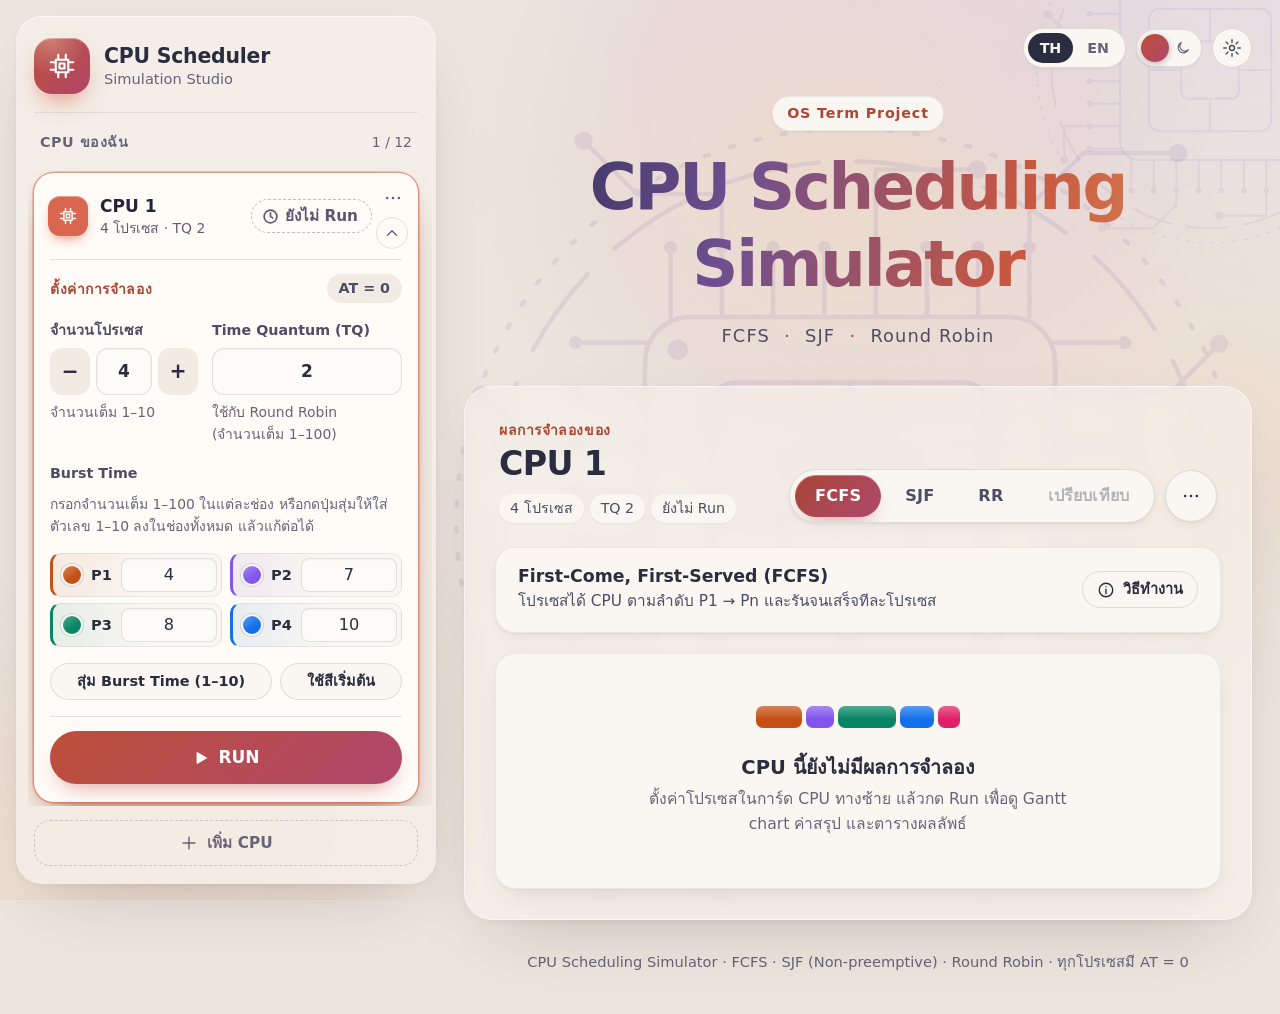
==== index.html @ dc5e9661 "Move CPU rename to top of details popup and trim footer text - CPU details popup: the name field and" ====
<!DOCTYPE html>
<html lang="th">
<head>
  <meta charset="UTF-8">
  <meta name="viewport" content="width=device-width, initial-scale=1">
  <title>CPU Scheduling Simulator</title>
  <link rel="stylesheet" href="css/style.css">
  <!-- โหลดใน head เพื่อใส่ธีมมืด/สว่างที่เคยเลือกไว้ก่อนหน้าเว็บแสดงผล (ไม่กะพริบ) -->
  <script src="js/theme.js"></script>
</head>
<body>
  <!-- ข้อความที่มี data-i18n จะถูกเปลี่ยนตามภาษาที่เลือก (ดู js/i18n.js)
       โครงหน้า (DECISIONS D-017):
         แถบซ้าย = รายการ CPU — กดการ์ด CPU แล้วการตั้งค่าการจำลองของ CPU นั้นกางลงมาแบบ dropdown
         ตรงกลาง = ผลการจำลองของ CPU ที่เลือกเท่านั้น
       ชั้นจากหลังไปหน้า: พื้นหลัง → แถบ CPU / พื้นผิวผลลัพธ์ → การ์ดเนื้อหา → popup -->

  <!-- ชั้นที่ 1: พื้นหลัง — ดวงอาทิตย์ไล่สีจาง ๆ + แสงส้ม ambient ที่ขยาย/หดสลับกัน + ภาพชิป CPU แบบเส้นจาง ๆ หมุนช้า ๆ ติดอยู่กับจอ
       ภาพชิปวาดครั้งเดียวเป็น <symbol> แล้วเรียกใช้ 2 ที่ด้วย <use> (ใหญ่กลางจอ / เล็กมุมขวาบน หมุนสวนทางกัน) -->
  <div class="page-backdrop" aria-hidden="true">
    <div class="backdrop-sun"></div>
    <!-- แสงส้มแบบไฟ ambient 2 ดวง ค่อย ๆ ขยาย/หดสลับกับดวงอาทิตย์ (CSS animation ล้วน) -->
    <div class="backdrop-ember is-left"></div>
    <div class="backdrop-ember is-right"></div>
    <svg class="backdrop-art-defs" width="0" height="0" focusable="false">
      <symbol id="cpu-art" viewBox="0 0 400 400">
        <g class="art-lines">
          <circle class="art-ring" cx="200" cy="200" r="192" stroke-dasharray="2 11"/>
          <circle class="art-ring-inner" cx="200" cy="200" r="176" stroke-dasharray="46 18"/>
          <path d="M112.5 100V70 M112.5 300V330 M100 112.5H70 M300 112.5H330 M137.5 100V70 M137.5 300V330 M100 137.5H70 M300 137.5H330 M162.5 100V70 M162.5 300V330 M100 162.5H70 M300 162.5H330 M187.5 100V70 M187.5 300V330 M100 187.5H70 M300 187.5H330 M212.5 100V70 M212.5 300V330 M100 212.5H70 M300 212.5H330 M237.5 100V70 M237.5 300V330 M100 237.5H70 M300 237.5H330 M262.5 100V70 M262.5 300V330 M100 262.5H70 M300 262.5H330 M287.5 100V70 M287.5 300V330 M100 287.5H70 M300 287.5H330"/>
          <path d="M137.5 66V40H96L70 14 M212.5 66V28H262 M287.5 66V46L314 20H360 M334 137.5H356L380 113 M334 237.5H372V286 M262.5 334V362H210 M162.5 334V350L136 376H80 M66 262.5H38V300 M66 162.5H44L20 138"/>
          <rect x="100" y="100" width="200" height="200" rx="22"/>
          <rect x="132" y="132" width="136" height="136" rx="12"/>
          <rect x="168" y="168" width="64" height="64" rx="8"/>
          <path d="M168 200H132 M232 200H268 M200 168V132 M200 232V268"/>
        </g>
        <g class="art-dots"><circle cx="112.5" cy="66" r="3.2"/><circle cx="112.5" cy="334" r="3.2"/><circle cx="66" cy="112.5" r="3.2"/><circle cx="334" cy="112.5" r="3.2"/><circle cx="137.5" cy="66" r="3.2"/><circle cx="137.5" cy="334" r="3.2"/><circle cx="66" cy="137.5" r="3.2"/><circle cx="334" cy="137.5" r="3.2"/><circle cx="162.5" cy="66" r="3.2"/><circle cx="162.5" cy="334" r="3.2"/><circle cx="66" cy="162.5" r="3.2"/><circle cx="334" cy="162.5" r="3.2"/><circle cx="187.5" cy="66" r="3.2"/><circle cx="187.5" cy="334" r="3.2"/><circle cx="66" cy="187.5" r="3.2"/><circle cx="334" cy="187.5" r="3.2"/><circle cx="212.5" cy="66" r="3.2"/><circle cx="212.5" cy="334" r="3.2"/><circle cx="66" cy="212.5" r="3.2"/><circle cx="334" cy="212.5" r="3.2"/><circle cx="237.5" cy="66" r="3.2"/><circle cx="237.5" cy="334" r="3.2"/><circle cx="66" cy="237.5" r="3.2"/><circle cx="334" cy="237.5" r="3.2"/><circle cx="262.5" cy="66" r="3.2"/><circle cx="262.5" cy="334" r="3.2"/><circle cx="66" cy="262.5" r="3.2"/><circle cx="334" cy="262.5" r="3.2"/><circle cx="287.5" cy="66" r="3.2"/><circle cx="287.5" cy="334" r="3.2"/><circle cx="66" cy="287.5" r="3.2"/><circle cx="334" cy="287.5" r="3.2"/><circle cx="70" cy="14" r="4.5"/><circle cx="262" cy="28" r="4.5"/><circle cx="360" cy="20" r="4.5"/><circle cx="380" cy="113" r="4.5"/><circle cx="372" cy="286" r="4.5"/><circle cx="210" cy="362" r="4.5"/><circle cx="80" cy="376" r="4.5"/><circle cx="38" cy="300" r="4.5"/><circle cx="20" cy="138" r="4.5"/><circle cx="116" cy="116" r="5"/></g>
      </symbol>
    </svg>
    <svg class="backdrop-cpu is-main" viewBox="0 0 400 400" focusable="false"><use href="#cpu-art"/></svg>
    <svg class="backdrop-cpu is-corner" viewBox="0 0 400 400" focusable="false"><use href="#cpu-art"/></svg>
  </div>

  <div class="app-shell">

    <!-- ===== แถบซ้าย: รายการ CPU (การ์ดลอยแบบ 3D) ===== -->
    <aside id="sidebar" class="sidebar" aria-labelledby="cpu-list-title">
      <div class="sidebar-brand">
        <!-- โลโก้ = ปุ่มซ่อน/แสดงแถบ CPU (กดแล้วหมุน) ui.js ใส่ aria-label / title ตามสถานะ -->
        <button type="button" id="sidebar-toggle" class="brand-mark" aria-controls="sidebar" aria-expanded="true">
          <svg class="icon" viewBox="0 0 24 24" aria-hidden="true"><path d="M7 7h10v10H7z M10 10h4v4h-4z M9 3v4 M15 3v4 M9 17v4 M15 17v4 M3 9h4 M3 15h4 M17 9h4 M17 15h4"/></svg>
        </button>
        <span class="brand-text">
          <strong>CPU Scheduler</strong>
          <small data-i18n="brandTagline">Simulation Studio</small>
        </span>
      </div>

      <div class="sidebar-section-head">
        <h2 id="cpu-list-title" data-i18n="cpuListTitle">CPU ของฉัน</h2>
        <span id="cpu-count" class="sidebar-count"></span>
      </div>

      <!-- ui.js สร้างการ์ดของ CPU แต่ละตัว และย้ายแผงตั้งค่า (#cpu-panel) ไปไว้ใต้การ์ดของ CPU ที่เลือก -->
      <ul id="cpu-list" class="cpu-list"></ul>

      <button type="button" id="add-cpu-button" class="add-cpu-button">
        <svg class="icon" viewBox="0 0 24 24" aria-hidden="true"><path d="M12 5v14 M5 12h14"/></svg>
        <span data-i18n="addCpu">เพิ่ม CPU</span>
      </button>
      <p id="cpu-limit-note" class="sidebar-note" hidden></p>

      <!-- ที่พักของแผงตั้งค่า ตอนที่ dropdown พับอยู่ (ซ่อนไว้ แต่ช่องกรอกยังอยู่ในหน้า ui.js จึงอ่านค่าได้เสมอ) -->
      <div id="panel-home" hidden>
        <!-- แผงตั้งค่าการจำลองของ CPU ที่เลือก มีชุดเดียวใช้ร่วมกันทุก CPU (สลับ CPU = ใส่ค่าของ CPU นั้นลงในฟอร์มนี้)
             เป็นฟอร์มเดียว กด Enter ในช่องใดก็ได้ = Run -->
        <div id="cpu-panel" class="cpu-panel">
          <form id="config-form" class="settings-form" novalidate aria-labelledby="panel-title">
            <div class="panel-head">
              <p id="panel-title" class="eyebrow" data-i18n="simulationSettings">ตั้งค่าการจำลอง</p>
              <span class="tag">AT = 0</span>
            </div>

            <div id="error-box" class="error-box" role="alert" hidden>
              <strong data-i18n="errorTitle">กรุณาแก้ไขข้อมูลต่อไปนี้</strong>
              <ul id="error-list"></ul>
            </div>

            <div class="panel-row">
              <div class="field">
                <label for="process-count" data-i18n="processCountLabel">จำนวนโปรเซส</label>
                <div class="number-stepper">
                  <button type="button" class="stepper-button" data-count-step="-1" aria-label="ลดจำนวนโปรเซส" data-i18n-aria-label="decreaseCount">−</button>
                  <input id="process-count" type="text" inputmode="numeric" autocomplete="off" value="4" aria-describedby="process-count-hint">
                  <button type="button" class="stepper-button" data-count-step="1" aria-label="เพิ่มจำนวนโปรเซส" data-i18n-aria-label="increaseCount">+</button>
                </div>
                <small id="process-count-hint" class="hint" data-i18n="processCountHint">จำนวนเต็ม 1–10</small>
              </div>

              <div id="quantum-field" class="field quantum-field">
                <label for="quantum" data-i18n="quantumLabel">Time Quantum (TQ)</label>
                <input id="quantum" type="text" inputmode="numeric" autocomplete="off" value="2" aria-describedby="quantum-hint">
                <small id="quantum-hint" class="hint" data-i18n="quantumHint">ใช้กับ Round Robin (จำนวนเต็ม 1–100)</small>
              </div>
            </div>

            <!-- ช่อง BT กรอกเองได้เสมอ ปุ่มสุ่มแค่ใส่ตัวเลขลงในช่องให้ (D-033) -->
            <p class="field-title" data-i18n="burstLegend">Burst Time</p>
            <p id="burst-note" class="hint mode-note"></p>

            <!-- ui.js สร้างการ์ดเล็กของแต่ละโปรเซส (แถบสี + ชื่อ + ช่อง BT) -->
            <div id="burst-grid" class="process-deck" role="group" aria-labelledby="panel-title"></div>

            <div class="toolbar-buttons">
              <button type="button" id="reroll-button" class="button ghost small" data-i18n="rerollButton">สุ่ม Burst Time (1–10)</button>
              <button type="button" id="reset-colors-button" class="button ghost small" data-i18n="resetColorsButton">ใช้สีเริ่มต้น</button>
            </div>

            <div class="run-strip">
              <button type="submit" id="run-button" class="button primary large" data-i18n-title="runButtonTitle" title="คำนวณ FCFS, SJF และ Round Robin พร้อมกัน">
                <svg class="icon" viewBox="0 0 24 24" aria-hidden="true"><path d="M7 5l12 7-12 7z"/></svg>
                <span data-i18n="runButton">RUN</span>
              </button>
            </div>
          </form>
        </div>
      </div>
    </aside>

    <div class="main">
      <!-- ส่วนหัว: ชื่อโปรแกรมกึ่งกลาง (gradient) + คำอธิบาย / ภาษา ธีม และตั้งค่ามุมขวาบน -->
      <header id="overview" class="hero">
        <div class="hero-controls">
          <div class="language-switch" role="group" aria-label="เลือกภาษา" data-i18n-aria-label="languageGroup">
            <button type="button" class="language-option" data-language="th" aria-pressed="true">TH</button>
            <button type="button" class="language-option" data-language="en" aria-pressed="false">EN</button>
          </div>
          <!-- สวิตช์แบบสไลด์: aria-checked="true" = โหมดมืด (theme.js ผูกทุกปุ่มที่มี class theme-switch) -->
          <button type="button" id="theme-switch" class="theme-switch" role="switch" aria-checked="false"
                  aria-label="โหมดมืด" data-i18n-aria-label="themeSwitch">
            <svg class="icon theme-switch-icon sun" viewBox="0 0 24 24" aria-hidden="true"><path d="M12 8a4 4 0 1 0 0 8a4 4 0 1 0 0-8 M12 2v2 M12 20v2 M2 12h2 M20 12h2 M5 5l1.5 1.5 M17.5 17.5L19 19 M5 19l1.5-1.5 M17.5 6.5L19 5"/></svg>
            <svg class="icon theme-switch-icon moon" viewBox="0 0 24 24" aria-hidden="true"><path d="M20 14.5A8 8 0 1 1 9.5 4a6.5 6.5 0 0 0 10.5 10.5z"/></svg>
            <span class="theme-switch-thumb" aria-hidden="true"></span>
          </button>
          <button type="button" id="settings-button" class="icon-button" aria-haspopup="dialog"
                  aria-label="ตั้งค่า" title="ตั้งค่า" data-i18n-aria-label="settingsButton" data-i18n-title="settingsButton">
            <svg class="icon" viewBox="0 0 24 24" aria-hidden="true"><path d="M12 9a3 3 0 1 0 0 6a3 3 0 1 0 0-6 M12 2v3 M12 19v3 M2 12h3 M19 12h3 M4.9 4.9l2.1 2.1 M17 17l2.1 2.1 M4.9 19.1L7 17 M17 7l2.1-2.1"/></svg>
          </button>
        </div>

        <p class="hero-badge" data-i18n="introBadge">OS Term Project</p>
        <h1 class="hero-title">CPU Scheduling <span class="gradient-text">Simulator</span></h1>
        <!-- คำอธิบายสั้นที่สุด: แค่ชื่ออัลกอริทึม (เหมือนกันทั้งสองภาษา) -->
        <p class="hero-subtitle">FCFS<span class="hero-dot" aria-hidden="true">·</span>SJF<span class="hero-dot" aria-hidden="true">·</span>Round Robin</p>
      </header>

      <!-- ===== ตรงกลาง: ผลการจำลองของ CPU ที่เลือก (สลับแท็บดูผลที่คำนวณไว้ทันที ไม่ต้อง Run ใหม่) ===== -->
      <main id="results-area" class="surface" aria-labelledby="cpu-name">
        <div class="results-head">
          <div class="cpu-heading">
            <p class="eyebrow" data-i18n="resultsOf">ผลการจำลองของ</p>
            <h2 id="cpu-name" class="cpu-name"></h2>
            <ul id="cpu-meta" class="cpu-meta" aria-live="polite"></ul>
          </div>
          <div class="results-actions">
            <div class="view-tabs" role="group" aria-label="เลือกอัลกอริทึมที่จะแสดงผล" data-i18n-aria-label="algorithmGroup">
              <button type="button" class="view-tab algorithm-option" data-algorithm="FCFS" aria-pressed="true">FCFS</button>
              <button type="button" class="view-tab algorithm-option" data-algorithm="SJF" aria-pressed="false">SJF</button>
              <button type="button" class="view-tab algorithm-option" data-algorithm="RR" aria-pressed="false">RR</button>
              <button type="button" id="compare-button" class="view-tab compare-tab" aria-pressed="false" disabled data-i18n="compareButton">เปรียบเทียบ</button>
            </div>
            <button type="button" id="cpu-details-button" class="icon-button" aria-haspopup="dialog"
                    aria-label="จัดการ CPU" title="จัดการ CPU" data-i18n-aria-label="manageCpu" data-i18n-title="manageCpu">
              <svg class="icon dots" viewBox="0 0 24 24" aria-hidden="true"><path d="M5 12h.01 M12 12h.01 M19 12h.01"/></svg>
            </button>
          </div>
        </div>

        <p id="stale-note" class="stale-note" data-i18n="staleNote" hidden>
          ข้อมูลถูกแก้ไขหลัง Run ครั้งล่าสุด ผลด้านล่างยังเป็นของชุดข้อมูลเดิม — กด Run อีกครั้งเพื่ออัปเดต
        </p>

        <!-- ui.js ใส่ชื่อเต็ม คำอธิบายสั้น และปุ่มเปิด popup "วิธีทำงาน" ของอัลกอริทึมที่เลือก -->
        <div id="algorithm-info" class="algorithm-info" aria-live="polite"></div>

        <div id="empty-state" class="card empty-state">
          <div class="empty-art" aria-hidden="true">
            <span></span><span></span><span></span><span></span><span></span>
          </div>
          <h4 data-i18n="emptyTitle">CPU นี้ยังไม่มีผลการจำลอง</h4>
          <p data-i18n="emptyText">ตั้งค่าโปรเซสในการ์ด CPU ทางซ้าย แล้วกด Run เพื่อดู Gantt chart ค่าสรุป และตารางผลลัพธ์</p>
        </div>

        <div id="results" class="results" aria-live="polite" hidden></div>
      </main>

      <footer class="site-footer">
        <span data-i18n="footer">CPU Scheduling Simulator · FCFS · SJF (Non-preemptive) · Round Robin · AT = 0</span>
      </footer>
    </div>
  </div>

  <!-- ===== ชั้นบนสุด: popup (ใช้ <dialog> ของ browser — กด Esc ปิดได้ และโฟกัสอยู่ใน popup ระหว่างเปิด) ===== -->

  <!-- รายละเอียด / จัดการ CPU (ui.js ใส่เนื้อหาตาม CPU ที่เปิด) -->
  <dialog id="cpu-dialog" class="modal" aria-labelledby="cpu-dialog-title"></dialog>

  <!-- วิธีทำงานของอัลกอริทึม (ui.js ใส่เนื้อหาและภาพประกอบ) -->
  <dialog id="algorithm-dialog" class="modal" aria-labelledby="algorithm-dialog-title"></dialog>

  <!-- ตั้งค่า -->
  <dialog id="settings-dialog" class="modal modal-small" aria-labelledby="settings-dialog-title">
    <div class="modal-panel">
    <div class="modal-head">
      <div>
        <p class="eyebrow" data-i18n="settingsEyebrow">การตั้งค่า</p>
        <h2 id="settings-dialog-title" class="modal-title" data-i18n="settingsTitle">ตั้งค่าโปรแกรม</h2>
      </div>
      <button type="button" class="icon-button modal-close" data-close-dialog aria-label="ปิด" data-i18n-aria-label="closeDialog">
        <svg class="icon" viewBox="0 0 24 24" aria-hidden="true"><path d="M6 6l12 12 M18 6L6 18"/></svg>
      </button>
    </div>

    <div class="settings-list">
      <div class="settings-row">
        <div>
          <strong data-i18n="settingsLanguage">ภาษา</strong>
          <p class="hint" data-i18n="settingsLanguageHint">ข้อความบนหน้าเว็บทั้งหมด</p>
        </div>
        <div class="language-switch" role="group" aria-label="เลือกภาษา" data-i18n-aria-label="languageGroup">
          <button type="button" class="language-option" data-language="th" aria-pressed="true">TH</button>
          <button type="button" class="language-option" data-language="en" aria-pressed="false">EN</button>
        </div>
      </div>

      <div class="settings-row">
        <div>
          <strong data-i18n="settingsTheme">โหมดมืด</strong>
          <p class="hint" data-i18n="settingsThemeHint">ถ้าไม่เคยเลือก จะใช้ตามการตั้งค่าของเครื่อง</p>
        </div>
        <button type="button" class="theme-switch" role="switch" aria-checked="false" aria-label="โหมดมืด" data-i18n-aria-label="themeSwitch">
          <svg class="icon theme-switch-icon sun" viewBox="0 0 24 24" aria-hidden="true"><path d="M12 8a4 4 0 1 0 0 8a4 4 0 1 0 0-8 M12 2v2 M12 20v2 M2 12h2 M20 12h2 M5 5l1.5 1.5 M17.5 17.5L19 19 M5 19l1.5-1.5 M17.5 6.5L19 5"/></svg>
          <svg class="icon theme-switch-icon moon" viewBox="0 0 24 24" aria-hidden="true"><path d="M20 14.5A8 8 0 1 1 9.5 4a6.5 6.5 0 0 0 10.5 10.5z"/></svg>
          <span class="theme-switch-thumb" aria-hidden="true"></span>
        </button>
      </div>

      <div class="settings-row danger-zone">
        <div>
          <strong data-i18n="settingsReset">ล้างข้อมูล CPU ที่บันทึกไว้</strong>
          <p class="hint" data-i18n="settingsResetHint">ลบ CPU ทุกตัวแล้วเริ่มใหม่ที่ CPU 1 (ภาษาและธีมไม่เปลี่ยน)</p>
        </div>
        <button type="button" id="reset-data-button" class="button ghost danger small" data-i18n="settingsResetButton">ล้างข้อมูล</button>
      </div>
      <!-- ยืนยันก่อนลบ เพราะย้อนกลับไม่ได้ -->
      <div id="reset-confirm" class="confirm-box" role="alert" hidden>
        <p data-i18n="settingsResetConfirm">ลบ CPU ทุกตัวและผลการจำลองทั้งหมดหรือไม่? ย้อนกลับไม่ได้</p>
        <div class="confirm-actions">
          <button type="button" id="reset-cancel-button" class="button ghost small" data-i18n="cancel">ยกเลิก</button>
          <button type="button" id="reset-confirm-button" class="button danger-solid small" data-i18n="confirmReset">ยืนยันล้างข้อมูล</button>
        </div>
      </div>
    </div>
    </div>
  </dialog>

  <!-- กล่องเลือกสี: มีอันเดียว อยู่นอกแถบซ้ายเพื่อไม่ให้ถูกตัดขอบของรายการที่เลื่อนได้
       ui.js วางไว้ใต้จุดสีของโปรเซสที่ถูกกด และขยับตามเมื่อแถบซ้ายเลื่อน (อยู่นอกฟอร์ม จึงไม่ทำให้ผลเป็น "ผลเก่า") -->
  <div id="color-popover" class="color-popover" role="dialog" aria-labelledby="color-popover-title" hidden>
    <strong id="color-popover-title" class="color-popover-title"></strong>
    <div class="color-popover-section" data-i18n="presetColors">สีตัวอย่าง</div>
    <div id="preset-colors" class="preset-colors"></div>
    <label class="custom-color">
      <input type="color" id="custom-color">
      <span data-i18n="customColor">กำหนดเอง (RGB)</span>
      <code id="custom-color-value"></code>
    </label>
  </div>

  <!-- กล่องคำอธิบายหัวตารางผลลัพธ์: กดที่ Process / AT / BT / ST / CT / TAT / WT แล้วบอกความหมาย สูตร และตัวอย่างแทนค่า
       มีอันเดียว ui.js ใส่เนื้อหาตามคอลัมน์ที่กด แล้ววางไว้ใต้หัวคอลัมน์นั้น -->
  <div id="column-help" class="column-help" role="dialog" aria-labelledby="column-help-title" hidden></div>

  <!-- กล่องรายละเอียดของแถบใน Gantt chart (แสดงเมื่อชี้เมาส์หรือกด Tab ไปที่แถบ) -->
  <div id="gantt-tooltip" class="gantt-tooltip" role="tooltip" hidden></div>

  <!-- ลำดับสำคัญ: profiles.js ใช้ Validation / ui.js ใช้ Scheduler, Validation, I18n, Profiles และฟังก์ชัน popup ใน modals.js
       ui.js ต้องอยู่ท้ายสุด เพราะเริ่มทำงาน (init) ทันทีที่โหลดเสร็จ -->
  <script src="js/scheduler.js"></script>
  <script src="js/validation.js"></script>
  <script src="js/i18n.js"></script>
  <script src="js/profiles.js"></script>
  <script src="js/modals.js"></script>
  <script src="js/ui.js"></script>
</body>
</html>
---- css/style.css ----
/* style.css — หน้าตาของโปรแกรม (Role B) — Minimal Luxury (DECISIONS D-016)
 *
 * แนวคิด: "นิ่ง แต่โดดเด่น" — สีน้อย พื้นผิวสวย ใช้ระยะห่างและเงานุ่มแยกชั้นของหน้าจอ
 * ชั้นจากหลังไปหน้า: 1) พื้นหลัง  2) แถบ CPU ด้านซ้าย / พื้นผิวผลลัพธ์ (.surface)  3) การ์ด  4) popup
 * แถบซ้าย = รายการ CPU ที่กดแล้วการตั้งค่ากางลงมาเป็น dropdown / ตรงกลาง = ผลลัพธ์อย่างเดียว (D-017)
 *
 * โครงไฟล์:
 *   1) Design tokens: ธีมสว่าง "Cream" และธีมมืด "Ink"
 *   2) พื้นฐาน (ตัวอักษร, ไอคอน, ปุ่ม, ช่องกรอก)
 *   3) พื้นหลัง และโครงหน้า (แถบ CPU + dropdown ตั้งค่า, ส่วนหัว, พื้นผิวผลลัพธ์)
 *   4) การ์ดเนื้อหา (โปรเซส, ผลลัพธ์, Gantt, ค่าสรุป, ตาราง, สูตร, เปรียบเทียบ)
 *   5) popup และกล่องลอย
 *   6) Animation, Responsive, การลดการเคลื่อนไหว
 *
 * ทุก component ใช้สีจากตัวแปร (--ชื่อ) เท่านั้น เปลี่ยนธีมได้โดยเปลี่ยนชุดตัวแปรชุดเดียว
 */

/* ---------- 1) Design tokens: ธีมสว่าง "Cream" (ค่าเริ่มต้น) ---------- */
:root {
  /* พื้นผิว เรียงจากชั้นล่างไปบน */
  --bg-base: #ece6de;                        /* พื้นหลังครีมอมเทา (D-030: ลดความจ้า) */
  --bg-surface: rgba(247, 243, 237, 0.62);   /* พื้นผิวหลักของแอป */
  --bg-card: #faf7f2;                        /* การ์ด (ขาวนวลอมครีม ไม่แสบตา) */
  --bg-inset: #f1ebe3;                       /* ช่องด้านในการ์ด (เบจอ่อน) */
  --surface-hover: #ebe2d7;
  --input-bg: #fdfbf7;
  --track-bg: #e9e0d5;

  /* แถบเมนูซ้าย: สีอ่อนแบบกระจกฝ้า กลืนกับพื้นครีม (D-031 — เดิมเป็นน้ำเงินเข้ม ตัดกับพื้นแรงเกินไป)
     ธีมมืดยังเป็นแถบเข้มเหมือนเดิม (ค่าในบล็อกธีมมืด) */
  --bg-sidebar: #f4efe8;
  --sidebar-surface: #f8f4ee;                /* การ์ด CPU ที่ไม่ได้เลือก: ขาวนวลลอยบนแถบ (หม่นกว่าตัวที่เลือกเล็กน้อย) */
  --sidebar-hover: #ece4da;
  --sidebar-border: rgba(42, 44, 63, 0.09);
  --sidebar-text: #2a2c3f;
  --sidebar-muted: #67637a;
  --sidebar-line: rgba(42, 44, 63, 0.2);     /* เส้นประปุ่ม "เพิ่ม CPU" */
  --sidebar-line-hover: rgba(42, 44, 63, 0.34);
  --sidebar-ghost: rgba(42, 44, 63, 0.03);   /* พื้นจาง ๆ ของปุ่มลูกศร */
  --sidebar-ghost-hover: rgba(42, 44, 63, 0.07);
  --sidebar-sheen: rgba(255, 255, 255, 0.7); /* เส้นแสงขอบบนของแถบและการ์ด */
  --sidebar-card-shadow: 0 1px 2px rgba(60, 44, 40, 0.06), 0 10px 20px -14px rgba(60, 44, 40, 0.28);
  --sidebar-card-shadow-hover: 0 2px 4px rgba(60, 44, 40, 0.08), 0 18px 30px -16px rgba(60, 44, 40, 0.34);
  --sidebar-active-shadow: 0 2px 6px rgba(60, 44, 40, 0.08), 0 22px 40px -18px rgba(60, 44, 40, 0.32);
  --cpu-active-bg: #fffcf8;                  /* CPU ที่เลือก = การ์ดสีขาวนวลลอยเด่นที่สุดในแถบ */
  --cpu-active-ring: 1.5px;                  /* + เส้นขอบสีประจำ CPU (การ์ดทุกใบสีอ่อนเหมือนกัน ต้องมีขอบช่วยแยก) */
  --cpu-active-text: #22253a;
  --cpu-active-muted: #625e72;

  /* ป้ายสถานะบนการ์ด CPU (D-034) ตัวอักษรบนพื้นสีจางของตัวเอง contrast ≥ 5:1 บนการ์ดทั้งสองแบบ */
  --status-done-text: #1b6b45;
  --status-done-tint: #2f9e68;
  --status-stale-text: #835410;
  --status-stale-tint: #d49628;
  --status-idle-text: #5c5870;
  --status-idle-line: rgba(42, 44, 63, 0.3);

  /* ตัวอักษร (น้ำเงินหมึก ไม่ใช่ดำสนิท) */
  --text-primary: #2a2c3f;
  --text-secondary: #4d4e66;
  --text-muted: #67637a;

  --border-soft: rgba(34, 37, 58, 0.07);
  --border: rgba(34, 37, 58, 0.13);
  --border-strong: rgba(34, 37, 58, 0.22);

  /* สีเน้น: คอรัล (หลัก) / ลาเวนเดอร์หม่น / ทองแชมเปญ / ชมพูหม่น */
  --accent: #d9664f;
  --accent-text: #ad4733;                    /* คอรัลเข้มพอให้อ่านบนพื้นอ่อน */
  --accent-soft: #fbe5dc;
  --accent-lavender: #8278c4;
  --accent-gold: #bf9454;
  --accent-rose: #c96a82;
  --button-from: #bd4f39;                    /* ปุ่มหลักใช้ตัวอักษรขาว จึงต้องเข้มพอ (contrast ≥ 4.5:1) */
  --button-to: #b0476b;
  --focus-color: #c9573f;

  --color-success: #266f4f;
  --color-warning: #8f610b;
  --color-error: #b3364d;
  --success-soft: #e2f1e9;
  --warning-soft: #fbefd8;
  --error-soft: #fbe4e7;
  --badge-text: #ffffff;


  /* สีประจำ CPU ในแถบซ้าย วนตามลำดับ */
  --cpu-accent-0: #d9664f;
  --cpu-accent-1: #8278c4;
  --cpu-accent-2: #bf9454;
  --cpu-accent-3: #c96a82;

  /* เงานุ่ม 4 ระดับ ยิ่งลอยสูง เงายิ่งกว้างและจาง */
  --shadow-xs: 0 1px 2px rgba(48, 36, 44, 0.06);
  --shadow-sm: 0 1px 2px rgba(48, 36, 44, 0.05), 0 4px 12px -4px rgba(48, 36, 44, 0.1);
  --shadow-md: 0 1px 2px rgba(48, 36, 44, 0.04), 0 12px 30px -14px rgba(72, 44, 52, 0.2);
  --shadow-lg: 0 2px 6px rgba(48, 36, 44, 0.04), 0 30px 70px -30px rgba(72, 44, 52, 0.26);
  --shadow-popup: 0 4px 10px rgba(30, 24, 40, 0.06), 0 40px 90px -24px rgba(30, 24, 40, 0.45);
  --shadow-button: 0 10px 22px -10px rgba(185, 72, 72, 0.6);

  /* พื้นหลัง */
  --glow-1: rgba(214, 198, 238, 0.36);       /* ลาเวนเดอร์จาง มุมขวาบน */
  --glow-2: rgba(240, 205, 184, 0.4);        /* พีชจาง มุมซ้ายล่าง */
  --sun-from: rgba(240, 196, 166, 0.8);
  --sun-to: rgba(226, 168, 178, 0.38);
  --sun-opacity: 0.42;
  --ember: rgba(236, 168, 128, 0.4);          /* แสงส้ม ambient ที่ขยาย/หดในพื้นหลัง */
  --art-color: #7a5fa8;                      /* เส้นภาพชิป CPU พื้นหลัง (จางด้วย --art-opacity) */
  --art-opacity: 0.12;
  --panel-sidebar: rgba(246, 242, 236, 0.72); /* แถบซ้ายสีอ่อนโปร่ง 28% + เบลอ (D-031) */
  --figure-from: #fdf1ea;                    /* พื้นภาพประกอบใน popup */
  --figure-to: #f1ecf8;
  --title-gradient: linear-gradient(100deg, #262a4f 0%, #6e4f8f 34%, #c9573f 70%, #d9965a 100%);

  color-scheme: light;
}

/* ธีมมืด "Ink" ใช้ได้ 2 ทาง:
   1) ผู้ใช้ไม่ได้กดปุ่มสลับ และเครื่องตั้งเป็นโหมดมืด (@media)
   2) ผู้ใช้กดปุ่มสลับเป็นโหมดมืด (theme.js ใส่ data-theme="dark" ที่ <html>)
   CSS รวมสองกรณีไว้ใน selector เดียวไม่ได้ จึงต้องเขียนชุดสีซ้ำสองที่ ถ้าแก้สีให้แก้ทั้งสองที่ */
@media (prefers-color-scheme: dark) {
  :root:not([data-theme="light"]) {
    --bg-base: #121320;
    --bg-surface: rgba(25, 27, 41, 0.62);
    --bg-card: #1d1f2f;
    --bg-inset: #171928;
    --surface-hover: #262941;
    --input-bg: #141626;
    --track-bg: #2a2d44;

    --bg-sidebar: #0d0e18;
    --sidebar-surface: #1b1d2d;
    --sidebar-hover: #24273b;
    --sidebar-border: rgba(255, 255, 255, 0.07);
    --sidebar-text: #f1ecf2;
    --sidebar-muted: #a19db5;
    --sidebar-line: rgba(255, 255, 255, 0.2);
    --sidebar-line-hover: rgba(255, 255, 255, 0.35);
    --sidebar-ghost: rgba(255, 255, 255, 0.04);
    --sidebar-ghost-hover: rgba(255, 255, 255, 0.1);
    --sidebar-sheen: rgba(255, 255, 255, 0.07);
    --sidebar-card-shadow: 0 1px 2px rgba(0, 0, 0, 0.3), 0 10px 20px -14px rgba(0, 0, 0, 0.7);
    --sidebar-card-shadow-hover: 0 2px 4px rgba(0, 0, 0, 0.3), 0 18px 30px -16px rgba(0, 0, 0, 0.8);
    --sidebar-active-shadow: 0 2px 6px rgba(0, 0, 0, 0.18), 0 22px 40px -18px rgba(0, 0, 0, 0.75);
    --cpu-active-bg: #2d3049;
    --cpu-active-ring: 0px;
    --cpu-active-text: #f6f1ec;
    --cpu-active-muted: #c4bfd3;

    --status-done-text: #86e3b6;
    --status-done-tint: #5fc898;
    --status-stale-text: #f1c97f;
    --status-stale-tint: #e3b25e;
    --status-idle-text: #b3aec6;
    --status-idle-line: rgba(255, 255, 255, 0.24);

    --text-primary: #f2ede7;
    --text-secondary: #c4bfce;
    --text-muted: #a09bae;

    --border-soft: rgba(255, 255, 255, 0.06);
    --border: rgba(255, 255, 255, 0.11);
    --border-strong: rgba(255, 255, 255, 0.2);

    --accent: #ee8a73;
    --accent-text: #f29d88;
    --accent-soft: rgba(238, 138, 115, 0.14);
    --accent-lavender: #a99ee6;
    --accent-gold: #d8b47a;
    --accent-rose: #e392a8;
    --button-from: #cf6249;
    --button-to: #b1507a;
    --focus-color: #f29d88;

    --color-success: #66d3a0;
    --color-warning: #e9bc62;
    --color-error: #f1869b;
    --success-soft: rgba(102, 211, 160, 0.12);
    --warning-soft: rgba(233, 188, 98, 0.11);
    --error-soft: rgba(241, 134, 155, 0.13);
    --badge-text: #0f2a1d;


    --cpu-accent-0: #e07a62;
    --cpu-accent-1: #8f85d6;
    --cpu-accent-2: #c9a066;
    --cpu-accent-3: #d27d95;

    --shadow-xs: 0 1px 2px rgba(0, 0, 0, 0.3);
    --shadow-sm: 0 1px 2px rgba(0, 0, 0, 0.3), 0 6px 14px -6px rgba(0, 0, 0, 0.45);
    --shadow-md: 0 1px 2px rgba(0, 0, 0, 0.3), 0 16px 34px -16px rgba(0, 0, 0, 0.65);
    --shadow-lg: 0 2px 6px rgba(0, 0, 0, 0.3), 0 34px 80px -30px rgba(0, 0, 0, 0.8);
    --shadow-popup: 0 4px 12px rgba(0, 0, 0, 0.35), 0 44px 100px -24px rgba(0, 0, 0, 0.85);
    --shadow-button: 0 10px 24px -10px rgba(207, 98, 73, 0.6);

    --glow-1: rgba(110, 92, 170, 0.28);
    --glow-2: rgba(170, 90, 90, 0.2);
    --sun-from: rgba(228, 143, 120, 0.75);
    --sun-to: rgba(150, 82, 130, 0.35);
    --sun-opacity: 0.32;
    --ember: rgba(236, 122, 78, 0.45);
    --art-color: #b7a2ff;
    --art-opacity: 0.11;
    --panel-sidebar: rgba(13, 14, 24, 0.72);
    --figure-from: #262236;
    --figure-to: #1e2236;
    --title-gradient: linear-gradient(100deg, #f4ebe3 0%, #c9b8ec 34%, #ee8a73 70%, #f0c48a 100%);

    color-scheme: dark;
  }
}

:root[data-theme="dark"] {
  --bg-base: #121320;
  --bg-surface: rgba(25, 27, 41, 0.62);
  --bg-card: #1d1f2f;
  --bg-inset: #171928;
  --surface-hover: #262941;
  --input-bg: #141626;
  --track-bg: #2a2d44;

  --bg-sidebar: #0d0e18;
  --sidebar-surface: #1b1d2d;
  --sidebar-hover: #24273b;
  --sidebar-border: rgba(255, 255, 255, 0.07);
  --sidebar-text: #f1ecf2;
  --sidebar-muted: #a19db5;
  --sidebar-line: rgba(255, 255, 255, 0.2);
  --sidebar-line-hover: rgba(255, 255, 255, 0.35);
  --sidebar-ghost: rgba(255, 255, 255, 0.04);
  --sidebar-ghost-hover: rgba(255, 255, 255, 0.1);
  --sidebar-sheen: rgba(255, 255, 255, 0.07);
  --sidebar-card-shadow: 0 1px 2px rgba(0, 0, 0, 0.3), 0 10px 20px -14px rgba(0, 0, 0, 0.7);
  --sidebar-card-shadow-hover: 0 2px 4px rgba(0, 0, 0, 0.3), 0 18px 30px -16px rgba(0, 0, 0, 0.8);
  --sidebar-active-shadow: 0 2px 6px rgba(0, 0, 0, 0.18), 0 22px 40px -18px rgba(0, 0, 0, 0.75);
  --cpu-active-bg: #2d3049;
  --cpu-active-ring: 0px;
  --cpu-active-text: #f6f1ec;
  --cpu-active-muted: #c4bfd3;

  --status-done-text: #86e3b6;
  --status-done-tint: #5fc898;
  --status-stale-text: #f1c97f;
  --status-stale-tint: #e3b25e;
  --status-idle-text: #b3aec6;
  --status-idle-line: rgba(255, 255, 255, 0.24);

  --text-primary: #f2ede7;
  --text-secondary: #c4bfce;
  --text-muted: #a09bae;

  --border-soft: rgba(255, 255, 255, 0.06);
  --border: rgba(255, 255, 255, 0.11);
  --border-strong: rgba(255, 255, 255, 0.2);

  --accent: #ee8a73;
  --accent-text: #f29d88;
  --accent-soft: rgba(238, 138, 115, 0.14);
  --accent-lavender: #a99ee6;
  --accent-gold: #d8b47a;
  --accent-rose: #e392a8;
  --button-from: #cf6249;
  --button-to: #b1507a;
  --focus-color: #f29d88;

  --color-success: #66d3a0;
  --color-warning: #e9bc62;
  --color-error: #f1869b;
  --success-soft: rgba(102, 211, 160, 0.12);
  --warning-soft: rgba(233, 188, 98, 0.11);
  --error-soft: rgba(241, 134, 155, 0.13);
  --badge-text: #0f2a1d;


  --cpu-accent-0: #e07a62;
  --cpu-accent-1: #8f85d6;
  --cpu-accent-2: #c9a066;
  --cpu-accent-3: #d27d95;

  --shadow-xs: 0 1px 2px rgba(0, 0, 0, 0.3);
  --shadow-sm: 0 1px 2px rgba(0, 0, 0, 0.3), 0 6px 14px -6px rgba(0, 0, 0, 0.45);
  --shadow-md: 0 1px 2px rgba(0, 0, 0, 0.3), 0 16px 34px -16px rgba(0, 0, 0, 0.65);
  --shadow-lg: 0 2px 6px rgba(0, 0, 0, 0.3), 0 34px 80px -30px rgba(0, 0, 0, 0.8);
  --shadow-popup: 0 4px 12px rgba(0, 0, 0, 0.35), 0 44px 100px -24px rgba(0, 0, 0, 0.85);
  --shadow-button: 0 10px 24px -10px rgba(207, 98, 73, 0.6);

  --glow-1: rgba(110, 92, 170, 0.28);
  --glow-2: rgba(170, 90, 90, 0.2);
  --sun-from: rgba(228, 143, 120, 0.75);
  --sun-to: rgba(150, 82, 130, 0.35);
  --sun-opacity: 0.32;
  --ember: rgba(236, 122, 78, 0.45);
  --art-color: #b7a2ff;
  --art-opacity: 0.11;
  --panel-sidebar: rgba(13, 14, 24, 0.72);
  --figure-from: #262236;
  --figure-to: #1e2236;
  --title-gradient: linear-gradient(100deg, #f4ebe3 0%, #c9b8ec 34%, #ee8a73 70%, #f0c48a 100%);

  color-scheme: dark;
}

/* ---------- 2) พื้นฐาน ---------- */

/* ฟอนต์ในเครื่อง Windows ไม่โหลดจากเน็ต (D-013): Segoe UI Variable ดูสะอาดแบบ editorial, Leelawadee UI แสดงภาษาไทย */
:root {
  --font-body: "Segoe UI Variable Text", "Segoe UI", "Leelawadee UI", Tahoma, system-ui, sans-serif;
  --font-display: "Segoe UI Variable Display", "Segoe UI", "Leelawadee UI", Tahoma, system-ui, sans-serif;
  --font-mono: "Cascadia Mono", Consolas, "Leelawadee UI", ui-monospace, monospace;  /* ใช้กับสูตรเท่านั้น */
  --radius-xl: 28px;
  --radius-lg: 20px;
  --radius-md: 14px;
  --radius-sm: 10px;
  --sidebar-width: 420px;
  --sidebar-rail: 92px; /* แถบซ้ายตอนซ่อน: โลโก้ 56px + ขอบซ้ายขวา */
  --ease: cubic-bezier(0.2, 0.8, 0.2, 1);
}

* {
  box-sizing: border-box;
}

/* ให้แอตทริบิวต์ hidden ชนะ display ที่กำหนดใน class เสมอ */
[hidden] {
  display: none !important;
}

/* ขนาดตัวอักษรฐาน 17px (106.25% ของค่าเริ่มต้น 16px ของ browser) — ทุกขนาดในไฟล์นี้เป็น rem จึงใหญ่ขึ้นตามกันทั้งหน้า
   ใช้ % แทน px เพื่อให้ยังขยายตามที่ผู้ใช้ตั้งขนาดตัวอักษรใน browser ได้ */
html {
  font-size: 106.25%;
}

body {
  margin: 0;
  min-height: 100vh;
  color: var(--text-primary);
  background-color: var(--bg-base);
  font-family: var(--font-body);
  font-size: 1rem;
  line-height: 1.6;
  -webkit-font-smoothing: antialiased;
  transition: background-color 0.3s ease, color 0.3s ease;
}

h1, h2, h3, h4, h5 {
  line-height: 1.25;
}

code {
  font-family: var(--font-mono);
}

/* กรอบโฟกัสชัดเจนสำหรับผู้ใช้คีย์บอร์ดทุกปุ่ม/ช่อง (เห็นเฉพาะตอนกด Tab ไม่ขึ้นตอนคลิกเมาส์) */
:focus-visible {
  outline: 2px solid var(--focus-color);
  outline-offset: 2px;
}

/* ซ่อนจากตา แต่โปรแกรมอ่านหน้าจอยังอ่านได้ */
.visually-hidden {
  position: absolute;
  width: 1px;
  height: 1px;
  margin: -1px;
  padding: 0;
  overflow: hidden;
  clip: rect(0 0 0 0);
  white-space: nowrap;
  border: 0;
}

/* ไอคอนเส้น 24×24 สีตามตัวอักษร */
.icon {
  width: 20px;
  height: 20px;
  flex: none;
  fill: none;
  stroke: currentColor;
  stroke-width: 1.8;
  stroke-linecap: round;
  stroke-linejoin: round;
}

/* ไอคอนจุด 3 จุด (⋯) ต้องใช้เส้นหนาจุดจึงจะมองเห็น */
.icon.dots,
.cpu-more .icon {
  stroke-width: 3;
}

.gradient-text {
  background: var(--title-gradient);
  -webkit-background-clip: text;
  background-clip: text;
  color: transparent;
}

.eyebrow {
  margin: 0 0 4px;
  font-size: 0.82rem;
  font-weight: 600;
  letter-spacing: 0.04em;
  color: var(--accent-text);
}

.hint {
  display: block;
  margin: 6px 0 0;
  font-size: 0.86rem;
  color: var(--text-muted);
}

.tag {
  padding: 3px 12px;
  border-radius: 999px;
  background: var(--bg-inset);
  font-size: 0.84rem;
  font-weight: 600;
  color: var(--text-secondary);
  white-space: nowrap;
}

/* ---------- ปุ่ม ---------- */

.button {
  display: inline-flex;
  align-items: center;
  justify-content: center;
  gap: 8px;
  min-height: 44px;
  padding: 10px 20px;
  border: 1px solid transparent;
  border-radius: 999px;
  font: inherit;
  font-size: 0.92rem;
  font-weight: 600;
  cursor: pointer;
  transition: transform 0.2s var(--ease), box-shadow 0.2s ease, background-color 0.2s ease,
    border-color 0.2s ease, color 0.2s ease, filter 0.2s ease;
}

.button .icon {
  width: 18px;
  height: 18px;
}

.button.primary {
  color: #ffffff;
  background: linear-gradient(135deg, var(--button-from), var(--button-to));
  box-shadow: var(--shadow-button);
}

.button.primary .icon {
  fill: currentColor;
}

.button.primary:hover:not(:disabled) {
  transform: translateY(-1px);
  filter: brightness(1.05);
}

.button.primary:active:not(:disabled) {
  transform: translateY(0);
}

.button.large {
  min-height: 52px;
  padding: 12px 28px;
  font-size: 1rem;
}

.button.ghost {
  color: var(--text-primary);
  background: var(--bg-card);
  border-color: var(--border);
}

.button.ghost:hover:not(:disabled) {
  background: var(--surface-hover);
  border-color: var(--border-strong);
}

.button.small {
  min-height: 36px;
  padding: 6px 14px;
  font-size: 0.85rem;
}

.button.danger {
  color: var(--color-error);
}

.button.danger:hover:not(:disabled) {
  background: var(--error-soft);
  border-color: var(--color-error);
}

.button.danger-solid {
  color: #ffffff;
  background: var(--color-error);
}

:root[data-theme="dark"] .button.danger-solid {
  color: #2a0d14;
}

@media (prefers-color-scheme: dark) {
  :root:not([data-theme="light"]) .button.danger-solid {
    color: #2a0d14;
  }
}

/* ปุ่มที่กดไม่ได้ต้องดูต่างจากปุ่มปกติชัดเจน */
.button:disabled {
  opacity: 0.45;
  cursor: not-allowed;
  box-shadow: none;
}

/* ข้อมูลถูกแก้หลัง Run: วงแหวนสีทองรอบปุ่ม Run กะพริบเบา ๆ 2 ครั้ง แล้วค้างไว้ */
.button.primary.needs-run {
  box-shadow: 0 0 0 3px var(--bg-card), 0 0 0 5px var(--accent-gold), var(--shadow-button);
  animation: attention 1.4s ease-in-out 2;
}

/* ปุ่มกลมที่มีแต่ไอคอน */
.icon-button {
  display: inline-grid;
  place-items: center;
  width: 40px;
  height: 40px;
  padding: 0;
  border: 1px solid var(--border);
  border-radius: 999px;
  background: var(--bg-card);
  color: var(--text-secondary);
  cursor: pointer;
  transition: background-color 0.2s ease, color 0.2s ease, border-color 0.2s ease;
}

.icon-button:hover {
  background: var(--surface-hover);
  color: var(--text-primary);
}

/* ---------- ช่องกรอก ---------- */

input[type="text"],
select {
  min-height: 44px;
  padding: 9px 14px;
  color: var(--text-primary);
  background: var(--input-bg);
  border: 1px solid var(--border);
  border-radius: 12px;
  font: inherit;
  font-variant-numeric: tabular-nums;
  box-shadow: inset 0 1px 2px rgba(34, 37, 58, 0.04);
  transition: border-color 0.2s ease, box-shadow 0.2s ease, background-color 0.3s ease;
}

input[type="text"]:hover,
select:hover {
  border-color: var(--border-strong);
}

input[type="text"]:focus,
select:focus-visible {
  outline: none;
  border-color: var(--focus-color);
  box-shadow: 0 0 0 4px var(--accent-soft);
}

input.invalid {
  border-color: var(--color-error);
  background: var(--error-soft);
}

input[type="radio"],
input[type="checkbox"] {
  accent-color: var(--accent);
}

.field {
  min-width: 0;
  margin: 0;
  padding: 0;
  border: 0;
}

.field > label,
.field > legend {
  display: block;
  margin-bottom: 8px;
  padding: 0;
  font-size: 0.86rem;
  font-weight: 600;
  color: var(--text-secondary);
}

.number-stepper {
  display: grid;
  grid-template-columns: 44px 68px 44px;
  gap: 6px;
}

.number-stepper input {
  width: 100%;
  text-align: center;
  font-weight: 600;
}

.stepper-button {
  min-height: 44px;
  border: 0;
  border-radius: 12px;
  background: var(--bg-inset);
  color: var(--text-primary);
  font: inherit;
  font-size: 1.2rem;
  font-weight: 600;
  cursor: pointer;
  transition: background-color 0.2s ease;
}

.stepper-button:hover:not(:disabled) {
  background: var(--surface-hover);
}

.stepper-button:disabled {
  opacity: 0.4;
  cursor: not-allowed;
}

/* ---------- 3) พื้นหลัง ---------- */

/* แสงไล่สีจาง ๆ + ดวงอาทิตย์นุ่ม ๆ ติดอยู่กับจอ — แค่เสริมบรรยากาศ ไม่แย่งความเด่นจากการ์ด */
.page-backdrop {
  position: fixed;
  inset: 0;
  z-index: -1;
  overflow: hidden;
  pointer-events: none;
  background:
    radial-gradient(1100px 700px at 92% -12%, var(--glow-1), transparent 62%),
    radial-gradient(900px 640px at -6% 108%, var(--glow-2), transparent 62%);
}

.backdrop-sun {
  position: absolute;
  top: 170px;
  left: calc(50% + var(--main-shift));
  transition: left 0.45s var(--ease);
  width: min(70vw, 760px);
  aspect-ratio: 1;
  border-radius: 50%;
  background: radial-gradient(circle, var(--sun-from) 0%, var(--sun-to) 42%, transparent 70%);
  opacity: var(--sun-opacity);
  transform: translate(-50%, -50%);
  animation: sun-breathe 11s ease-in-out infinite;
}

/* แสงส้ม ambient: วงแสงนุ่ม ๆ 2 ดวง (ซ้ายล่าง / ขวากลาง) ขยาย-หดและสว่าง-จางช้า ๆ
   ดวงขวาเริ่มช้ากว่าครึ่งรอบ จึงสลับกันขยาย — ดวงหนึ่งสว่าง อีกดวงจาง แบบไฟ ambient
   ปิดเองเมื่อเครื่องตั้ง "ลดการเคลื่อนไหว" (กฎท้ายไฟล์) */
.backdrop-ember {
  position: absolute;
  width: 620px;
  height: 620px;
  margin: -310px 0 0 -310px;
  border-radius: 50%;
  background: radial-gradient(circle, var(--ember) 0%, transparent 65%);
  opacity: 0.35;
  animation: ember-pulse 14s ease-in-out infinite;
}

/* ดวงซ้ายอยู่ใกล้แถบ CPU และไม่มีอะไรบัง จึงดูสว่างกว่าดวงขวา — ลดความสว่างสูงสุดเหลือราวครึ่งหนึ่ง */
.backdrop-ember.is-left {
  --ember-low: 0.18;
  --ember-peak: 0.5;
  top: 82vh;
  left: calc(var(--sidebar-current) * 0.55);
  transition: left 0.45s var(--ease);
}

.backdrop-ember.is-right {
  top: 48vh;
  left: 96vw;
  animation-delay: -7s;
}

@keyframes sun-breathe {
  0%,
  100% {
    opacity: var(--sun-opacity);
    transform: translate(-50%, -50%) scale(1);
  }
  50% {
    opacity: calc(var(--sun-opacity) * 1.3);
    transform: translate(-50%, -51%) scale(1.12);
  }
}

/* --ember-low / --ember-peak = ความสว่างต่ำสุด/สูงสุดของแต่ละดวง (ค่าเริ่มต้น 0.35 / 1) */
@keyframes ember-pulse {
  0%,
  100% {
    opacity: var(--ember-low, 0.35);
    transform: scale(0.85) translate(0, 0);
  }
  50% {
    opacity: var(--ember-peak, 1);
    transform: scale(1.2) translate(2%, -3%);
  }
}

/* ภาพชิป CPU แบบเส้น จาง ๆ หมุนช้ามาก (ไม่แย่งสายตาจากผลลัพธ์) — ปิดเองเมื่อเครื่องตั้ง "ลดการเคลื่อนไหว" */
.backdrop-art-defs {
  position: absolute;
  width: 0;
  height: 0;
  overflow: hidden;
}

.backdrop-cpu {
  position: absolute;
  color: var(--art-color);
  opacity: var(--art-opacity);
  overflow: visible;
}

/* ตัวใหญ่: อยู่ใต้ดวงอาทิตย์ กลางพื้นที่ผลลัพธ์ หมุนตามเข็มรอบละ 3 นาที */
.backdrop-cpu.is-main {
  top: 58vh;
  left: calc(50% + var(--main-shift));
  width: min(74vw, 820px);
  height: min(74vw, 820px);
  margin: calc(min(74vw, 820px) / -2) 0 0 calc(min(74vw, 820px) / -2);
  animation: art-spin 180s linear infinite;
  transition: left 0.45s var(--ease);
}

/* ตัวเล็ก: มุมขวาบน หมุนทวนเข็ม เร็วกว่าเล็กน้อย */
.backdrop-cpu.is-corner {
  top: -110px;
  right: -110px;
  width: 360px;
  height: 360px;
  opacity: calc(var(--art-opacity) * 0.8);
  animation: art-spin 120s linear infinite reverse;
}

.art-lines {
  fill: none;
  stroke: currentColor;
  stroke-width: 2.2;
  stroke-linecap: round;
  stroke-linejoin: round;
}

.art-dots {
  fill: currentColor;
}

/* วงแหวนเส้นประด้านในหมุนสวนทางกับตัวชิป ให้ภาพดูมีชีวิต */
.art-ring-inner {
  transform-box: view-box;
  transform-origin: 200px 200px;
  animation: art-spin 40s linear infinite reverse;
}

@keyframes art-spin {
  to {
    transform: rotate(360deg);
  }
}

/* ---------- โครงหน้า ---------- */

/* --sidebar-current = ความกว้างแถบซ้ายตอนนี้ (ซ่อนแล้วเหลือแถบแคบ --sidebar-rail) ใช้เป็นความกว้างคอลัมน์
   --shell-pad-right = ขอบขวาของหน้า / --main-shift = ระยะที่กลางพื้นที่ผลลัพธ์อยู่ขวาของกลางจอ (ใช้วางดวงอาทิตย์และภาพชิป) */
body {
  --sidebar-current: var(--sidebar-width);
  --shell-pad-right: 28px;
  --main-shift: calc(var(--sidebar-current) / 2);
}

/* ซ่อนแถบ: ขวาเว้นที่เท่ากับซ้าย (ขอบ 16px + ช่องโลโก้ + ช่องห่าง 28px) พื้นที่ผลลัพธ์จึงอยู่กลางจอพอดี (D-035)
   ถ้าเว้นขวาแค่ 28px เหมือนตอนแสดงแถบ ฝั่งซ้ายจะกว้างกว่าฝั่งขวาราว 108px */
body.sidebar-collapsed {
  --sidebar-current: var(--sidebar-rail);
  --shell-pad-right: calc(16px + var(--sidebar-rail) + 28px);
  --main-shift: 0px;
}

.app-shell {
  display: grid;
  grid-template-columns: var(--sidebar-current) minmax(0, 1fr);
  transition: grid-template-columns 0.45s var(--ease), padding-right 0.45s var(--ease);
  gap: 28px;
  min-height: 100vh;
  padding: 16px var(--shell-pad-right) 16px 16px;
}

/* ---------- แถบซ้าย: รายการ CPU (ลอยแยกจากเนื้อหา มุมโค้ง พื้นเข้ม) ----------
   ค้างอยู่กับที่สูงเต็มจอ เลื่อนหน้าผลลัพธ์แล้วแถบนี้ไม่เลื่อนตาม ส่วนรายการ CPU เลื่อนขึ้นลงได้ในแถบเอง (D-024) */

.sidebar {
  position: sticky;
  top: 16px;
  z-index: 30;
  display: flex;
  flex-direction: column;
  gap: 14px;
  height: calc(100vh - 32px);
  padding: 22px 18px 18px;
  overflow: hidden;
  border-radius: 26px;
  /* โปร่งนิดหน่อยให้เห็นพื้นหลัง + เบลอสิ่งที่อยู่ข้างหลัง ตัวอักษรจึงยังอ่านง่าย */
  background: var(--panel-sidebar);
  -webkit-backdrop-filter: blur(8px) saturate(1.2);
  backdrop-filter: blur(8px) saturate(1.2);
  color: var(--sidebar-text);
  box-shadow: var(--shadow-lg), inset 0 1px 0 var(--sidebar-sheen);
  /* ซ่อน/แสดงแถบ: ความกว้างมาจากคอลัมน์ของ .app-shell ส่วนความสูงและขอบใน หดตามตรงนี้ */
  transition: height 0.45s var(--ease), padding 0.45s var(--ease);
}

.sidebar-brand {
  display: flex;
  align-items: center;
  gap: 14px;
  padding: 0 0 18px;
  border-bottom: 1px solid var(--sidebar-border);
  transition: border-color 0.3s ease, padding 0.45s var(--ease);
}

/* โลโก้ = ปุ่มซ่อน/แสดงแถบ CPU: ใหญ่ ไล่สี มีแสงเรือง ชี้เมาส์แล้วยกขึ้นเล็กน้อย */
.brand-mark {
  display: grid;
  flex: none;
  place-items: center;
  width: 56px;
  height: 56px;
  padding: 0;
  border: 0;
  border-radius: 18px;
  background:
    radial-gradient(120% 120% at 30% 0%, rgba(255, 255, 255, 0.28), transparent 55%),
    linear-gradient(135deg, var(--button-from), var(--button-to));
  color: #ffffff;
  cursor: pointer;
  box-shadow:
    inset 0 1px 0 rgba(255, 255, 255, 0.35),
    0 0 0 1px rgba(255, 255, 255, 0.08),
    0 12px 26px -10px rgba(225, 98, 72, 0.85);
  transition: transform 0.25s var(--ease), box-shadow 0.25s ease;
}

.brand-mark .icon {
  width: 30px;
  height: 30px;
  stroke-width: 1.7;
}

.brand-mark:hover {
  transform: translateY(-2px) scale(1.04);
  box-shadow:
    inset 0 1px 0 rgba(255, 255, 255, 0.4),
    0 0 0 1px rgba(255, 255, 255, 0.12),
    0 16px 32px -10px rgba(225, 98, 72, 0.95);
}

/* กดแล้วหมุนหนึ่งรอบ (ซ่อน = ทวนเข็ม, แสดง = ตามเข็ม) ui.js ใส่ class แล้วลบออกเมื่อหมุนเสร็จ */
.brand-mark.spin-close {
  animation: brand-spin-close 0.6s var(--ease);
}

.brand-mark.spin-open {
  animation: brand-spin-open 0.6s var(--ease);
}

@keyframes brand-spin-close {
  0% { transform: rotate(0deg) scale(1); }
  45% { transform: rotate(-200deg) scale(0.86); }
  100% { transform: rotate(-360deg) scale(1); }
}

@keyframes brand-spin-open {
  0% { transform: rotate(0deg) scale(1); }
  45% { transform: rotate(200deg) scale(0.86); }
  100% { transform: rotate(360deg) scale(1); }
}

.brand-text {
  display: flex;
  flex: 1;
  flex-direction: column;
  min-width: 0;
  line-height: 1.25;
}

.brand-text strong {
  font-family: var(--font-display);
  font-size: 1.2rem;
  font-weight: 700;
  letter-spacing: -0.01em;
  white-space: nowrap;
}

.brand-text small {
  font-size: 0.86rem;
  color: var(--sidebar-muted);
  white-space: nowrap;
}

/* ---------- แถบซ้ายตอนซ่อน: เหลือแถบแคบที่มีแค่โลโก้ ----------
   เนื้อหาอื่นจางหายก่อนแถบหด (ไม่เห็นการจัดบรรทัดใหม่ระหว่างหด) ตอนแสดงจะค่อย ๆ ปรากฏหลังแถบขยายเสร็จ
   visibility: hidden ทำให้ปุ่มที่ซ่อนอยู่กด Tab ไปไม่ถึง */
.sidebar > :not(.sidebar-brand),
.brand-text {
  transition: opacity 0.25s ease 0.2s, visibility 0s linear 0s;
}

body.sidebar-collapsed .sidebar > :not(.sidebar-brand),
body.sidebar-collapsed .brand-text {
  opacity: 0;
  visibility: hidden;
  transition: opacity 0.12s ease, visibility 0s linear 0.12s;
}

body.sidebar-collapsed .sidebar-brand {
  padding-bottom: 0;
  border-bottom-color: transparent;
}

/* ตอนซ่อน แถบหดทั้งกว้างและสูง เหลือเป็นกล่องสี่เหลี่ยมเล็ก ๆ ที่มีแค่โลโก้ (ขอบในเท่ากันทุกด้าน)
   กล่องนี้ยังค้างอยู่มุมซ้ายบนตอนเลื่อนหน้า กดโลโก้เพื่อขยายกลับได้ตลอด */
body.sidebar-collapsed .sidebar {
  height: var(--sidebar-rail);
  padding: 18px;
}

/* ตอนเปิดหน้า ใช้สถานะที่จำไว้ทันทีโดยไม่เล่น animation */
body.sidebar-instant .app-shell,
body.sidebar-instant .sidebar,
body.sidebar-instant .sidebar > *,
body.sidebar-instant .brand-text,
body.sidebar-instant .backdrop-sun,
body.sidebar-instant .backdrop-ember,
body.sidebar-instant .backdrop-cpu {
  transition: none !important;
}

.sidebar-section-head {
  display: flex;
  align-items: baseline;
  justify-content: space-between;
  padding: 4px 6px 0;
}

.sidebar-section-head h2 {
  margin: 0;
  font-size: 0.84rem;
  font-weight: 600;
  letter-spacing: 0.04em;
  color: var(--sidebar-muted);
}

.sidebar-count {
  font-size: 0.82rem;
  font-variant-numeric: tabular-nums;
  color: var(--sidebar-muted);
}

/* รายการ CPU (รวมแผงตั้งค่าที่กางอยู่) เลื่อนได้ในแถบเอง โลโก้ด้านบนและปุ่มเพิ่ม CPU ด้านล่างอยู่กับที่
   แถบเลื่อนวางในขอบว่างด้านขวาของแถบ (margin ติดลบ) และจองที่ไว้ตลอด (scrollbar-gutter)
   การ์ดจึงกว้างเท่าเดิมเสมอ ไม่ถูกบีบตอนกางการตั้งค่าแล้วแถบเลื่อนโผล่ */
.cpu-list {
  display: flex;
  flex: 0 1 auto;
  flex-direction: column;
  gap: 14px;
  min-height: 0;
  margin: 0 -14px 0 -6px;
  padding: 6px 4px 12px 6px;
  overflow-y: auto;
  overscroll-behavior: contain;
  scrollbar-gutter: stable;
  scrollbar-width: thin;
  scrollbar-color: var(--sidebar-hover) transparent;
  list-style: none;
}

/* ---------- การ์ด CPU แบบ 3D ลอย ---------- */

.cpu-item {
  position: relative;
  flex: none;
  transition: transform 0.25s var(--ease);
}

.cpu-item.accent-0 { --cpu-accent: var(--cpu-accent-0); }
.cpu-item.accent-1 { --cpu-accent: var(--cpu-accent-1); }
.cpu-item.accent-2 { --cpu-accent: var(--cpu-accent-2); }
.cpu-item.accent-3 { --cpu-accent: var(--cpu-accent-3); }

/* ชี้เมาส์ = ยกทั้งการ์ดขึ้นเล็กน้อย (การ์ดและปุ่ม ⋯ ไปพร้อมกัน) */
.cpu-item:hover {
  transform: translateY(-3px);
}

.cpu-item.is-active {
  transform: translateY(-2px) scale(1.015);
}

.cpu-card {
  position: relative;
  display: grid;
  /* ไอคอน | ชื่อ + ข้อมูล | ป้ายสถานะ — ขวาสุดเว้น 46px ให้ปุ่ม ⋯ และปุ่มลูกศรที่วางทับมุมการ์ด */
  grid-template-columns: 40px minmax(0, 1fr) auto;
  grid-template-areas: "icon text status";
  align-items: center;
  gap: 12px;
  width: 100%;
  min-height: 86px; /* สูงพอให้ปุ่ม ⋯ (บน) กับปุ่มลูกศร (ล่าง) ไม่ชนกัน */
  padding: 14px 46px 14px 14px;
  border: 0;
  border-radius: 18px;
  background: var(--sidebar-surface);
  color: var(--sidebar-text);
  font: inherit;
  text-align: left;
  cursor: pointer;
  /* ขอบบนสว่าง (แสงตกกระทบ) + เงาใต้การ์ด ให้ดูเป็นแผ่นที่ลอยอยู่ */
  box-shadow: inset 0 1px 0 var(--sidebar-sheen), var(--sidebar-card-shadow);
  transition: background-color 0.25s ease, box-shadow 0.25s ease, color 0.25s ease;
}

.cpu-item:hover .cpu-card {
  box-shadow: inset 0 1px 0 var(--sidebar-sheen), var(--sidebar-card-shadow-hover);
}

/* CPU ที่เลือก: แผ่นสีครีมลอยเด่นที่สุดในแถบ มีแสงเงาสีประจำ CPU จาง ๆ */
.cpu-card[aria-current="true"] {
  background: var(--cpu-active-bg);
  color: var(--cpu-active-text);
  box-shadow:
    inset 0 1px 0 rgba(255, 255, 255, 0.55),
    0 0 0 var(--cpu-active-ring) color-mix(in srgb, var(--cpu-accent) 60%, transparent),
    var(--sidebar-active-shadow),
    0 12px 30px -16px var(--cpu-accent);
}

.cpu-card:focus-visible {
  outline-offset: 3px;
}

.cpu-card-icon {
  display: grid;
  grid-area: icon;
  place-items: center;
  width: 40px;
  height: 40px;
  border-radius: 12px;
  background: var(--cpu-accent);
  color: #ffffff;
  box-shadow: inset 0 1px 0 rgba(255, 255, 255, 0.35), 0 6px 14px -6px var(--cpu-accent);
}

.cpu-card-text {
  display: flex;
  grid-area: text;
  flex-direction: column;
  min-width: 0;
}

/* line-height 1.45 (ไม่ใช่ 1.3) เพราะช่องนี้ตัดส่วนเกิน หางสระล่าง/ตัวอักษรไทย (ฤ ฎ ฐ ุ ู) จะชิดขอบล่างจนเสี่ยงถูกตัด */
.cpu-card-name {
  overflow: hidden;
  font-weight: 650;
  line-height: 1.45;
  white-space: nowrap;
  text-overflow: ellipsis;
}

/* ขึ้นบรรทัดใหม่ได้ (ไม่ตัดเป็น …) เพราะป้ายสถานะกินที่ด้านขวา บนมือถือจะเหลือที่น้อย */
.cpu-card-meta {
  font-size: 0.82rem;
  line-height: 1.4;
  color: var(--sidebar-muted);
}

.cpu-card[aria-current="true"] .cpu-card-meta {
  color: var(--cpu-active-muted);
}

/* ป้ายสถานะ: Run แล้ว = เขียวทึบ + ✓ / ผลเก่า = ทอง + ลูกศรวน / ยังไม่ Run = ขอบประ ไม่มีพื้น + นาฬิกา
   แยกกันได้ทั้งจากสี รูปทรง (ทึบ / ประ) และไอคอน */
.cpu-card-status {
  display: inline-flex;
  grid-area: status;
  align-items: center;
  gap: 6px;
  padding: 7px 13px 7px 10px;
  border: 1.5px solid transparent;
  border-radius: 999px;
  font-size: 0.9rem;
  font-weight: 650;
  line-height: 1.2;
  white-space: nowrap;
}

.cpu-card-status .icon {
  width: 17px;
  height: 17px;
  stroke-width: 2.4;
}

.cpu-card-status.is-done {
  border-color: color-mix(in srgb, var(--status-done-tint) 42%, transparent);
  background: color-mix(in srgb, var(--status-done-tint) 15%, transparent);
  color: var(--status-done-text);
}

.cpu-card-status.is-stale {
  border-color: color-mix(in srgb, var(--status-stale-tint) 45%, transparent);
  background: color-mix(in srgb, var(--status-stale-tint) 16%, transparent);
  color: var(--status-stale-text);
}

.cpu-card-status.is-idle {
  border-style: dashed;
  border-color: var(--status-idle-line);
  background: transparent;
  color: var(--status-idle-text);
}

/* ปุ่ม ⋯ มุมขวาบนของการ์ด เปิด popup รายละเอียด */
.cpu-more {
  position: absolute;
  top: 10px;
  right: 10px;
  display: grid;
  place-items: center;
  width: 30px;
  height: 30px;
  padding: 0;
  border: 0;
  border-radius: 999px;
  background: transparent;
  color: var(--sidebar-muted);
  cursor: pointer;
  transition: background-color 0.2s ease, color 0.2s ease;
}

.cpu-more:hover {
  background: var(--sidebar-ghost-hover);
  color: var(--sidebar-text);
}

.cpu-item.is-active .cpu-more {
  color: var(--cpu-active-muted);
}

.cpu-item.is-active .cpu-more:hover {
  background: rgba(34, 37, 58, 0.08);
  color: var(--cpu-active-text);
}

.add-cpu-button {
  display: flex;
  flex: none;
  align-items: center;
  justify-content: center;
  gap: 8px;
  min-height: 46px;
  padding: 10px 14px;
  border: 1px dashed var(--sidebar-line);
  border-radius: 16px;
  background: transparent;
  color: var(--sidebar-muted);
  font: inherit;
  font-size: 0.9rem;
  font-weight: 600;
  cursor: pointer;
  transition: background-color 0.2s ease, color 0.2s ease, border-color 0.2s ease;
}

.add-cpu-button:hover:not(:disabled) {
  border-color: var(--sidebar-line-hover);
  background: var(--sidebar-hover);
  color: var(--sidebar-text);
}

.add-cpu-button:disabled {
  opacity: 0.4;
  cursor: not-allowed;
}

.sidebar-note {
  margin: 0 6px;
  font-size: 0.84rem;
  color: var(--sidebar-muted);
}

/* ---------- dropdown ตั้งค่าการจำลอง (กางใต้การ์ด CPU ที่เลือก) ---------- */

/* กรอบของการ์ด: ปุ่ม ⋯ และปุ่มลูกศรวางทับมุมการ์ดโดยอ้างอิงกรอบนี้ (ไม่ใช่ทั้ง <li> ที่รวมแผงตั้งค่าด้วย) */
.cpu-item-head {
  position: relative;
}

/* ปุ่มลูกศรมุมขวาล่างของการ์ด CPU: กดเพื่อพับ/กางการตั้งค่า (กดที่ตัวการ์ด = เลือก CPU อย่างเดียว) */
.cpu-toggle {
  position: absolute;
  right: 10px;
  bottom: 10px;
  display: grid;
  place-items: center;
  width: 32px;
  height: 32px;
  padding: 0;
  border: 1px solid var(--sidebar-border);
  border-radius: 999px;
  background: var(--sidebar-ghost);
  color: var(--sidebar-muted);
  cursor: pointer;
  transition: background-color 0.2s ease, color 0.2s ease, border-color 0.2s ease;
}

.cpu-toggle .icon {
  width: 18px;
  height: 18px;
  transition: transform 0.3s var(--ease);
}

.cpu-toggle:hover {
  border-color: var(--sidebar-line-hover);
  background: var(--sidebar-hover);
  color: var(--sidebar-text);
}

.cpu-item.is-active .cpu-toggle {
  border-color: var(--border);
  background: transparent;
  color: var(--cpu-active-muted);
}

.cpu-item.is-active .cpu-toggle:hover {
  background: rgba(34, 37, 58, 0.08);
  color: var(--cpu-active-text);
}

.cpu-toggle[aria-expanded="true"] .icon {
  transform: rotate(180deg);
}

/* CPU ที่กางอยู่: การ์ดกับแผงตั้งค่าต่อกันเป็นแผ่นสีครีมแผ่นเดียว ลอยเด่นที่สุดในแถบ */
.cpu-item.is-open {
  border-radius: 20px;
  background: var(--cpu-active-bg);
  box-shadow:
    inset 0 1px 0 rgba(255, 255, 255, 0.55),
    0 0 0 var(--cpu-active-ring) color-mix(in srgb, var(--cpu-accent) 60%, transparent),
    var(--sidebar-active-shadow),
    0 14px 34px -18px var(--cpu-accent);
}

/* แผ่นใหญ่ไม่ต้องยกตัวตอนชี้เมาส์ (จะดูโยกไปมาขณะกรอกข้อมูล) */
.cpu-item.is-open,
.cpu-item.is-open:hover {
  transform: none;
}

.cpu-item.is-open .cpu-card,
.cpu-item.is-open:hover .cpu-card {
  background: transparent;
  box-shadow: none;
}

.cpu-panel {
  padding: 0 16px 18px;
  color: var(--text-primary);
  animation: panel-in 0.3s var(--ease) both;
}

.settings-form {
  display: flex;
  flex-direction: column;
  gap: 16px;
  padding-top: 14px;
  border-top: 1px solid var(--border);
}

.panel-head {
  display: flex;
  align-items: center;
  justify-content: space-between;
  gap: 10px;
}

.panel-head .eyebrow {
  margin: 0;
}

/* จำนวนโปรเซส (ซ้าย) คู่กับ Time Quantum (ขวา) */
.panel-row {
  display: grid;
  grid-template-columns: auto minmax(0, 1fr);
  align-items: start;
  gap: 12px 14px;
}

.cpu-panel .field > label,
.cpu-panel .field > legend {
  margin-bottom: 6px;
  font-size: 0.84rem;
}

.cpu-panel .hint {
  font-size: 0.82rem;
}

/* ---------- ส่วนหัว: ชื่อโปรแกรมกึ่งกลาง ---------- */

.main {
  display: flex;
  flex-direction: column;
  min-width: 0;
}

.hero {
  position: relative;
  padding: 72px 0 40px; /* ปุ่มมุมขวาบนอยู่เหนือหัวข้อ จึงไม่ต้องเว้นด้านข้าง */
  text-align: center;
}

.hero-controls {
  position: absolute;
  top: 12px;
  right: 0;
  display: flex;
  align-items: center;
  gap: 10px;
}

.hero-badge {
  display: inline-block;
  margin: 0;
  padding: 5px 14px;
  border: 1px solid var(--border-soft);
  border-radius: 999px;
  background: var(--bg-card);
  box-shadow: var(--shadow-xs);
  font-size: 0.84rem;
  font-weight: 600;
  letter-spacing: 0.06em;
  color: var(--accent-text);
}

.hero-title {
  margin: 18px 0 14px;
  font-family: var(--font-display);
  font-size: clamp(2.4rem, 5vw, 4.1rem);
  font-weight: 700;
  letter-spacing: -0.035em;
  /* ตัวอักษรไล่สีวาดเฉพาะในกรอบของหัวข้อ ถ้าบรรทัดแน่นเกิน หางตัวอักษร (g, p) จะถูกตัด
     จึงใช้ line-height 1.2 และเว้นด้านล่างเล็กน้อย */
  line-height: 1.2;
  padding-bottom: 0.08em;
  /* ทั้งหัวข้อเป็นตัวอักษรไล่สี: หมึก → ม่วง → คอรัล → ทอง */
  background: var(--title-gradient);
  -webkit-background-clip: text;
  background-clip: text;
  color: transparent;
}

.hero-title .gradient-text {
  background: none;
  -webkit-background-clip: border-box;
  background-clip: border-box;
  color: inherit;
}

.hero-subtitle {
  margin: 0;
  font-size: 1.05rem;
  font-weight: 500;
  letter-spacing: 0.06em;
  color: var(--text-secondary);
}

.hero-dot {
  margin: 0 0.8em;
  color: var(--accent-text);
}

/* ปุ่มภาษา: ตัวที่เลือกเป็นเม็ดสีหมึก */
.language-switch {
  display: inline-flex;
  gap: 2px;
  padding: 4px;
  border: 1px solid var(--border);
  border-radius: 999px;
  background: var(--bg-card);
  box-shadow: var(--shadow-xs);
}

.language-option {
  min-width: 42px;
  min-height: 30px;
  padding: 3px 12px;
  border: 0;
  border-radius: 999px;
  background: transparent;
  color: var(--text-muted);
  font: inherit;
  font-size: 0.84rem;
  font-weight: 600;
  cursor: pointer;
  transition: background-color 0.2s ease, color 0.2s ease;
}

.language-option:hover {
  color: var(--text-primary);
}

.language-option[aria-pressed="true"] {
  color: var(--bg-card);
  background: var(--text-primary);
}

/* สวิตช์ธีม: ปุ่มกลมเลื่อนซ้าย-ขวา บังไอคอนฝั่งที่เป็นธีมปัจจุบัน */
.theme-switch {
  position: relative;
  flex: none;
  width: 66px;
  height: 38px;
  padding: 0;
  border: 1px solid var(--border);
  border-radius: 999px;
  background: var(--bg-card);
  color: var(--text-muted);
  box-shadow: var(--shadow-xs);
  cursor: pointer;
}

.theme-switch-icon {
  position: absolute;
  top: 50%;
  width: 16px;
  height: 16px;
  transform: translateY(-50%);
  transition: opacity 0.2s ease;
}

.theme-switch-icon.sun {
  left: 10px;
}

.theme-switch-icon.moon {
  right: 10px;
}

.theme-switch-thumb {
  position: absolute;
  top: 4px;
  left: 4px;
  width: 28px;
  height: 28px;
  border-radius: 50%;
  background: linear-gradient(135deg, var(--button-from), var(--button-to));
  box-shadow: 0 2px 6px rgba(0, 0, 0, 0.25);
  transition: transform 0.3s var(--ease);
}

.theme-switch[aria-checked="true"] .theme-switch-thumb {
  transform: translateX(28px);
}

.theme-switch[aria-checked="false"] .theme-switch-icon.sun,
.theme-switch[aria-checked="true"] .theme-switch-icon.moon {
  opacity: 0;
}

/* ---------- พื้นผิวหลักของแอป (ชั้นที่ 2) ---------- */

.surface {
  display: flex;
  flex-direction: column;
  gap: 20px;
  padding: 30px;
  border: 1px solid rgba(255, 255, 255, 0.55);
  border-radius: var(--radius-xl);
  /* โปร่งนิดหน่อย (--bg-surface) + เบลอข้างหลัง เห็นสีพื้นหลังและภาพชิปแบบนุ่ม ๆ การ์ดข้างในยังทึบเพื่อให้อ่านง่าย */
  background: var(--bg-surface);
  -webkit-backdrop-filter: blur(8px) saturate(1.15);
  backdrop-filter: blur(8px) saturate(1.15);
  box-shadow: var(--shadow-lg);
}

:root[data-theme="dark"] .surface {
  border-color: var(--border-soft);
}

@media (prefers-color-scheme: dark) {
  :root:not([data-theme="light"]) .surface {
    border-color: var(--border-soft);
  }
}

/* หัวผลลัพธ์: ชื่อ CPU + ป้ายสถานะ (ซ้าย) / แท็บอัลกอริทึม + ปุ่มจัดการ CPU (ขวา) */
.results-head {
  display: flex;
  flex-wrap: wrap;
  align-items: flex-end;
  justify-content: space-between;
  gap: 14px 20px;
  padding: 2px 4px 4px;
}

.cpu-heading {
  min-width: 0;
}

.results-actions {
  display: flex;
  flex-wrap: wrap;
  align-items: center;
  gap: 10px;
}

.cpu-name {
  margin: 0;
  font-family: var(--font-display);
  font-size: clamp(1.6rem, 2.6vw, 2.1rem);
  font-weight: 700;
  letter-spacing: -0.02em;
  line-height: 1.15;
  overflow-wrap: anywhere;
}

.cpu-meta {
  display: flex;
  flex-wrap: wrap;
  gap: 6px;
  margin: 10px 0 0;
  padding: 0;
  list-style: none;
}

.meta-chip {
  padding: 3px 11px;
  border-radius: 999px;
  background: var(--bg-card);
  box-shadow: var(--shadow-xs);
  font-size: 0.84rem;
  font-weight: 500;
  font-variant-numeric: tabular-nums;
  color: var(--text-secondary);
}

.meta-chip.is-done {
  background: var(--success-soft);
  box-shadow: none;
  color: var(--color-success);
}

.meta-chip.is-stale {
  background: var(--warning-soft);
  box-shadow: none;
  color: var(--color-warning);
}

/* ---------- 4) การ์ดเนื้อหา (ชั้นที่ 3) ---------- */

.card {
  position: relative;
  min-width: 0;
  padding: 26px;
  border: 1px solid var(--border-soft);
  border-radius: var(--radius-lg);
  background: var(--bg-card);
  box-shadow: var(--shadow-md);
}

/* ---------- ข้อความแจ้งเตือน ---------- */

.error-box {
  margin-bottom: 20px;
  padding: 14px 18px;
  border-radius: var(--radius-md);
  background: var(--error-soft);
  animation: fade-up 0.25s ease-out both;
}

.error-box strong {
  color: var(--color-error);
}

.error-box ul {
  margin: 6px 0 0;
  padding-left: 20px;
  font-size: 0.9rem;
}

.stale-note {
  margin: 0;
  padding: 12px 18px;
  border-radius: var(--radius-md);
  background: var(--warning-soft);
  color: var(--color-warning);
  font-size: 0.9rem;
  font-weight: 500;
}

/* ---------- ช่องกรอกในแผงตั้งค่า ---------- */

.cpu-panel .number-stepper {
  grid-template-columns: 40px 56px 40px;
}

.quantum-field input {
  width: 100%;
  text-align: center;
  font-weight: 600;
}

/* เลือกแท็บ RR อยู่: เน้นช่อง TQ ให้รู้ว่าค่านี้มีผลกับผลที่กำลังดู */
.quantum-field.is-active > label {
  color: var(--accent-text);
}

.quantum-field.is-active input {
  border-color: var(--accent);
}

/* หัวข้อ "Burst Time" เหนือการ์ดโปรเซส หน้าตาเดียวกับ label ของช่องอื่นในแผง */
.field-title {
  margin: 0;
  font-size: 0.84rem;
  font-weight: 600;
  color: var(--text-secondary);
}

.mode-note {
  margin: -8px 0 0;
}

/* แถวโปรเซส 2 คอลัมน์: เตี้ยและแคบ มีครบ 10 โปรเซสก็เป็นแค่ 5 แถว */
.process-deck {
  display: grid;
  grid-template-columns: repeat(2, minmax(0, 1fr));
  gap: 6px 8px;
}

/* แถวของโปรเซสหนึ่งตัว: จุดสี | ชื่อ | ช่อง BT  (เส้นซ้ายเป็นสีของโปรเซส) */
/* แถวของโปรเซสหนึ่งตัว: จุดสี | ชื่อ | ช่อง BT
   เส้นซ้ายเป็นสีของโปรเซส และพื้นอมสีนั้นจางมาก ๆ ทางซ้าย (ui.js ตั้งค่า --process-color) */
.process-tile {
  display: grid;
  grid-template-columns: 22px auto minmax(0, 1fr);
  align-items: center;
  gap: 8px;
  padding: 4px 4px 4px 8px;
  border: 1px solid var(--border-soft);
  border-left: 3px solid var(--process-color, var(--border));
  border-radius: 10px;
  background:
    linear-gradient(90deg, color-mix(in srgb, var(--process-color, transparent) 8%, transparent), transparent 60%),
    var(--bg-card);
  animation: fade-up 0.2s ease-out both;
}

/* จุดสีกลม = ปุ่มเปิดกล่องเลือกสี */
/* จุดสีกลม = ปุ่มเปิดกล่องเลือกสี (มีแสงสะท้อนและแสงเรือง ให้ดูเป็นเม็ดสีที่กดได้) */
/* จุดสีกลม = ปุ่มเปิดกล่องเลือกสี (มีแสงสะท้อนเล็กน้อย ให้ดูเป็นเม็ดสีที่กดได้) */
.color-button {
  width: 22px;
  height: 22px;
  padding: 0;
  border: 2px solid var(--bg-card);
  border-radius: 50%;
  background-image: linear-gradient(145deg, rgba(255, 255, 255, 0.3), rgba(255, 255, 255, 0) 60%);
  box-shadow: 0 0 0 1px var(--border);
  cursor: pointer;
  transition: transform 0.2s var(--ease);
}

.color-button:hover {
  transform: scale(1.12);
}

.process-name {
  min-width: 22px;
  font-size: 0.86rem;
  font-weight: 650;
  font-variant-numeric: tabular-nums;
}

.burst-input {
  width: 100%;
  min-height: 32px !important;
  padding: 3px 8px !important;
  border-radius: 8px !important;
  text-align: center;
  font-size: 0.95rem !important;
  font-weight: 600;
}

/* ข้อความในปุ่มอยู่บรรทัดเดียวเสมอ ถ้าแถวไม่พอ (เช่น ภาษาอังกฤษ หรือจอมือถือ) ปุ่มจะขึ้นแถวใหม่ทั้งปุ่มแทนการตกบรรทัดในปุ่ม */
.toolbar-buttons {
  display: flex;
  flex-wrap: wrap;
  gap: 8px;
}

.toolbar-buttons .button {
  flex: 1 1 auto;
  padding: 6px 10px;
  white-space: nowrap;
}

/* ปุ่ม Run เต็มความกว้าง ใต้สุดของแผง */
.run-strip {
  display: flex;
  flex-direction: column;
  gap: 8px;
  padding-top: 14px;
  border-top: 1px solid var(--border);
}

.run-strip .button {
  width: 100%;
}

/* ---------- ผลการจำลอง ---------- */

/* แท็บเลือกอัลกอริทึม: กรอบเม็ดยาพื้นการ์ด มีขอบและเงา ตัวที่เลือกเป็นเม็ดไล่สีคอรัล (สีเดียวกับปุ่ม RUN) ตัวขาว
   ตัวที่ไม่ได้เลือกใช้ตัวอักษรเข้มกว่าเดิม ชี้เมาส์แล้วมีพื้นจาง ๆ — เห็นชัดว่าเป็นปุ่มที่กดได้ */
.view-tabs {
  display: inline-flex;
  gap: 4px;
  max-width: 100%;
  padding: 5px;
  overflow-x: auto;
  border: 1px solid var(--border);
  border-radius: 999px;
  background: var(--bg-card);
  box-shadow: var(--shadow-sm), inset 0 1px 0 rgba(255, 255, 255, 0.05);
}

.view-tab {
  flex: none;
  min-height: 40px;
  padding: 8px 20px;
  border: 0;
  border-radius: 999px;
  background: transparent;
  color: var(--text-secondary);
  font: inherit;
  font-size: 0.95rem;
  font-weight: 650;
  letter-spacing: 0.01em;
  cursor: pointer;
  transition: background-color 0.25s ease, color 0.25s ease, box-shadow 0.25s ease, transform 0.2s var(--ease);
}

.view-tab:hover:not(:disabled):not([aria-pressed="true"]) {
  background: var(--surface-hover);
  color: var(--text-primary);
}

/* ต้นไล่สีเข้มลง 12% (ผสมดำ) ให้ตัวอักษรขาวขนาดปกติได้ contrast ≥ 4.5:1 ทั้งสองธีม */
.view-tab[aria-pressed="true"] {
  background: linear-gradient(135deg, color-mix(in srgb, var(--button-from) 88%, #000000), var(--button-to));
  color: #ffffff;
  box-shadow: inset 0 1px 0 rgba(255, 255, 255, 0.3), var(--shadow-button);
}

.view-tab:disabled {
  opacity: 0.4;
  cursor: not-allowed;
}

/* ปุ่ม ⋯ (จัดการ CPU) ข้างแท็บ: ขนาดเท่าความสูงของแท็บ มีขอบและเงาเหมือนกัน ชี้เมาส์แล้วเป็นสีคอรัล */
.results-actions .icon-button {
  width: 52px;
  height: 52px;
  border-color: var(--border);
  color: var(--text-primary);
  box-shadow: var(--shadow-sm), inset 0 1px 0 rgba(255, 255, 255, 0.05);
  transition: background-color 0.2s ease, color 0.2s ease, border-color 0.2s ease, transform 0.2s var(--ease);
}

.results-actions .icon-button:hover {
  border-color: var(--accent);
  background: var(--bg-card);
  color: var(--accent-text);
  transform: translateY(-1px);
}

/* ชื่อเต็ม + คำอธิบายสั้นของอัลกอริทึม + ปุ่ม "วิธีทำงาน" */
.algorithm-info {
  display: flex;
  flex-wrap: wrap;
  align-items: center;
  justify-content: space-between;
  gap: 12px 20px;
  padding: 18px 22px;
  border: 1px solid var(--border-soft);
  border-radius: var(--radius-lg);
  background: var(--bg-card);
  box-shadow: var(--shadow-sm);
}

.algorithm-text {
  flex: 1 1 320px;
  min-width: 0;
}

.algorithm-name {
  margin: 0;
  font-size: 1.02rem;
  font-weight: 650;
}

.algorithm-summary {
  margin: 2px 0 0;
  font-size: 0.9rem;
  color: var(--text-secondary);
}

.empty-state {
  padding: 52px 24px;
  text-align: center;
}

.empty-state h4 {
  margin: 20px 0 6px;
  font-family: var(--font-display);
  font-size: 1.15rem;
  font-weight: 650;
}

.empty-state p {
  max-width: 440px;
  margin: 0 auto;
  font-size: 0.92rem;
  color: var(--text-muted);
}

/* Gantt chart จำลองเล็ก ๆ ที่หายใจช้า ๆ */
.empty-art {
  display: inline-flex;
  gap: 4px;
}

.empty-art span {
  display: block;
  height: 22px;
  border-radius: 7px;
  background-image: linear-gradient(180deg, rgba(255, 255, 255, 0.3), rgba(255, 255, 255, 0) 60%);
  transform-origin: left center;
  animation: empty-bar 3s ease-in-out infinite;
}

.empty-art span:nth-child(1) { width: 46px; background-color: #c54f14; }
.empty-art span:nth-child(2) { width: 28px; background-color: #8255ec; animation-delay: 150ms; }
.empty-art span:nth-child(3) { width: 58px; background-color: #078564; animation-delay: 300ms; }
.empty-art span:nth-child(4) { width: 34px; background-color: #1370ea; animation-delay: 450ms; }
.empty-art span:nth-child(5) { width: 22px; background-color: #df2066; animation-delay: 600ms; }

.results-view {
  display: flex;
  flex-direction: column;
  gap: 20px;
  animation: fade-up 0.35s var(--ease) both;
}

/* วาดใหม่เพราะเปลี่ยนสีหรือภาษา: ไม่ต้องเล่น animation ซ้ำ */
.results-view.is-static,
.results-view.is-static * {
  animation: none !important;
}

.card-header {
  display: flex;
  flex-wrap: wrap;
  align-items: flex-start;
  justify-content: space-between;
  gap: 10px 16px;
  margin-bottom: 14px;
}

.card-eyebrow {
  margin: 0 0 2px;
  font-size: 0.82rem;
  font-weight: 600;
  letter-spacing: 0.04em;
  color: var(--accent-text);
}

.card-title {
  margin: 0;
  font-family: var(--font-display);
  font-size: 1.15rem;
  font-weight: 650;
}

.card-description {
  margin: 0 0 12px;
  font-size: 0.9rem;
  color: var(--text-secondary);
}

.card-badges {
  display: flex;
  flex-wrap: wrap;
  gap: 6px;
}

.pill {
  padding: 3px 11px;
  border-radius: 999px;
  background: var(--bg-inset);
  font-size: 0.84rem;
  font-weight: 600;
  font-variant-numeric: tabular-nums;
  color: var(--text-secondary);
}

.pill.accent {
  background: var(--accent-soft);
  color: var(--accent-text);
}

/* ---------- Gantt chart ---------- */

/* เว้นด้านล่างให้ตัวเลขเวลาใต้แถบ (ตัวเลขวางแบบ absolute จึงต้องเผื่อที่เอง)
   overflow-y: hidden กันแถบเลื่อนแนวตั้งโผล่ ถ้าตัวอักษรใหญ่กว่าที่เผื่อไว้เล็กน้อย */
.gantt-scroll {
  overflow-x: auto;
  overflow-y: hidden;
  margin: 0 -4px;
  padding: 10px 14px 44px;
}

.gantt {
  display: flex;
  gap: 4px;
  height: 60px;
}

.gantt-slot {
  position: relative;
  flex-basis: 0;
  min-width: 40px;
  border-radius: 12px;
  outline-offset: 3px;
  cursor: default;
}

.gantt-bar {
  display: flex;
  align-items: center;
  justify-content: center;
  height: 100%;
  border-radius: 12px;
  /* สีพื้นมาจาก ui.js (สีของโปรเซส) ชั้นนี้เพิ่มแสงสะท้อนด้านบนจาง ๆ ให้แถบมีมิติ */
  background-image: linear-gradient(180deg, rgba(255, 255, 255, 0.2) 0%, rgba(255, 255, 255, 0) 55%);
  /* แสงเรืองสีเดียวกับแถบใต้แถบ พอให้ดูลอย แต่ไม่ฟุ้งจนรก */
  box-shadow:
    inset 0 1px 0 rgba(255, 255, 255, 0.25),
    0 9px 18px -10px color-mix(in srgb, var(--process-color, #000) 75%, transparent);
  /* ตัวอักษรสีขาวเสมอ — สีเริ่มต้นทุกสีเข้มพอ (contrast ≥ 4.6:1) เงาบาง ๆ ช่วยเมื่อผู้ใช้เลือกสีอ่อนเอง */
  color: #ffffff;
  text-shadow: 0 1px 2px rgba(0, 0, 0, 0.28);
  font-size: 0.92rem;
  font-weight: 650;
  transform-origin: left center;
  /* backwards: ใช้ค่าเริ่มของ animation ระหว่างรอ แต่ไม่ค้างค่าสุดท้าย เอฟเฟกต์ตอนชี้เมาส์จึงยังทำงาน */
  animation: bar-in 0.5s var(--ease) backwards;
  transition: transform 0.2s var(--ease), filter 0.2s ease, box-shadow 0.2s ease;
}

.gantt-slot:hover .gantt-bar,
.gantt-slot:focus-visible .gantt-bar {
  transform: translateY(-3px);
  filter: brightness(1.06);
  box-shadow:
    inset 0 1px 0 rgba(255, 255, 255, 0.25),
    0 13px 24px -10px color-mix(in srgb, var(--process-color, #000) 85%, transparent);
}

/* ตัวเลขเวลาใต้ขอบซ้ายของแต่ละแถบ (และขอบขวาของแถบสุดท้าย) พร้อมขีดบอกตำแหน่ง */
.gantt-time {
  position: absolute;
  top: calc(100% + 12px);
  left: -2px;
  font-size: 0.84rem;
  font-weight: 500;
  font-variant-numeric: tabular-nums;
  color: var(--text-muted);
  transform: translateX(-50%);
}

.gantt-time::before {
  content: "";
  position: absolute;
  top: -8px;
  left: 50%;
  width: 1px;
  height: 5px;
  background: var(--border-strong);
}

.gantt-time.end {
  left: auto;
  right: -2px;
  transform: translateX(50%);
}

/* ลำดับการได้ CPU: เม็ดสีของโปรเซสเรียงตาม Gantt chart มีลูกศรเล็ก ๆ คั่นระหว่างเม็ด */
.order-list {
  display: flex;
  flex-wrap: wrap;
  align-items: center;
  gap: 8px 22px;
  margin: 4px 0 0;
  padding: 0;
  list-style: none;
}

.order-item {
  position: relative;
  display: inline-flex;
  align-items: center;
  gap: 6px;
  padding: 4px 12px 4px 9px;
  border-radius: 999px;
  background: var(--bg-inset);
  font-size: 0.86rem;
  font-variant-numeric: tabular-nums;
  white-space: nowrap;
}

/* ลูกศรอยู่ในช่องว่างระหว่างเม็ด (ไม่ใช่ข้อความ โปรแกรมอ่านหน้าจออ่านเป็นรายการตามลำดับอยู่แล้ว) */
.order-item + .order-item:not(.total)::before {
  content: "›";
  position: absolute;
  left: -15px;
  font-size: 1rem;
  font-weight: 600;
  color: var(--text-muted);
}

.order-item .swatch {
  margin-right: 0;
}

.order-id {
  font-weight: 650;
}

.order-time {
  color: var(--text-muted);
}

.order-item.total {
  padding-left: 12px;
  font-weight: 600;
  color: var(--accent-text);
}

/* จุดสีของโปรเซส (ตาราง, ลำดับการได้ CPU, tooltip, สูตร): วงกลมมีแสงสะท้อนมุมบนเล็กน้อย */
.swatch {
  display: inline-block;
  flex: none;
  width: 12px;
  height: 12px;
  margin-right: 8px;
  border-radius: 50%;
  vertical-align: -1px;
  background-image: linear-gradient(145deg, rgba(255, 255, 255, 0.3), rgba(255, 255, 255, 0) 60%);
}

/* กล่องรายละเอียดของแถบ (position: fixed ui.js คำนวณตำแหน่งจากแถบที่ชี้อยู่) */
.gantt-tooltip {
  position: fixed;
  z-index: 70;
  min-width: 170px;
  padding: 12px 14px;
  border: 1px solid var(--border-soft);
  border-radius: var(--radius-md);
  background: var(--bg-card);
  box-shadow: var(--shadow-lg);
  font-size: 0.86rem;
  pointer-events: none;
}

.tooltip-title {
  display: flex;
  align-items: center;
  gap: 8px;
  margin-bottom: 6px;
}

.tooltip-title .swatch {
  margin-right: 0;
}

.tooltip-row {
  display: flex;
  justify-content: space-between;
  gap: 16px;
  color: var(--text-secondary);
}

.tooltip-value {
  font-weight: 600;
  font-variant-numeric: tabular-nums;
  color: var(--text-primary);
}

/* ---------- ค่าสรุป 4 ช่อง ---------- */

.kpi-grid {
  display: grid;
  grid-template-columns: repeat(4, minmax(0, 1fr));
  gap: 16px;
}

.kpi-card {
  position: relative;
  display: flex;
  flex-direction: column;
  gap: 14px;
  min-width: 0;
  padding: 20px 20px 18px;
  overflow: hidden;
  border: 1px solid var(--border-soft);
  border-radius: var(--radius-lg);
  /* พื้นการ์ดอมสีของค่านั้นจาง ๆ ที่มุมบน แล้วจางเป็นสีการ์ดปกติ (สดแต่ไม่รก ตัวเลขยังอ่านง่าย) */
  background:
    radial-gradient(120% 90% at 100% 0%, color-mix(in srgb, var(--kpi-color) 14%, transparent), transparent 60%),
    var(--bg-card);
  box-shadow: var(--shadow-md);
  animation: fade-up 0.4s var(--ease) both;
}

/* เส้นสีสั้น ๆ มุมซ้ายบน บอกว่าเป็นค่าไหน (ไม่ใช้พื้นสีทั้งการ์ด จะได้ไม่รก) */
.kpi-card::before {
  content: "";
  position: absolute;
  top: 0;
  left: 22px;
  width: 44px;
  height: 4px;
  border-radius: 0 0 4px 4px;
  background: linear-gradient(90deg, var(--kpi-color), var(--kpi-color-2));
}

.kpi-card:nth-child(2) { animation-delay: 60ms; }
.kpi-card:nth-child(3) { animation-delay: 120ms; }
.kpi-card:nth-child(4) { animation-delay: 180ms; }

/* สีของค่าสรุป 4 ช่อง: ส้ม / ม่วง / เขียวมรกต / ฟ้า แบบสด (D-019 — ผู้ใช้ชอบแล้ว จึงคงไว้)
   --kpi-color = สีหลัก, --kpi-color-2 = สีปลายของ gradient (เลื่อนเฉดเล็กน้อยให้มีมิติ) */
.kpi-orange { --kpi-color: #ff8500; --kpi-color-2: #ff4d4d; }
.kpi-violet { --kpi-color: #8545ff; --kpi-color-2: #c04bff; }
.kpi-teal { --kpi-color: #00c49a; --kpi-color-2: #00d4ff; }
.kpi-cyan { --kpi-color: #008fff; --kpi-color-2: #4f46e5; }

.kpi-top {
  display: flex;
  align-items: center;
  gap: 12px;
}

/* ไอคอนในกล่องไล่สี + แสงเรืองสีเดียวกันจาง ๆ ด้านล่าง */
.kpi-top .icon {
  width: 38px;
  height: 38px;
  padding: 9px;
  border-radius: 12px;
  background: linear-gradient(135deg, var(--kpi-color), var(--kpi-color-2));
  color: #ffffff;
  box-shadow: inset 0 1px 0 rgba(255, 255, 255, 0.35), 0 8px 18px -8px var(--kpi-color);
}

.kpi-labels {
  min-width: 0;
}

.kpi-title {
  display: block;
  font-size: 0.9rem;
  font-weight: 650;
  line-height: 1.25;
}

.kpi-full {
  display: block;
  font-size: 0.82rem;
  color: var(--text-muted);
}

/* แถวล่างของการ์ด: ตัวเลขทางซ้าย กราฟจิ๋วทางขวา วางชิดฐานเดียวกัน */
.kpi-body {
  display: flex;
  align-items: flex-end;
  justify-content: space-between;
  gap: 14px;
}

.kpi-value {
  flex: none;
  font-family: var(--font-display);
  font-size: 2.2rem;
  font-weight: 650;
  font-variant-numeric: tabular-nums;
  letter-spacing: -0.02em;
  line-height: 1.05;
  animation: value-pop 0.45s var(--ease) both;
}

/* กราฟจิ๋วสีของโปรเซส (ภาพประกอบ ค่าจริงอยู่ในตาราง) */
.kpi-chart {
  display: flex;
  flex: 1 1 auto;
  max-width: 150px;
  min-width: 0;
  height: 38px;
  overflow: hidden; /* ช่วงเยอะมาก (เช่น RR TQ = 1) แท่งเล็กสุดรวมกันยาวเกินกรอบ ให้ตัดในกรอบ ไม่ล้นออกนอกการ์ด */
}

/* หนึ่งแท่งต่อโปรเซส สูงตามค่า */
.kpi-bars {
  align-items: flex-end;
  gap: 3px;
}

.kpi-bar {
  flex: 1 1 0;
  max-width: 14px;
  min-width: 2px;
  border-radius: 3px 3px 1px 1px;
  background-image: linear-gradient(180deg, rgba(255, 255, 255, 0.22), rgba(255, 255, 255, 0) 70%);
  transform-origin: bottom;
  animation: kpi-grow 0.5s var(--ease) both;
}

/* แถบ Gantt จิ๋ว: ช่วงละสี มีช่องเล็ก ๆ คั่น เห็นจุดที่ CPU สลับโปรเซส */
.kpi-strip {
  align-self: center;
  gap: 2px;
  height: 14px;
  margin-bottom: 8px;
}

.kpi-strip-piece {
  flex-basis: 0;
  min-width: 2px;
  border-radius: 3px;
  background-image: linear-gradient(180deg, rgba(255, 255, 255, 0.22), rgba(255, 255, 255, 0) 70%);
  transform-origin: left;
  animation: kpi-grow-x 0.5s var(--ease) both;
}

@keyframes kpi-grow {
  from { transform: scaleY(0); }
  to { transform: scaleY(1); }
}

@keyframes kpi-grow-x {
  from { transform: scaleX(0); }
  to { transform: scaleX(1); }
}

/* ---------- ตาราง ---------- */

.toggle {
  display: inline-flex;
  align-items: center;
  gap: 8px;
  font-size: 0.88rem;
  color: var(--text-secondary);
  cursor: pointer;
}

.toggle input {
  width: 16px;
  height: 16px;
}

.table-scroll {
  overflow-x: auto;
  border: 1px solid var(--border-soft);
  border-radius: var(--radius-md);
}

table {
  width: 100%;
  border-collapse: collapse;
  font-size: 0.94rem;
  font-variant-numeric: tabular-nums;
}

/* ตารางผลลัพธ์: ความกว้างคอลัมน์คงที่ (ui.js ใส่ <colgroup>) เปิด/ปิดวิธีคำนวณแล้วคอลัมน์ไม่ขยับ
   TAT / WT กว้างพอสำหรับสูตรที่ยาวที่สุด (10 โปรเซส BT 100 → "1000 − 100 = 900")
   จอแคบกว่าความกว้างขั้นต่ำ ตารางเลื่อนแนวนอนในกรอบแทนการบีบคอลัมน์ */
.result-table {
  min-width: 760px;
  table-layout: fixed;
}

.result-table .col-process { width: 15%; }
.result-table .col-at,
.result-table .col-bt,
.result-table .col-st,
.result-table .col-ct { width: 11%; }
.result-table .col-tat,
.result-table .col-wt { width: 20.5%; }

th,
td {
  padding: 13px 18px;
  text-align: left;
  white-space: nowrap;
  border-bottom: 1px solid var(--border-soft);
}

thead th {
  background: var(--bg-inset);
  font-size: 0.82rem;
  font-weight: 650;
  letter-spacing: 0.05em;
  color: var(--text-muted);
}

/* หัวคอลัมน์ = ปุ่ม: ตัวย่อขีดเส้นประ + วงกลม "?" เล็ก ๆ บอกว่ากดดูคำอธิบายได้ */
.th-help {
  display: inline-flex;
  align-items: center;
  gap: 6px;
  margin: -4px -8px;
  padding: 4px 8px;
  border: 0;
  border-radius: 8px;
  background: transparent;
  color: inherit;
  font: inherit;
  letter-spacing: inherit;
  cursor: pointer;
  transition: background-color 0.2s ease, color 0.2s ease;
}

.th-help-text {
  border-bottom: 1px dotted currentColor;
}

.th-help-mark {
  display: inline-grid;
  place-items: center;
  width: 16px;
  height: 16px;
  border: 1px solid currentColor;
  border-radius: 50%;
  font-size: 0.7rem;
  font-weight: 700;
  line-height: 1;
  letter-spacing: 0;
  opacity: 0.7;
}

.th-help:hover,
.th-help[aria-expanded="true"] {
  background: var(--surface-hover);
  color: var(--accent-text);
}

.th-help:hover .th-help-mark,
.th-help[aria-expanded="true"] .th-help-mark {
  opacity: 1;
}

/* กล่องคำอธิบายหัวคอลัมน์ (position: fixed — ui.js วางใต้หัวคอลัมน์ที่กด และเลื่อนตามเมื่อเลื่อนหน้า) */
.column-help {
  position: fixed;
  z-index: 45;
  display: flex;
  flex-direction: column;
  gap: 6px;
  width: min(340px, calc(100vw - 32px));
  padding: 16px 18px;
  border: 1px solid var(--border-soft);
  border-radius: var(--radius-lg);
  background: var(--bg-card);
  box-shadow: var(--shadow-popup);
  font-size: 0.9rem;
  white-space: normal;
  animation: pop-in 0.2s var(--ease) both;
}

.column-help-title {
  margin-bottom: 4px;
  font-size: 0.95rem;
  line-height: 1.4;
}

.column-help-label {
  font-size: 0.84rem;
  font-weight: 600;
  color: var(--text-muted);
}

.column-help code {
  display: block;
  padding: 7px 10px;
  border-radius: 8px;
  background: var(--bg-inset);
  font-family: inherit;
  font-variant-numeric: tabular-nums;
  overflow-wrap: anywhere;
}

.column-help-rule {
  font-weight: 600;
}

.column-help-example {
  color: var(--accent-text);
  font-weight: 600;
}

.column-help-tip {
  margin: 6px 0 0;
  font-size: 0.84rem;
  line-height: 1.5;
  color: var(--text-muted);
}

tbody th {
  font-weight: 600;
}

/* ช่องชื่อโปรเซส: แถบสีของโปรเซสด้านซ้าย (ui.js ตั้งค่า --process-color) */
tbody th.process-cell {
  box-shadow: inset 3px 0 0 var(--process-color, transparent);
}

tbody tr {
  transition: background-color 0.15s ease;
}

tbody tr:hover {
  background: var(--bg-inset);
}

tbody tr:last-child th,
tbody tr:last-child td {
  border-bottom: 0;
}

.num {
  text-align: right;
}

/* TAT และ WT เป็นค่าหลักของโจทย์ จึงใช้สีเน้น */
.key-metric {
  font-weight: 600;
  color: var(--accent-text);
}

.formula {
  font-weight: 400;
  color: var(--text-muted);
}

tfoot th,
tfoot td {
  border-top: 1px solid var(--border);
  border-bottom: 0;
  background: var(--bg-inset);
  font-weight: 650;
}

tfoot td {
  color: var(--accent-text);
}

.best-row th,
.best-row td {
  background: var(--success-soft);
}

.badge {
  display: inline-block;
  margin-left: 8px;
  padding: 1px 9px;
  border-radius: 999px;
  background: var(--color-success);
  color: var(--badge-text);
  font-size: 0.82rem;
  font-weight: 600;
  vertical-align: 1px;
}

/* ---------- สูตรการคำนวณ (accordion พับ/กางได้) ---------- */

.formula-card {
  padding: 0;
}

.formula-summary {
  display: flex;
  align-items: center;
  justify-content: space-between;
  gap: 16px;
  padding: 22px 26px;
  border-radius: var(--radius-lg);
  list-style: none;
  cursor: pointer;
  transition: background-color 0.2s ease;
}

.formula-summary:hover {
  background: var(--bg-inset);
}

.formula-summary::-webkit-details-marker {
  display: none;
}

/* วงกลมมีลูกศร บอกว่ากางหรือพับอยู่ */
.formula-summary::after {
  content: "";
  flex: none;
  width: 9px;
  height: 9px;
  margin-right: 8px;
  border-right: 2px solid var(--text-muted);
  border-bottom: 2px solid var(--text-muted);
  transform: rotate(45deg);
  transition: transform 0.25s var(--ease);
}

.formula-card[open] .formula-summary::after {
  transform: rotate(-135deg);
}

.formula-card[open] .formula-summary {
  border-radius: var(--radius-lg) var(--radius-lg) 0 0;
}

.formula-body {
  padding: 4px 26px 26px;
  animation: fade-up 0.3s var(--ease) both;
}

.formula-picker {
  display: inline-flex;
  flex-wrap: wrap;
  align-items: center;
  gap: 8px;
  margin-bottom: 16px;
  font-size: 0.9rem;
  color: var(--text-secondary);
}

.formula-picker .swatch {
  margin-right: 0;
}

.formula-list {
  display: grid;
  grid-template-columns: repeat(2, minmax(0, 1fr));
  gap: 12px;
  margin: 0;
  padding: 0;
  list-style: none;
}

.formula-tile {
  display: flex;
  flex-direction: column;
  gap: 8px;
  padding: 16px 18px;
  border-radius: var(--radius-md);
  background: var(--bg-inset);
}

.formula-tile-head {
  display: flex;
  flex-wrap: wrap;
  align-items: baseline;
  gap: 6px 10px;
}

.formula-name {
  padding: 1px 10px;
  border-radius: 999px;
  background: var(--accent-soft);
  color: var(--accent-text);
  font-size: 0.84rem;
  font-weight: 650;
  white-space: nowrap;
}

.formula-meaning {
  font-size: 0.86rem;
  color: var(--text-secondary);
}

.formula-line {
  display: grid;
  gap: 2px;
}

.formula-line-label {
  font-size: 0.82rem;
  font-weight: 600;
  color: var(--text-muted);
}

.formula-line code {
  font-size: 0.85rem;
  color: var(--text-primary);
  overflow-wrap: anywhere;
}

.formula-example code {
  font-weight: 600;
  color: var(--accent-text);
}

/* ---------- เปรียบเทียบ ---------- */

.card-subtitle {
  margin: 0 0 18px;
  font-size: 0.9rem;
  font-weight: 500;
  color: var(--text-secondary);
}

.bar-chart {
  display: flex;
  flex-direction: column;
  gap: 20px;
}

.bar-group {
  display: grid;
  grid-template-columns: 130px 1fr;
  align-items: center;
  gap: 8px 16px;
}

.bar-group-label {
  grid-row: span 2;
  font-weight: 650;
}

.bar-row {
  display: grid;
  grid-template-columns: 66px 1fr minmax(96px, auto);
  align-items: center;
  gap: 12px;
  font-size: 0.86rem;
}

.bar-metric {
  font-size: 0.82rem;
  font-weight: 600;
  color: var(--text-muted);
}

.bar-track {
  height: 12px;
  overflow: hidden;
  border-radius: 999px;
  background: var(--track-bg);
}

.bar-fill {
  height: 100%;
  border-radius: 999px;
  transform-origin: left center;
  animation: bar-in 0.7s var(--ease) backwards;
}

.bar-wt .bar-fill {
  background: linear-gradient(90deg, #ff8500, #ff438c);
  box-shadow: 0 4px 12px -4px rgba(255, 67, 140, 0.55);
}

.bar-tat .bar-fill {
  background: linear-gradient(90deg, #8545ff, #008fff);
  box-shadow: 0 4px 12px -4px rgba(0, 143, 255, 0.55);
}

.bar-value {
  display: inline-flex;
  align-items: center;
  font-weight: 600;
  font-variant-numeric: tabular-nums;
}

.note {
  margin: 14px 0 0;
  font-size: 0.88rem;
  color: var(--text-secondary);
}

.note.muted {
  margin-top: 4px;
  color: var(--text-muted);
}

/* ---------- 5) กล่องเลือกสี ---------- */

/* position: fixed = วางตามตำแหน่งบนจอ ui.js ขยับตามจุดสีทุกครั้งที่รายการ CPU หรือหน้าเว็บเลื่อน */
.color-popover {
  position: fixed;
  z-index: 40;
  width: 260px;
  padding: 16px;
  border: 1px solid var(--border-soft);
  border-radius: var(--radius-lg);
  background: var(--bg-card);
  box-shadow: var(--shadow-popup);
  animation: pop-in 0.2s var(--ease) both;
}

.color-popover-title {
  display: block;
  margin-bottom: 10px;
}

.color-popover-section {
  margin-bottom: 8px;
  font-size: 0.84rem;
  font-weight: 600;
  color: var(--text-muted);
}

.preset-colors {
  display: grid;
  grid-template-columns: repeat(5, 1fr);
  gap: 8px;
}

.preset-color {
  aspect-ratio: 1;
  min-height: 34px;
  border: 0;
  border-radius: 10px;
  background-image: linear-gradient(145deg, rgba(255, 255, 255, 0.25), rgba(255, 255, 255, 0) 60%);
  cursor: pointer;
  transition: transform 0.2s var(--ease), box-shadow 0.2s ease;
}

.preset-color:hover {
  transform: scale(1.08);
}

.preset-color[aria-pressed="true"] {
  box-shadow: 0 0 0 2px var(--bg-card), 0 0 0 4px var(--text-primary);
}

.custom-color {
  display: flex;
  align-items: center;
  gap: 10px;
  margin-top: 14px;
  padding-top: 14px;
  border-top: 1px solid var(--border-soft);
  font-size: 0.88rem;
  cursor: pointer;
}

.custom-color code {
  margin-left: auto;
  font-size: 0.84rem;
  color: var(--text-muted);
}

input[type="color"] {
  width: 38px;
  height: 38px;
  padding: 0;
  border: 1px solid var(--border);
  border-radius: 10px;
  background: none;
  cursor: pointer;
}

input[type="color"]::-webkit-color-swatch-wrapper {
  padding: 3px;
}

input[type="color"]::-webkit-color-swatch {
  border: 0;
  border-radius: 7px;
}

/* ---------- popup (ชั้นบนสุด) ---------- */

/* <dialog> เองโปร่งใส เนื้อหาอยู่ใน .modal-panel — คลิกนอกแผงจึงนับเป็นคลิกที่พื้นหลัง (ปิด popup) */
.modal {
  width: min(580px, calc(100vw - 32px));
  max-width: none;
  max-height: none;
  margin: auto;
  padding: 0;
  overflow: visible;
  border: 0;
  background: transparent;
  color: var(--text-primary);
}

.modal-small {
  width: min(480px, calc(100vw - 32px));
}

.modal::backdrop {
  background: rgba(24, 20, 36, 0.42);
  backdrop-filter: blur(5px);
  animation: fade-in 0.25s ease-out both;
}

.modal-panel {
  max-height: calc(100vh - 48px);
  padding: 30px;
  overflow-y: auto;
  border: 1px solid var(--border-soft);
  border-radius: var(--radius-xl);
  background: var(--bg-card);
  box-shadow: var(--shadow-popup);
  animation: modal-in 0.35s var(--ease) both;
}

.modal-head {
  display: flex;
  align-items: flex-start;
  justify-content: space-between;
  gap: 16px;
  margin-bottom: 20px;
}

.modal-title {
  margin: 0;
  font-family: var(--font-display);
  font-size: 1.6rem;
  font-weight: 700;
  letter-spacing: -0.02em;
  overflow-wrap: anywhere;
}

/* ภาพประกอบเป็นเนื้อหาหลักของ popup วางบนพื้นไล่สีพีช → ลาเวนเดอร์จาง ๆ */
.modal-figure {
  margin: 0 0 18px;
  padding: 18px 18px 14px;
  border-radius: var(--radius-lg);
  background: linear-gradient(150deg, var(--figure-from), var(--figure-to));
}

.modal-figure figcaption {
  margin-top: 10px;
  font-size: 0.84rem;
  text-align: center;
  color: var(--text-muted);
}

.figure-svg {
  display: block;
  width: 100%;
  height: auto;
  overflow: visible;
  font-family: var(--font-body);
}

.figure-axis {
  stroke: var(--border-strong);
  stroke-width: 1;
}

.figure-bar.is-empty {
  opacity: 0.3;
}

.figure-value {
  fill: var(--text-primary);
  font-size: 11px;
  font-weight: 600;
}

.figure-label {
  fill: var(--text-muted);
  font-size: 10.5px;
}

.figure-chip-text {
  fill: #ffffff;
  font-size: 12px;
  font-weight: 650;
}

.figure-arrow {
  fill: none;
  stroke: var(--accent-text);
  stroke-width: 2;
  stroke-linecap: round;
  stroke-linejoin: round;
}

.figure-arrow.dashed {
  stroke-dasharray: 5 5;
  opacity: 0.8;
}

.figure-cpu {
  fill: #20233a;
}

.figure-cpu-text {
  fill: #f1ecf2;
  font-size: 14px;
  font-weight: 700;
  letter-spacing: 0.08em;
}

.modal-facts {
  display: grid;
  grid-template-columns: repeat(3, minmax(0, 1fr));
  gap: 10px;
  margin: 0;
}

.modal-facts.two-columns {
  grid-template-columns: repeat(2, minmax(0, 1fr));
  margin-top: 18px;
}

.modal-fact {
  padding: 12px 14px;
  border-radius: var(--radius-md);
  background: var(--bg-inset);
}

.modal-fact dt {
  font-size: 0.82rem;
  font-weight: 600;
  color: var(--text-muted);
}

.modal-fact dd {
  margin: 4px 0 0;
  font-weight: 600;
  font-variant-numeric: tabular-nums;
  overflow-wrap: anywhere;
}

.modal-facts.two-columns dd {
  font-size: 0.9rem;
  font-weight: 500;
  color: var(--text-secondary);
}

.status-text.is-done {
  color: var(--color-success);
}

.status-text.is-stale {
  color: var(--color-warning);
}

.modal-section {
  margin-top: 22px;
}

.modal-section-title {
  margin: 0 0 10px;
  font-size: 1rem;
  font-weight: 650;
}

.warning-text {
  color: var(--color-warning);
}

.pill-row {
  display: inline-block;
  margin: -6px 0 16px;
  padding: 4px 12px;
  border-radius: 999px;
  background: var(--accent-soft);
  color: var(--accent-text);
  font-size: 0.86rem;
  font-weight: 600;
}

.modal-steps {
  margin: 0;
  padding-left: 22px;
  color: var(--text-secondary);
}

.modal-steps li {
  margin-bottom: 6px;
  padding-left: 4px;
}

.modal-steps li::marker {
  color: var(--accent-text);
  font-weight: 700;
}

.rename-form {
  margin-bottom: 20px;
}

.rename-form label {
  display: block;
  margin-bottom: 8px;
  font-size: 0.88rem;
  font-weight: 600;
  color: var(--text-secondary);
}

.rename-row {
  display: flex;
  gap: 10px;
}

.rename-row input {
  flex: 1;
  min-width: 0;
}

.modal-actions-wrap {
  margin-top: 26px;
  padding-top: 20px;
  border-top: 1px solid var(--border-soft);
}

.modal-actions {
  display: flex;
  flex-wrap: wrap;
  gap: 10px;
  justify-content: flex-end;
}

/* ปุ่มลบอยู่ฝั่งซ้าย แยกจากปุ่มอื่น กันกดพลาด */
.modal-actions .danger {
  margin-right: auto;
}

.confirm-box {
  margin-top: 14px;
  padding: 16px 18px;
  border-radius: var(--radius-md);
  background: var(--error-soft);
  animation: fade-up 0.2s ease-out both;
}

.confirm-box p {
  margin: 0 0 12px;
  font-size: 0.92rem;
}

.confirm-actions {
  display: flex;
  justify-content: flex-end;
  gap: 8px;
}

.settings-list {
  display: flex;
  flex-direction: column;
}

.settings-row {
  display: flex;
  align-items: center;
  justify-content: space-between;
  gap: 18px;
  padding: 18px 0;
  border-bottom: 1px solid var(--border-soft);
}

.settings-row .hint {
  margin-top: 2px;
}

/* ข้อความอธิบายทางซ้ายยอมขึ้นบรรทัดใหม่แทน ปุ่ม/สวิตช์ทางขวาจึงไม่ถูกบีบจนตัวอักษรในปุ่มตกบรรทัด */
.settings-row > :first-child {
  flex: 1 1 auto;
  min-width: 0;
}

.settings-row > :last-child {
  flex: none;
  white-space: nowrap;
}

.settings-row.danger-zone {
  border-bottom: 0;
}

/* ---------- ท้ายหน้า ---------- */

.site-footer {
  padding: 30px 8px 24px;
  font-size: 0.86rem;
  text-align: center;
  color: var(--text-muted);
}

/* ---------- 6) Animation (นุ่ม สั้น ไม่วูบวาบ) ---------- */

@keyframes fade-in {
  from { opacity: 0; }
  to { opacity: 1; }
}

@keyframes fade-up {
  from {
    opacity: 0;
    transform: translateY(8px);
  }
  to {
    opacity: 1;
    transform: none;
  }
}

/* popup: จางเข้า + ลอยขึ้นเล็กน้อย */
@keyframes modal-in {
  from {
    opacity: 0;
    transform: translateY(16px) scale(0.98);
  }
  to {
    opacity: 1;
    transform: none;
  }
}

/* แผงตั้งค่า: จางเข้า + เลื่อนลงเล็กน้อย เหมือน dropdown ที่กางออก */
@keyframes panel-in {
  from {
    opacity: 0;
    transform: translateY(-6px);
  }
  to {
    opacity: 1;
    transform: none;
  }
}

@keyframes pop-in {
  from {
    opacity: 0;
    transform: translateY(-4px) scale(0.98);
  }
  to {
    opacity: 1;
    transform: none;
  }
}

@keyframes bar-in {
  from {
    opacity: 0;
    transform: scaleX(0);
  }
  to {
    opacity: 1;
    transform: scaleX(1);
  }
}

@keyframes empty-bar {
  0%, 100% { transform: scaleX(1); }
  50% { transform: scaleX(0.7); }
}

@keyframes value-pop {
  from {
    opacity: 0;
    transform: translateY(4px);
  }
  to {
    opacity: 1;
    transform: none;
  }
}

@keyframes attention {
  50% {
    box-shadow: 0 0 0 3px var(--bg-card), 0 0 0 8px var(--accent-gold), var(--shadow-button);
  }
}

/* ---------- Responsive ---------- */

/* โน้ตบุ๊ก: ค่าสรุปเหลือแถวละ 2 ช่อง และเว้นที่ให้ปุ่มมุมขวาบนไม่ทับหัวข้อ */
@media (max-width: 1280px) {
  .kpi-grid {
    grid-template-columns: repeat(2, minmax(0, 1fr));
  }

  .hero {
    padding: 80px 0 36px;
  }
}

/* แท็บเล็ตและมือถือ: เรียงเป็นคอลัมน์เดียว ชื่อโปรแกรม → รายการ CPU (พร้อมแผงตั้งค่า) → ผลลัพธ์
   .main ใช้ display: contents เพื่อให้ส่วนหัว ผลลัพธ์ และท้ายหน้า เรียงลำดับร่วมกับแถบ CPU ได้ด้วย order */
@media (max-width: 1024px) {
  .app-shell {
    display: flex;
    flex-direction: column;
    gap: 20px;
    padding: 12px 16px;
  }

  .main {
    display: contents;
  }

  .hero {
    order: 1;
    padding: 64px 0 4px;
  }

  .sidebar {
    position: static;
    order: 2;
    height: auto;
    overflow: visible;
  }

  /* ซ่อนแถบบนจอแคบ: เหลือแถวโลโก้ + ชื่อ (เนื้อหาที่ซ่อนไม่กินที่) */
  body.sidebar-collapsed .sidebar > :not(.sidebar-brand) {
    display: none;
  }

  body.sidebar-collapsed .brand-text {
    opacity: 1;
    visibility: visible;
  }

  body.sidebar-collapsed .sidebar {
    height: auto;
  }

  /* จอแคบ: แถบ CPU อยู่ในคอลัมน์เดียวกับผลลัพธ์ จึงเลื่อนไปพร้อมหน้าเว็บแทน */
  .cpu-list {
    margin: 0;
    padding: 6px 0 8px;
    overflow: visible;
  }

  .surface {
    order: 3;
  }

  .site-footer {
    order: 4;
  }

  .backdrop-sun,
  .backdrop-cpu.is-main {
    left: 50%;
  }

  .backdrop-ember {
    width: 420px;
    height: 420px;
    margin: -210px 0 0 -210px;
  }

  .backdrop-ember.is-left {
    left: 8vw;
  }

  .backdrop-cpu.is-main {
    top: 70vh;
    width: 120vw;
    height: 120vw;
    margin: -60vw 0 0 -60vw;
  }

  .backdrop-cpu.is-corner {
    display: none;
  }
}

@media (max-width: 760px) {
  .modal-facts {
    grid-template-columns: repeat(2, minmax(0, 1fr));
  }

  .modal-fact:last-child:nth-child(odd) {
    grid-column: 1 / -1;
  }

  .formula-list {
    grid-template-columns: minmax(0, 1fr);
  }

  .bar-group {
    grid-template-columns: minmax(0, 1fr);
  }

  .bar-group-label {
    grid-row: auto;
  }
}

/* มือถือ */
@media (max-width: 600px) {
  /* การ์ด CPU: ป้ายสถานะลงไปอยู่ใต้ชื่อ (ด้านขวาเหลือที่ไม่พอ ข้อความจะถูกบีบ) */
  .cpu-card {
    grid-template-columns: 40px minmax(0, 1fr);
    grid-template-areas:
      "icon text"
      "icon status";
    row-gap: 8px;
  }

  .cpu-card-status {
    justify-self: start;
  }

  .hero {
    padding-top: 60px;
  }

  .hero-subtitle {
    font-size: 0.96rem;
  }

  .sidebar {
    padding: 18px 12px 12px;
    border-radius: 22px;
  }

  .surface {
    gap: 18px;
    padding: 14px;
    border-radius: 22px;
  }

  .card {
    padding: 18px;
  }

  .results-head {
    flex-direction: column;
    align-items: stretch;
  }

  .results-actions {
    flex-wrap: nowrap;
  }

  .view-tabs {
    display: flex;
    flex: 1;
  }

  .view-tab {
    flex: 1 0 auto;
    padding: 7px 12px;
  }

  .algorithm-info .button {
    width: 100%;
  }

  .kpi-card {
    padding: 18px 16px 16px;
  }

  /* ไอคอนอยู่เหนือชื่อค่า ชื่อจึงได้ความกว้างเต็มการ์ด (ถ้าวางข้างกัน ชื่อจะถูกบีบจนตกบรรทัดทีละคำ) */
  .kpi-top {
    flex-direction: column;
    align-items: flex-start;
    gap: 10px;
  }

  /* กราฟจิ๋วอยู่ใต้ตัวเลข (การ์ดแคบ วางข้างกันแล้วกราฟล้นขอบการ์ด) */
  .kpi-body {
    flex-direction: column;
    align-items: stretch;
    gap: 10px;
  }

  .kpi-chart {
    max-width: none;
  }

  .kpi-strip {
    align-self: stretch; /* ถ้ากึ่งกลาง แถบจะกว้างตามจำนวนช่วงจนล้นการ์ด ยืดเต็มแล้วส่วนเกินถูกตัดในกรอบ */
  }

  .kpi-value {
    font-size: 1.8rem;
  }

  .formula-summary {
    padding: 18px;
  }

  .formula-body {
    padding: 4px 18px 18px;
  }

  th,
  td {
    padding: 11px 14px;
  }

  .bar-row {
    grid-template-columns: 56px 1fr minmax(84px, auto);
  }

  .modal-panel {
    padding: 22px 18px;
    border-radius: 24px;
  }

  .modal-title {
    font-size: 1.35rem;
  }

  .rename-row {
    flex-direction: column;
  }

  .settings-row {
    flex-wrap: wrap;
  }
}

/* เครื่องที่ตั้งค่า "ลดการเคลื่อนไหว": ปิด animation และ transition ทั้งหมด */
@media (prefers-reduced-motion: reduce) {
  *,
  *::before,
  *::after,
  .modal::backdrop {
    animation-duration: 0.001ms !important;
    animation-delay: 0s !important;
    animation-iteration-count: 1 !important;
    transition-duration: 0.001ms !important;
  }
}
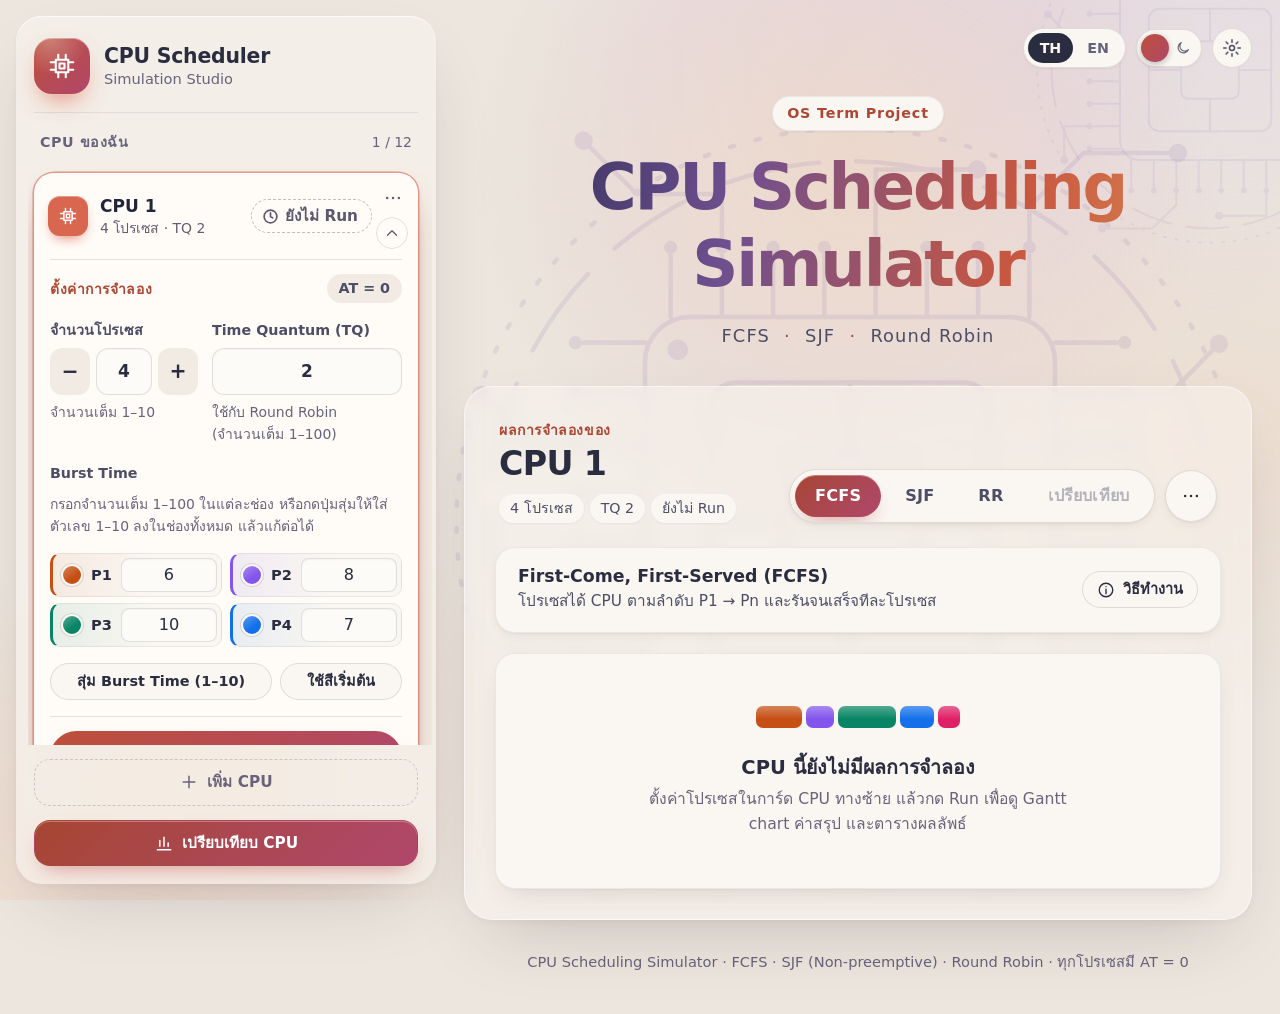
==== commit b74fdfd7: "Add CPU comparison view for comparing runs across data sets New js/compare.js shows the latest run o" ====
--- a/index.html
+++ b/index.html
@@ -70,6 +70,12 @@
       </button>
       <p id="cpu-limit-note" class="sidebar-note" hidden></p>
 
+      <!-- เปิด/ปิดหน้าเปรียบเทียบ CPU ในพื้นที่ตรงกลาง (D-039, js/compare.js) -->
+      <button type="button" id="compare-cpus-button" class="compare-cpus-button" aria-pressed="false" aria-controls="cpu-compare-area">
+        <svg class="icon" viewBox="0 0 24 24" aria-hidden="true"><path d="M4 20h16 M7 16V9 M12 16V5 M17 16v-4"/></svg>
+        <span data-i18n="compareCpus">เปรียบเทียบ CPU</span>
+      </button>
+
       <!-- ที่พักของแผงตั้งค่า ตอนที่ dropdown พับอยู่ (ซ่อนไว้ แต่ช่องกรอกยังอยู่ในหน้า ui.js จึงอ่านค่าได้เสมอ) -->
       <div id="panel-home" hidden>
         <!-- แผงตั้งค่าการจำลองของ CPU ที่เลือก มีชุดเดียวใช้ร่วมกันทุก CPU (สลับ CPU = ใส่ค่าของ CPU นั้นลงในฟอร์มนี้)
@@ -193,6 +199,30 @@
 
         <div id="results" class="results" aria-live="polite" hidden></div>
       </main>
+
+      <!-- ===== ตรงกลาง (แทนผลของ CPU ที่เลือก): เปรียบเทียบผล Run ของหลาย CPU (D-039, js/compare.js) ===== -->
+      <section id="cpu-compare-area" class="surface" aria-labelledby="cpu-compare-title" hidden>
+        <div class="results-head">
+          <div class="cpu-heading">
+            <p class="eyebrow" data-i18n="cpuCompareEyebrow">ต่างชุดข้อมูล</p>
+            <h2 id="cpu-compare-title" class="cpu-name" data-i18n="compareCpus">เปรียบเทียบ CPU</h2>
+            <p class="compare-intro" data-i18n="cpuCompareIntro">เทียบผล Run ล่าสุดของหลาย CPU เช่น ชุด BT ต่างกัน หรือ TQ ต่างกัน</p>
+          </div>
+          <div class="results-actions">
+            <div class="view-tabs" role="group" aria-label="ค่าที่ใช้เปรียบเทียบ" data-i18n-aria-label="cpuCompareMetricGroup">
+              <button type="button" class="view-tab compare-metric" data-metric="averageWaitingTime" aria-pressed="true">AVG WT</button>
+              <button type="button" class="view-tab compare-metric" data-metric="averageTurnaroundTime" aria-pressed="false">AVG TAT</button>
+            </div>
+            <button type="button" id="close-compare-button" class="icon-button"
+                    aria-label="ปิดการเปรียบเทียบ" title="ปิดการเปรียบเทียบ" data-i18n-aria-label="cpuCompareClose" data-i18n-title="cpuCompareClose">
+              <svg class="icon" viewBox="0 0 24 24" aria-hidden="true"><path d="M6 6l12 12 M18 6L6 18"/></svg>
+            </button>
+          </div>
+        </div>
+
+        <!-- ไม่ใส่ aria-live: หน้านี้วาดใหม่ทุกครั้งที่พิมพ์ในแผงตั้งค่า โปรแกรมอ่านหน้าจอจะอ่านซ้ำไม่หยุด -->
+        <div id="cpu-compare-content" class="results"></div>
+      </section>
 
       <footer class="site-footer">
         <span data-i18n="footer">CPU Scheduling Simulator · FCFS · SJF (Non-preemptive) · Round Robin · AT = 0</span>
@@ -284,13 +314,14 @@
   <!-- กล่องรายละเอียดของแถบใน Gantt chart (แสดงเมื่อชี้เมาส์หรือกด Tab ไปที่แถบ) -->
   <div id="gantt-tooltip" class="gantt-tooltip" role="tooltip" hidden></div>
 
-  <!-- ลำดับสำคัญ: profiles.js ใช้ Validation / ui.js ใช้ Scheduler, Validation, I18n, Profiles และฟังก์ชัน popup ใน modals.js
+  <!-- ลำดับสำคัญ: profiles.js ใช้ Validation / ui.js ใช้ Scheduler, Validation, I18n, Profiles และฟังก์ชันใน modals.js กับ compare.js
        ui.js ต้องอยู่ท้ายสุด เพราะเริ่มทำงาน (init) ทันทีที่โหลดเสร็จ -->
   <script src="js/scheduler.js"></script>
   <script src="js/validation.js"></script>
   <script src="js/i18n.js"></script>
   <script src="js/profiles.js"></script>
   <script src="js/modals.js"></script>
+  <script src="js/compare.js"></script>
   <script src="js/ui.js"></script>
 </body>
 </html>
--- a/css/style.css
+++ b/css/style.css
@@ -2720,6 +2720,219 @@
   color: var(--text-muted);
 }
 
+/* ---------- เปรียบเทียบ CPU (D-039, js/compare.js) ---------- */
+
+/* ปุ่มในแถบซ้าย ใต้ "เพิ่ม CPU" (ผู้ใช้ขอ — D-039):
+   ยังไม่ได้เปิดหน้าเปรียบเทียบ = เม็ดไล่สีคอรัล (ชวนให้กด) / เปิดอยู่ = พื้นเรียบไม่มีสี (กดซ้ำเพื่อปิด) */
+.compare-cpus-button {
+  display: flex;
+  flex: none;
+  align-items: center;
+  justify-content: center;
+  gap: 8px;
+  min-height: 46px;
+  padding: 10px 14px;
+  border: 1px solid transparent;
+  border-radius: 16px;
+  background: linear-gradient(135deg, color-mix(in srgb, var(--button-from) 88%, #000000), var(--button-to));
+  color: #ffffff;
+  box-shadow: inset 0 1px 0 rgba(255, 255, 255, 0.3), var(--shadow-button);
+  font: inherit;
+  font-size: 0.9rem;
+  font-weight: 600;
+  cursor: pointer;
+  transition: background-color 0.2s ease, color 0.2s ease, border-color 0.2s ease, filter 0.2s ease;
+}
+
+.compare-cpus-button:hover:not([aria-pressed="true"]) {
+  filter: brightness(1.08);
+}
+
+.compare-cpus-button[aria-pressed="true"] {
+  border-color: var(--sidebar-line);
+  background: var(--sidebar-hover);
+  color: var(--sidebar-text);
+  box-shadow: none;
+}
+
+.compare-cpus-button[aria-pressed="true"]:hover {
+  border-color: var(--sidebar-line-hover);
+}
+
+.compare-intro {
+  max-width: 560px;
+  margin: 8px 0 0;
+  font-size: 0.9rem;
+  color: var(--text-secondary);
+}
+
+/* checkbox เลือก CPU: เม็ดเรียงต่อกัน ขึ้นแถวใหม่เมื่อไม่พอ */
+.compare-picks {
+  display: flex;
+  flex-wrap: wrap;
+  gap: 10px;
+}
+
+.compare-pick {
+  display: flex;
+  align-items: center;
+  gap: 10px;
+  min-width: 0;
+  max-width: 100%;
+  padding: 9px 16px 9px 12px;
+  border: 1px solid var(--border);
+  border-radius: 14px;
+  background: var(--bg-card);
+  cursor: pointer;
+  transition: border-color 0.2s ease, background-color 0.2s ease;
+}
+
+.compare-pick:hover {
+  border-color: var(--border-strong);
+}
+
+.compare-pick:has(input:checked) {
+  border-color: var(--accent);
+  background: var(--accent-soft);
+}
+
+.compare-pick input {
+  flex: none;
+  width: 18px;
+  height: 18px;
+  margin: 0;
+  accent-color: var(--accent);
+  cursor: inherit;
+}
+
+/* CPU ที่ยังไม่ Run เลือกไม่ได้ (ยังไม่มีผล) */
+.compare-pick.is-idle {
+  opacity: 0.55;
+  cursor: not-allowed;
+}
+
+.compare-pick-text {
+  display: flex;
+  flex-direction: column;
+  min-width: 0;
+  line-height: 1.35;
+}
+
+.compare-pick-name {
+  font-weight: 650;
+  overflow-wrap: anywhere;
+}
+
+.compare-pick-meta {
+  font-size: 0.82rem;
+  color: var(--text-muted);
+}
+
+.compare-pick.is-stale .compare-pick-meta {
+  color: var(--color-warning);
+}
+
+.compare-empty {
+  padding: 36px 24px;
+}
+
+.compare-empty h4 {
+  margin-top: 0;
+}
+
+.compare-empty p {
+  max-width: 520px;
+}
+
+/* กราฟ: กลุ่มละ 3 แท่ง (FCFS / SJF / RR) ชื่อ CPU คร่อม 3 แถว */
+.bar-group.is-triple .bar-group-label {
+  grid-row: span 3;
+}
+
+.compare-group-label {
+  display: flex;
+  flex-direction: column;
+  align-items: flex-start;
+  gap: 2px;
+  min-width: 0;
+}
+
+.compare-group-name {
+  overflow-wrap: anywhere;
+}
+
+.compare-group-meta {
+  font-size: 0.82rem;
+  font-weight: 500;
+  color: var(--text-muted);
+}
+
+.compare-stale-tag {
+  display: inline-block;
+  padding: 1px 9px;
+  border-radius: 999px;
+  background: var(--warning-soft);
+  color: var(--color-warning);
+  font-size: 0.8rem;
+  font-weight: 600;
+}
+
+th .compare-stale-tag {
+  margin-left: 8px;
+}
+
+.bar-fcfs .bar-fill {
+  background: linear-gradient(90deg, #ff8500, #ff438c);
+  box-shadow: 0 4px 12px -4px rgba(255, 67, 140, 0.55);
+}
+
+.bar-sjf .bar-fill {
+  background: linear-gradient(90deg, #8545ff, #008fff);
+  box-shadow: 0 4px 12px -4px rgba(0, 143, 255, 0.55);
+}
+
+.bar-rr .bar-fill {
+  background: linear-gradient(90deg, #08a76f, #00b3c7);
+  box-shadow: 0 4px 12px -4px rgba(0, 179, 199, 0.55);
+}
+
+/* ตาราง: ชุด BT ยาวได้ถึง 10 ตัว จึงยอมให้ขึ้นบรรทัดใหม่ (ช่องอื่น nowrap ตามตารางทั่วไป) */
+.cpu-compare-table .compare-bt {
+  min-width: 140px;
+  white-space: normal;
+  font-family: var(--font-mono);
+  font-size: 0.86rem;
+  color: var(--text-secondary);
+}
+
+.cpu-compare-table td.is-lowest {
+  background: var(--success-soft);
+  color: var(--color-success);
+  font-weight: 700;
+}
+
+/* ชื่อ CPU ในตาราง = ปุ่มเปิดผลของ CPU นั้น หน้าตาเหมือนลิงก์ */
+.compare-open-cpu {
+  padding: 0;
+  border: 0;
+  background: none;
+  color: var(--accent-text);
+  font: inherit;
+  font-weight: 650;
+  text-decoration: underline;
+  text-decoration-color: color-mix(in srgb, currentColor 40%, transparent);
+  text-underline-offset: 3px;
+  cursor: pointer;
+}
+
+.compare-open-cpu:hover {
+  text-decoration-color: currentColor;
+}
+
+.note.warning-note {
+  color: var(--color-warning);
+}
+
 /* ---------- 5) กล่องเลือกสี ---------- */
 
 /* position: fixed = วางตามตำแหน่งบนจอ ui.js ขยับตามจุดสีทุกครั้งที่รายการ CPU หรือหน้าเว็บเลื่อน */
@@ -3318,7 +3531,8 @@
     grid-template-columns: minmax(0, 1fr);
   }
 
-  .bar-group-label {
+  .bar-group-label,
+  .bar-group.is-triple .bar-group-label {
     grid-row: auto;
   }
 }
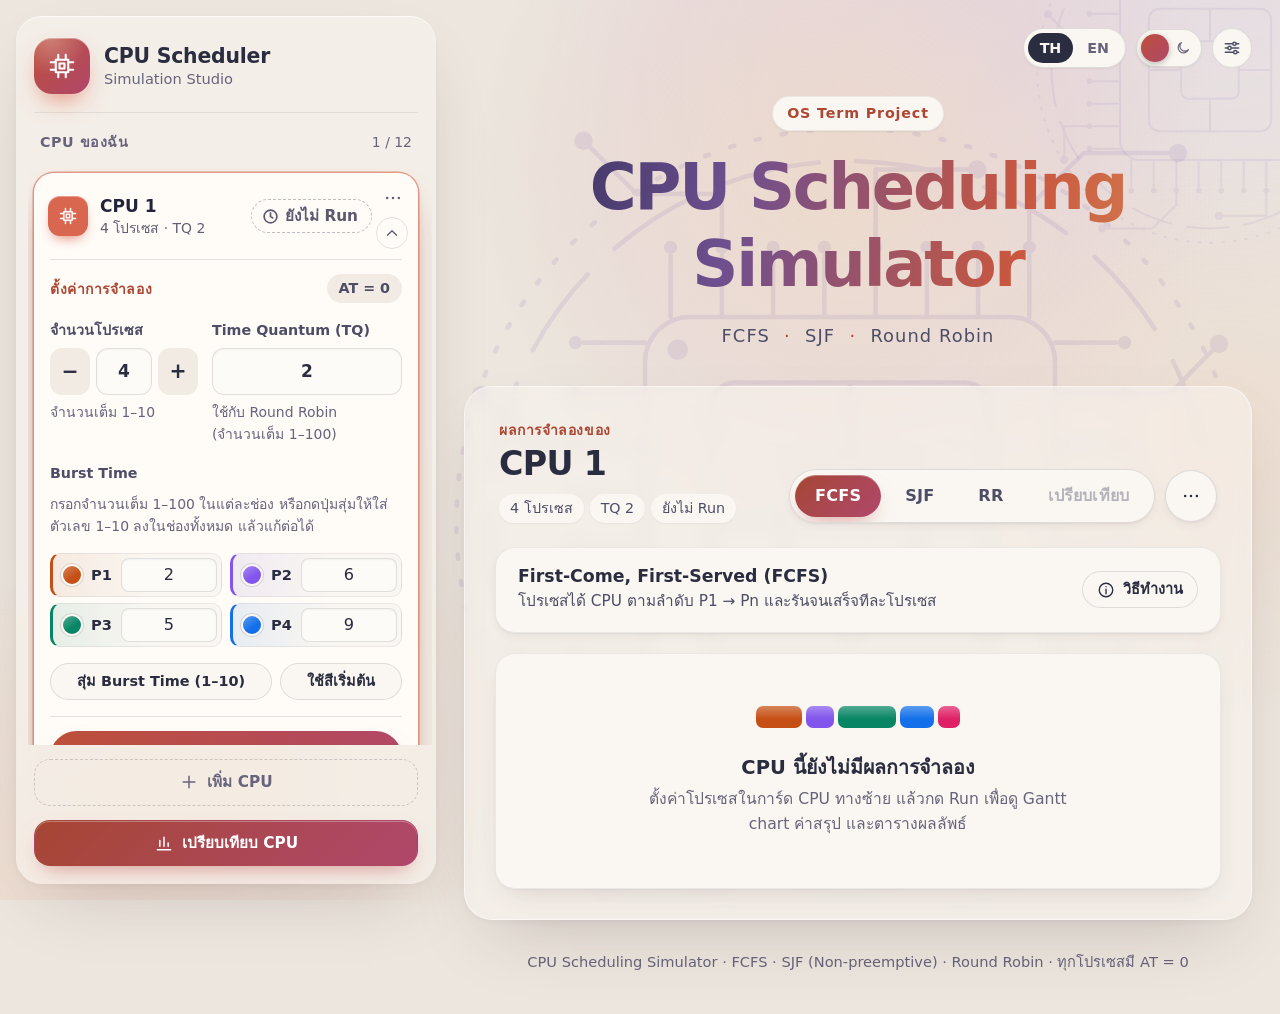
==== commit 3e441f98: "Simplify settings popup and add background animation switch Settings now holds only a background ani" ====
--- a/index.html
+++ b/index.html
@@ -150,7 +150,8 @@
           </button>
           <button type="button" id="settings-button" class="icon-button" aria-haspopup="dialog"
                   aria-label="ตั้งค่า" title="ตั้งค่า" data-i18n-aria-label="settingsButton" data-i18n-title="settingsButton">
-            <svg class="icon" viewBox="0 0 24 24" aria-hidden="true"><path d="M12 9a3 3 0 1 0 0 6a3 3 0 1 0 0-6 M12 2v3 M12 19v3 M2 12h3 M19 12h3 M4.9 4.9l2.1 2.1 M17 17l2.1 2.1 M4.9 19.1L7 17 M17 7l2.1-2.1"/></svg>
+            <!-- ไอคอนแถบเลื่อนปรับค่า 3 เส้น (เดิมเป็นวงกลม + เส้นรอบ ๆ ซึ่งดูคล้ายไอคอนดวงอาทิตย์ของสวิตช์ธีมที่อยู่ข้างกัน) -->
+            <svg class="icon" viewBox="0 0 24 24" aria-hidden="true"><path d="M4 7h9 M17 7h3 M15 5a2 2 0 1 0 0 4a2 2 0 1 0 0-4 M4 12h3 M11 12h9 M9 10a2 2 0 1 0 0 4a2 2 0 1 0 0-4 M4 17h10 M18 17h2 M16 15a2 2 0 1 0 0 4a2 2 0 1 0 0-4"/></svg>
           </button>
         </div>
 
@@ -252,33 +253,23 @@
     </div>
 
     <div class="settings-list">
+      <!-- ภาษาและโหมดมืดไม่อยู่ในนี้ เพราะมีปุ่มที่มุมขวาบนของหน้าหลักอยู่แล้ว (D-040) -->
+      <!-- สวิตช์ animation พื้นหลัง: aria-checked="true" = ทำงานอยู่ (theme.js ผูก event, D-041) -->
       <div class="settings-row">
         <div>
-          <strong data-i18n="settingsLanguage">ภาษา</strong>
-          <p class="hint" data-i18n="settingsLanguageHint">ข้อความบนหน้าเว็บทั้งหมด</p>
-        </div>
-        <div class="language-switch" role="group" aria-label="เลือกภาษา" data-i18n-aria-label="languageGroup">
-          <button type="button" class="language-option" data-language="th" aria-pressed="true">TH</button>
-          <button type="button" class="language-option" data-language="en" aria-pressed="false">EN</button>
-        </div>
-      </div>
-
-      <div class="settings-row">
-        <div>
-          <strong data-i18n="settingsTheme">โหมดมืด</strong>
-          <p class="hint" data-i18n="settingsThemeHint">ถ้าไม่เคยเลือก จะใช้ตามการตั้งค่าของเครื่อง</p>
-        </div>
-        <button type="button" class="theme-switch" role="switch" aria-checked="false" aria-label="โหมดมืด" data-i18n-aria-label="themeSwitch">
-          <svg class="icon theme-switch-icon sun" viewBox="0 0 24 24" aria-hidden="true"><path d="M12 8a4 4 0 1 0 0 8a4 4 0 1 0 0-8 M12 2v2 M12 20v2 M2 12h2 M20 12h2 M5 5l1.5 1.5 M17.5 17.5L19 19 M5 19l1.5-1.5 M17.5 6.5L19 5"/></svg>
-          <svg class="icon theme-switch-icon moon" viewBox="0 0 24 24" aria-hidden="true"><path d="M20 14.5A8 8 0 1 1 9.5 4a6.5 6.5 0 0 0 10.5 10.5z"/></svg>
-          <span class="theme-switch-thumb" aria-hidden="true"></span>
+          <strong data-i18n="settingsMotion">Animation พื้นหลัง</strong>
+          <p class="hint" data-i18n="settingsMotionHint">ปิดการเคลื่อนไหวของพื้นหลัง</p>
+        </div>
+        <button type="button" id="motion-switch" class="toggle-switch" role="switch" aria-checked="true"
+                aria-label="Animation พื้นหลัง" data-i18n-aria-label="settingsMotion">
+          <span class="toggle-switch-thumb" aria-hidden="true"></span>
         </button>
       </div>
 
       <div class="settings-row danger-zone">
         <div>
           <strong data-i18n="settingsReset">ล้างข้อมูล CPU ที่บันทึกไว้</strong>
-          <p class="hint" data-i18n="settingsResetHint">ลบ CPU ทุกตัวแล้วเริ่มใหม่ที่ CPU 1 (ภาษาและธีมไม่เปลี่ยน)</p>
+          <p class="hint" data-i18n="settingsResetHint">ลบ CPU ทุกตัวแล้วเริ่มใหม่ที่ CPU 1 (ภาษา ธีม และ animation ไม่เปลี่ยน)</p>
         </div>
         <button type="button" id="reset-data-button" class="button ghost danger small" data-i18n="settingsResetButton">ล้างข้อมูล</button>
       </div>
--- a/css/style.css
+++ b/css/style.css
@@ -768,12 +768,29 @@
   transform-box: view-box;
   transform-origin: 200px 200px;
   animation: art-spin 40s linear infinite reverse;
+  /* ชื่อ animation มาจากตัวแปร เพราะวงแหวนนี้อยู่ใน <symbol> ที่แสดงผ่าน <use> (browser ทำสำเนาไว้ใน shadow tree)
+     selector ที่อ้างถึง <html> เช่น :root[data-motion="off"] .art-ring-inner เข้าไปไม่ถึงสำเนานั้น
+     แต่ค่าตัวแปร CSS สืบทอดผ่าน <use> เข้าไปได้ — ปิด animation พื้นหลังจึงตั้ง --ring-animation: none (D-041) */
+  animation-name: var(--ring-animation, art-spin);
 }
 
 @keyframes art-spin {
   to {
     transform: rotate(360deg);
   }
+}
+
+/* ปิด animation พื้นหลังในหน้าตั้งค่า (theme.js ใส่ data-motion="off" ที่ <html>, D-041)
+   ทุกชิ้นหยุดที่ท่าเริ่มต้น (ดวงอาทิตย์ขนาดปกติ แสงส้มจาง ๆ ภาพชิปไม่หมุน) — animation ของปุ่มและผลลัพธ์ยังทำงานตามปกติ */
+:root[data-motion="off"] .backdrop-sun,
+:root[data-motion="off"] .backdrop-ember,
+:root[data-motion="off"] .backdrop-cpu {
+  animation: none;
+}
+
+/* วงแหวนในภาพชิปหยุดผ่านตัวแปร (ดูเหตุผลที่ .art-ring-inner) */
+:root[data-motion="off"] {
+  --ring-animation: none;
 }
 
 /* ---------- โครงหน้า ---------- */
@@ -1485,6 +1502,42 @@
   opacity: 0;
 }
 
+/* สวิตช์เปิด/ปิดทั่วไป (ใช้กับ animation พื้นหลังในหน้าตั้งค่า D-041)
+   ปิด = รางเรียบ ปุ่มกลมซ้าย / เปิด = รางคอรัล ปุ่มกลมขวา (รูปทรงต่างกันด้วย จึงแยกได้แม้มองไม่เห็นสี) */
+.toggle-switch {
+  position: relative;
+  flex: none;
+  width: 56px;
+  height: 32px;
+  padding: 0;
+  border: 1px solid var(--border-strong);
+  border-radius: 999px;
+  background: var(--bg-inset);
+  cursor: pointer;
+  transition: background-color 0.25s ease, border-color 0.25s ease;
+}
+
+.toggle-switch-thumb {
+  position: absolute;
+  top: 3px;
+  left: 3px;
+  width: 24px;
+  height: 24px;
+  border-radius: 50%;
+  background: #ffffff;
+  box-shadow: 0 2px 6px rgba(0, 0, 0, 0.25);
+  transition: transform 0.3s var(--ease);
+}
+
+.toggle-switch[aria-checked="true"] {
+  border-color: transparent;
+  background: linear-gradient(135deg, var(--button-from), var(--button-to));
+}
+
+.toggle-switch[aria-checked="true"] .toggle-switch-thumb {
+  transform: translateX(24px);
+}
+
 /* ---------- พื้นผิวหลักของแอป (ชั้นที่ 2) ---------- */
 
 .surface {
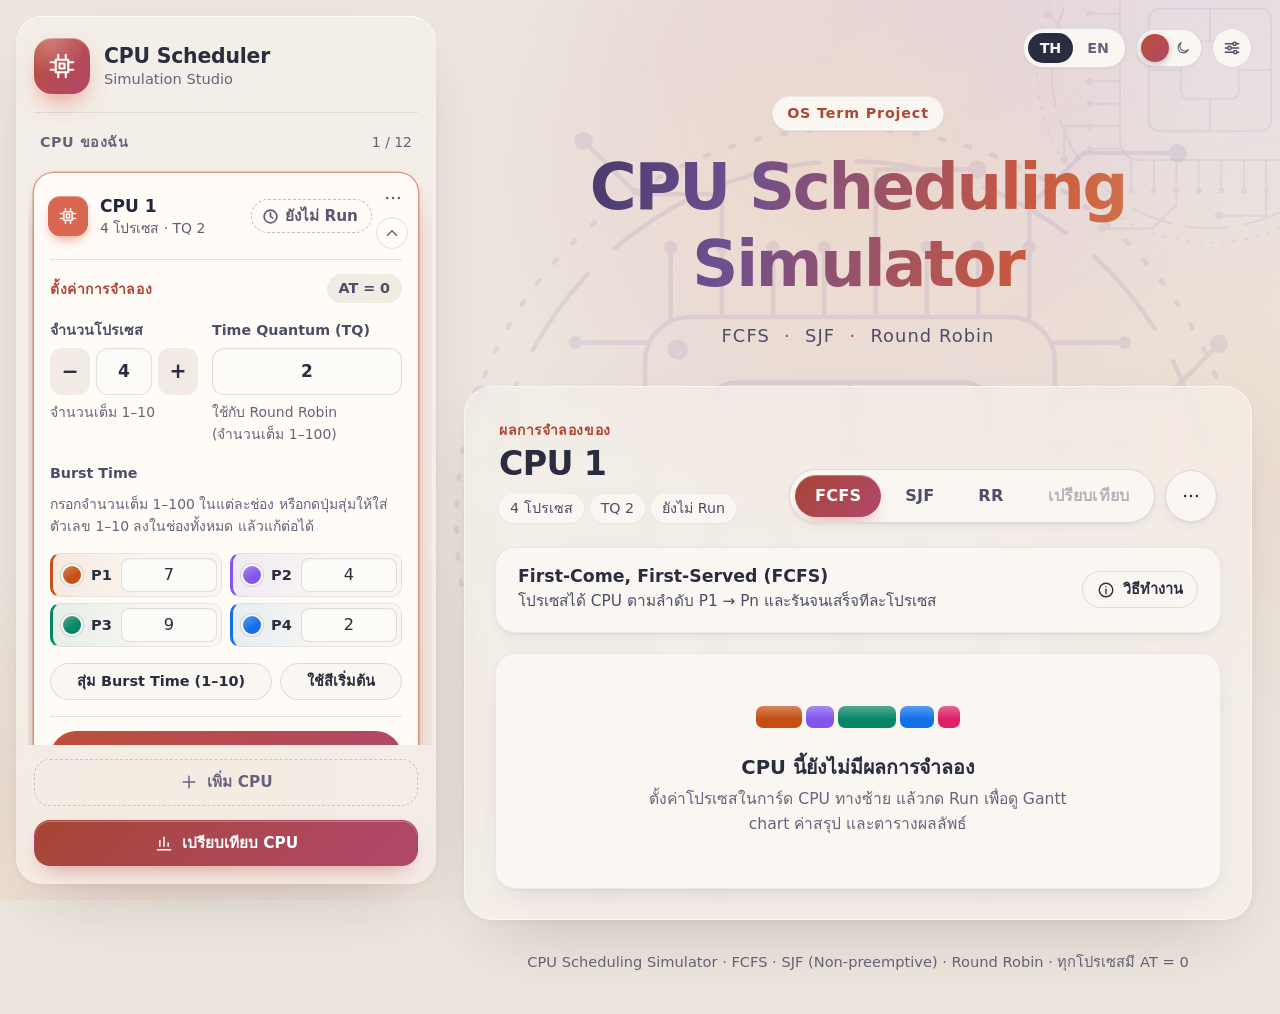
==== commit 920a463c: "Add CPU chip favicon and keep the tab title fixed The tab icon reuses the sidebar logo's chip drawin" ====
--- a/index.html
+++ b/index.html
@@ -4,6 +4,10 @@
   <meta charset="UTF-8">
   <meta name="viewport" content="width=device-width, initial-scale=1">
   <title>CPU Scheduling Simulator</title>
+  <!-- ไอคอนแท็บ = ภาพชิป CPU เดียวกับโลโก้ในแถบซ้าย (เส้นขาวบนพื้นไล่สีคอรัล → ชมพู แบบธีมมืด + แสงขาวจาง ๆ ด้านบน เหมือน .brand-mark)
+       ฝังเป็น data URI ในไฟล์นี้เลย จึงไม่ต้องโหลดไฟล์แยก และใช้ได้ทั้งตอน double-click (file://) และบนเว็บ
+       (%23 = เครื่องหมาย # ที่ต้องเข้ารหัสใน URL) -->
+  <link rel="icon" type="image/svg+xml" href="data:image/svg+xml,%3Csvg xmlns='http://www.w3.org/2000/svg' viewBox='0 0 24 24'%3E%3Cdefs%3E%3ClinearGradient id='g' x1='0' y1='0' x2='1' y2='1'%3E%3Cstop offset='0' stop-color='%23cf6249'/%3E%3Cstop offset='1' stop-color='%23b1507a'/%3E%3C/linearGradient%3E%3CradialGradient id='h' cx='0.3' cy='0' r='1.2'%3E%3Cstop offset='0' stop-color='%23ffffff' stop-opacity='0.28'/%3E%3Cstop offset='0.55' stop-color='%23ffffff' stop-opacity='0'/%3E%3C/radialGradient%3E%3C/defs%3E%3Crect width='24' height='24' rx='6' fill='url(%23g)'/%3E%3Crect width='24' height='24' rx='6' fill='url(%23h)'/%3E%3Cpath transform='translate(2.4 2.4) scale(0.8)' d='M7 7h10v10H7z M10 10h4v4h-4z M9 3v4 M15 3v4 M9 17v4 M15 17v4 M3 9h4 M3 15h4 M17 9h4 M17 15h4' fill='none' stroke='%23ffffff' stroke-width='2.1' stroke-linecap='round' stroke-linejoin='round'/%3E%3C/svg%3E">
   <link rel="stylesheet" href="css/style.css">
   <!-- โหลดใน head เพื่อใส่ธีมมืด/สว่างที่เคยเลือกไว้ก่อนหน้าเว็บแสดงผล (ไม่กะพริบ) -->
   <script src="js/theme.js"></script>
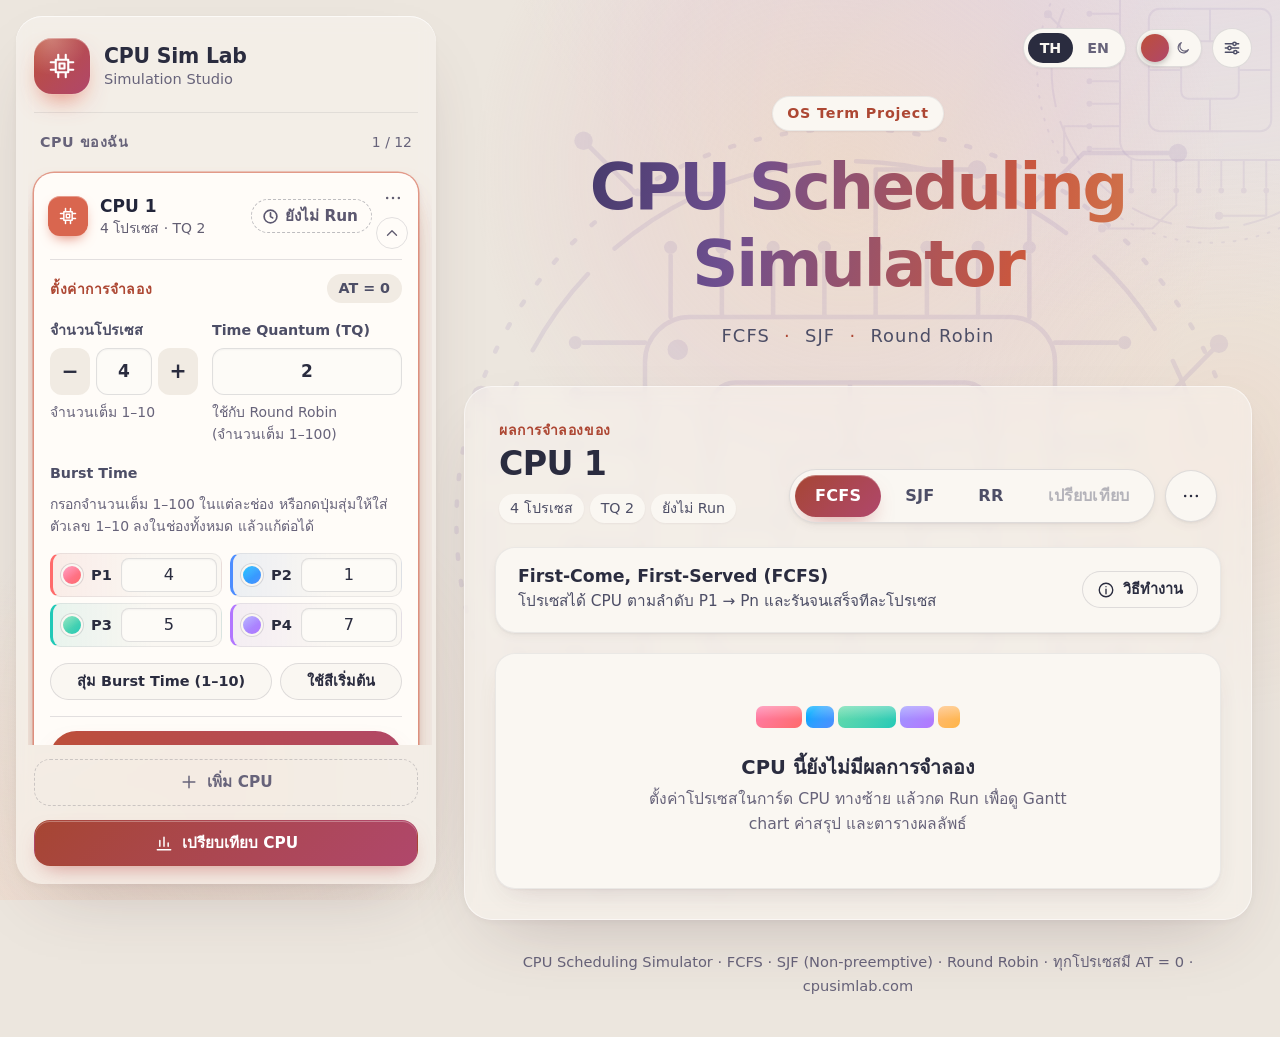
==== commit 1ded242d: "Show cpusimlab.com on the page and rename the sidebar brand Add a cpusimlab.com link to the footer, " ====
--- a/index.html
+++ b/index.html
@@ -4,6 +4,15 @@
   <meta charset="UTF-8">
   <meta name="viewport" content="width=device-width, initial-scale=1">
   <title>CPU Scheduling Simulator</title>
+  <!-- คำอธิบายเว็บ + การ์ดตัวอย่างตอนแชร์ลิงก์ (LINE / Discord / Facebook) (D-047)
+       ใช้แค่ข้อความ ไม่มี og:image เพราะการ์ดแชร์ส่วนใหญ่ไม่รองรับรูป SVG
+       ไม่มีผลกับการเปิดไฟล์ตรงด้วย double-click -->
+  <meta name="description" content="จำลอง CPU Scheduling แบบ FCFS, SJF (Non-preemptive) และ Round Robin พร้อม Gantt Chart, ST / CT / TAT / WT และค่าเฉลี่ย">
+  <meta property="og:type" content="website">
+  <meta property="og:site_name" content="CPU Sim Lab">
+  <meta property="og:title" content="CPU Scheduling Simulator">
+  <meta property="og:description" content="จำลอง FCFS, SJF (Non-preemptive) และ Round Robin พร้อม Gantt Chart และตารางผลลัพธ์">
+  <meta property="og:url" content="https://cpusimlab.com/">
   <!-- ไอคอนแท็บ = ภาพชิป CPU เดียวกับโลโก้ในแถบซ้าย (เส้นขาวบนพื้นไล่สีคอรัล → ชมพู แบบธีมมืด + แสงขาวจาง ๆ ด้านบน เหมือน .brand-mark)
        ฝังเป็น data URI ในไฟล์นี้เลย จึงไม่ต้องโหลดไฟล์แยก และใช้ได้ทั้งตอน double-click (file://) และบนเว็บ
        (%23 = เครื่องหมาย # ที่ต้องเข้ารหัสใน URL) -->
@@ -55,7 +64,7 @@
           <svg class="icon" viewBox="0 0 24 24" aria-hidden="true"><path d="M7 7h10v10H7z M10 10h4v4h-4z M9 3v4 M15 3v4 M9 17v4 M15 17v4 M3 9h4 M3 15h4 M17 9h4 M17 15h4"/></svg>
         </button>
         <span class="brand-text">
-          <strong>CPU Scheduler</strong>
+          <strong>CPU Sim Lab</strong>
           <small data-i18n="brandTagline">Simulation Studio</small>
         </span>
       </div>
@@ -231,6 +240,9 @@
 
       <footer class="site-footer">
         <span data-i18n="footer">CPU Scheduling Simulator · FCFS · SJF (Non-preemptive) · Round Robin · AT = 0</span>
+        <!-- ชื่อโดเมนเหมือนกันทั้งสองภาษา จึงแยกไว้นอก span ที่ i18n เปลี่ยนข้อความ (D-047) -->
+        <span aria-hidden="true">·</span>
+        <a class="footer-link" href="https://cpusimlab.com/">cpusimlab.com</a>
       </footer>
     </div>
   </div>
--- a/css/style.css
+++ b/css/style.css
@@ -82,6 +82,7 @@
   --warning-soft: #fbefd8;
   --error-soft: #fbe4e7;
   --badge-text: #ffffff;
+  --process-text: #1d1f2f;                   /* ตัวอักษรบนแถบสีโปรเซส ใช้ค่าเดียวทั้งสองธีม เพราะสีแถบไม่เปลี่ยนตามธีม (D-045) */
 
 
   /* สีประจำ CPU ในแถบซ้าย วนตามลำดับ */
@@ -1736,7 +1737,7 @@
   padding: 0;
   border: 2px solid var(--bg-card);
   border-radius: 50%;
-  background-image: linear-gradient(145deg, rgba(255, 255, 255, 0.3), rgba(255, 255, 255, 0) 60%);
+  background-image: linear-gradient(145deg, rgba(255, 255, 255, 0.3), rgba(255, 255, 255, 0) 60%), var(--process-fill);
   box-shadow: 0 0 0 1px var(--border);
   cursor: pointer;
   transition: transform 0.2s var(--ease);
@@ -1915,16 +1916,17 @@
   display: block;
   height: 22px;
   border-radius: 7px;
-  background-image: linear-gradient(180deg, rgba(255, 255, 255, 0.3), rgba(255, 255, 255, 0) 60%);
+  background-image: linear-gradient(180deg, rgba(255, 255, 255, 0.3), rgba(255, 255, 255, 0) 60%), var(--process-fill);
   transform-origin: left center;
   animation: empty-bar 3s ease-in-out infinite;
 }
 
-.empty-art span:nth-child(1) { width: 46px; background-color: #c54f14; }
-.empty-art span:nth-child(2) { width: 28px; background-color: #8255ec; animation-delay: 150ms; }
-.empty-art span:nth-child(3) { width: 58px; background-color: #078564; animation-delay: 300ms; }
-.empty-art span:nth-child(4) { width: 34px; background-color: #1370ea; animation-delay: 450ms; }
-.empty-art span:nth-child(5) { width: 22px; background-color: #df2066; animation-delay: 600ms; }
+/* สีของ P1..P5 ใน DEFAULT_COLORS (ui.js) ไล่สีแบบเดียวกับแถบ Gantt จริง */
+.empty-art span:nth-child(1) { width: 46px; --process-color: #ff6b6b; background-color: #ff6b6b; }
+.empty-art span:nth-child(2) { width: 28px; --process-color: #4d8dff; background-color: #4d8dff; animation-delay: 150ms; }
+.empty-art span:nth-child(3) { width: 58px; --process-color: #20c9b7; background-color: #20c9b7; animation-delay: 300ms; }
+.empty-art span:nth-child(4) { width: 34px; --process-color: #b276ff; background-color: #b276ff; animation-delay: 450ms; }
+.empty-art span:nth-child(5) { width: 22px; --process-color: #ffb547; background-color: #ffb547; animation-delay: 600ms; }
 
 .results-view {
   display: flex;
@@ -2016,21 +2018,59 @@
   cursor: default;
 }
 
+/* ไล่สีของโปรเซส (D-044, D-045): ทุกที่ที่วาดสีโปรเซสเป็นพื้น ไล่จาก "สีอ่อน" (มุมซ้ายบน) → "สีของโปรเซส" (มุมขวาล่าง)
+   สีอ่อน = สีเดียวกันที่สว่างขึ้น 0.06 และหมุนเฉดไป −20° คำนวณด้วย CSS relative color จึงใช้ได้กับสีที่ผู้ใช้เลือกเองด้วย
+   ไล่ไปทางสว่าง (ไม่ใช่ทางมืด) เพราะตัวอักษรบนแถบเป็นสีเข้ม ปลายที่สว่างกว่าจึงอ่านง่ายเท่าเดิมหรือดีขึ้น */
+.gantt-bar,
+.swatch,
+.color-button,
+.preset-color,
+.kpi-bar,
+.kpi-strip-piece,
+.empty-art span,
+.figure-gradient {
+  --process-color-light: var(--process-color); /* browser เก่าที่ไม่รู้จัก oklch(from …) = สีพื้นเรียบ */
+  --process-fill: linear-gradient(135deg, var(--process-color-light), var(--process-color));
+}
+
+@supports (color: oklch(from red l c h)) {
+  .gantt-bar,
+  .swatch,
+  .color-button,
+  .preset-color,
+  .kpi-bar,
+  .kpi-strip-piece,
+  .empty-art span,
+  .figure-gradient {
+    --process-color-light: oklch(from var(--process-color) calc(l + 0.06) c calc(h - 20));
+  }
+}
+
+/* ภาพ SVG ใน popup ใช้ <linearGradient class="figure-gradient"> ที่ modals.js สร้าง */
+.figure-gradient .gradient-start {
+  stop-color: var(--process-color-light);
+}
+
+.figure-gradient .gradient-end {
+  stop-color: var(--process-color);
+}
+
 .gantt-bar {
   display: flex;
   align-items: center;
   justify-content: center;
   height: 100%;
   border-radius: 12px;
-  /* สีพื้นมาจาก ui.js (สีของโปรเซส) ชั้นนี้เพิ่มแสงสะท้อนด้านบนจาง ๆ ให้แถบมีมิติ */
-  background-image: linear-gradient(180deg, rgba(255, 255, 255, 0.2) 0%, rgba(255, 255, 255, 0) 55%);
+  /* สีพื้นมาจาก ui.js (สีของโปรเซส) ชั้นบนเป็นแสงสะท้อนด้านบนจาง ๆ ให้แถบมีมิติ ชั้นล่างเป็นการไล่สี */
+  background-image: linear-gradient(180deg, rgba(255, 255, 255, 0.2) 0%, rgba(255, 255, 255, 0) 55%), var(--process-fill);
   /* แสงเรืองสีเดียวกับแถบใต้แถบ พอให้ดูลอย แต่ไม่ฟุ้งจนรก */
   box-shadow:
     inset 0 1px 0 rgba(255, 255, 255, 0.25),
     0 9px 18px -10px color-mix(in srgb, var(--process-color, #000) 75%, transparent);
-  /* ตัวอักษรสีขาวเสมอ — สีเริ่มต้นทุกสีเข้มพอ (contrast ≥ 4.6:1) เงาบาง ๆ ช่วยเมื่อผู้ใช้เลือกสีอ่อนเอง */
-  color: #ffffff;
-  text-shadow: 0 1px 2px rgba(0, 0, 0, 0.28);
+  /* ตัวอักษรสีเข้มเสมอทั้งสองธีม (D-045) — สีเริ่มต้นเป็นโทนสว่าง ทุกสีได้ contrast กับสีนี้ ≥ 4.5:1
+     เงาสีขาวบาง ๆ ช่วยเมื่อผู้ใช้เลือกสีเข้มเอง */
+  color: var(--process-text);
+  text-shadow: 0 1px 1px rgba(255, 255, 255, 0.3);
   font-size: 0.92rem;
   font-weight: 650;
   transform-origin: left center;
@@ -2137,7 +2177,7 @@
   margin-right: 8px;
   border-radius: 50%;
   vertical-align: -1px;
-  background-image: linear-gradient(145deg, rgba(255, 255, 255, 0.3), rgba(255, 255, 255, 0) 60%);
+  background-image: linear-gradient(145deg, rgba(255, 255, 255, 0.3), rgba(255, 255, 255, 0) 60%), var(--process-fill);
 }
 
 /* กล่องรายละเอียดของแถบ (position: fixed ui.js คำนวณตำแหน่งจากแถบที่ชี้อยู่) */
@@ -2301,7 +2341,7 @@
   max-width: 14px;
   min-width: 2px;
   border-radius: 3px 3px 1px 1px;
-  background-image: linear-gradient(180deg, rgba(255, 255, 255, 0.22), rgba(255, 255, 255, 0) 70%);
+  background-image: linear-gradient(180deg, rgba(255, 255, 255, 0.22), rgba(255, 255, 255, 0) 70%), var(--process-fill);
   transform-origin: bottom;
   animation: kpi-grow 0.5s var(--ease) both;
 }
@@ -2318,7 +2358,7 @@
   flex-basis: 0;
   min-width: 2px;
   border-radius: 3px;
-  background-image: linear-gradient(180deg, rgba(255, 255, 255, 0.22), rgba(255, 255, 255, 0) 70%);
+  background-image: linear-gradient(180deg, rgba(255, 255, 255, 0.22), rgba(255, 255, 255, 0) 70%), var(--process-fill);
   transform-origin: left;
   animation: kpi-grow-x 0.5s var(--ease) both;
 }
@@ -3024,7 +3064,7 @@
   min-height: 34px;
   border: 0;
   border-radius: 10px;
-  background-image: linear-gradient(145deg, rgba(255, 255, 255, 0.25), rgba(255, 255, 255, 0) 60%);
+  background-image: linear-gradient(145deg, rgba(255, 255, 255, 0.25), rgba(255, 255, 255, 0) 60%), var(--process-fill);
   cursor: pointer;
   transition: transform 0.2s var(--ease), box-shadow 0.2s ease;
 }
@@ -3170,7 +3210,7 @@
 }
 
 .figure-chip-text {
-  fill: #ffffff;
+  fill: var(--process-text);
   font-size: 12px;
   font-weight: 650;
 }
@@ -3384,6 +3424,18 @@
   font-size: 0.86rem;
   text-align: center;
   color: var(--text-muted);
+}
+
+/* ลิงก์โดเมนท้ายหน้า (D-047): สีเดียวกับข้อความ ขีดเส้นใต้ตอนชี้ */
+.footer-link {
+  color: inherit;
+  text-decoration: none;
+}
+
+.footer-link:hover,
+.footer-link:focus-visible {
+  color: var(--text-primary);
+  text-decoration: underline;
 }
 
 /* ---------- 6) Animation (นุ่ม สั้น ไม่วูบวาบ) ---------- */
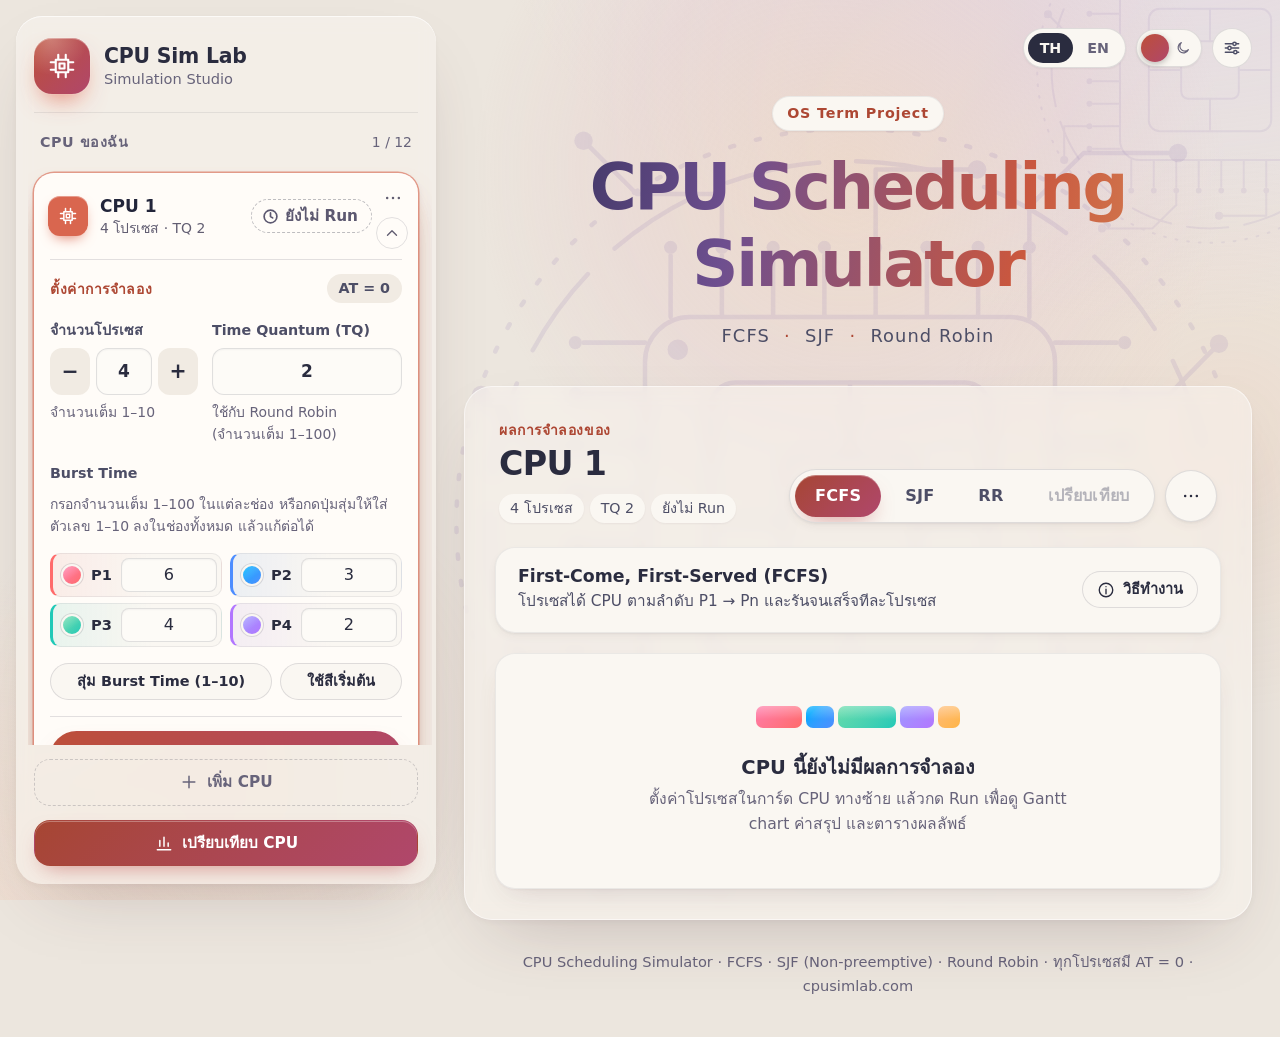
==== commit 4eb3af27: "Add a link preview image for cpusimlab.com Add assets/og-image.png (1200x630) rendered from assets/o" ====
--- a/index.html
+++ b/index.html
@@ -5,7 +5,8 @@
   <meta name="viewport" content="width=device-width, initial-scale=1">
   <title>CPU Scheduling Simulator</title>
   <!-- คำอธิบายเว็บ + การ์ดตัวอย่างตอนแชร์ลิงก์ (LINE / Discord / Facebook) (D-047)
-       ใช้แค่ข้อความ ไม่มี og:image เพราะการ์ดแชร์ส่วนใหญ่ไม่รองรับรูป SVG
+       รูปการ์ดเป็น PNG 1200 × 630 (การ์ดแชร์ส่วนใหญ่ไม่รองรับ SVG) ต้นฉบับอยู่ที่ assets/og-image.html
+       og:image ต้องเป็น URL เต็ม แอปแชตถึงจะโหลดรูปได้
        ไม่มีผลกับการเปิดไฟล์ตรงด้วย double-click -->
   <meta name="description" content="จำลอง CPU Scheduling แบบ FCFS, SJF (Non-preemptive) และ Round Robin พร้อม Gantt Chart, ST / CT / TAT / WT และค่าเฉลี่ย">
   <meta property="og:type" content="website">
@@ -13,6 +14,11 @@
   <meta property="og:title" content="CPU Scheduling Simulator">
   <meta property="og:description" content="จำลอง FCFS, SJF (Non-preemptive) และ Round Robin พร้อม Gantt Chart และตารางผลลัพธ์">
   <meta property="og:url" content="https://cpusimlab.com/">
+  <meta property="og:image" content="https://cpusimlab.com/assets/og-image.png">
+  <meta property="og:image:width" content="1200">
+  <meta property="og:image:height" content="630">
+  <meta property="og:image:alt" content="CPU Scheduling Simulator — FCFS, SJF, Round Robin พร้อม Gantt Chart">
+  <meta name="twitter:card" content="summary_large_image">
   <!-- ไอคอนแท็บ = ภาพชิป CPU เดียวกับโลโก้ในแถบซ้าย (เส้นขาวบนพื้นไล่สีคอรัล → ชมพู แบบธีมมืด + แสงขาวจาง ๆ ด้านบน เหมือน .brand-mark)
        ฝังเป็น data URI ในไฟล์นี้เลย จึงไม่ต้องโหลดไฟล์แยก และใช้ได้ทั้งตอน double-click (file://) และบนเว็บ
        (%23 = เครื่องหมาย # ที่ต้องเข้ารหัสใน URL) -->
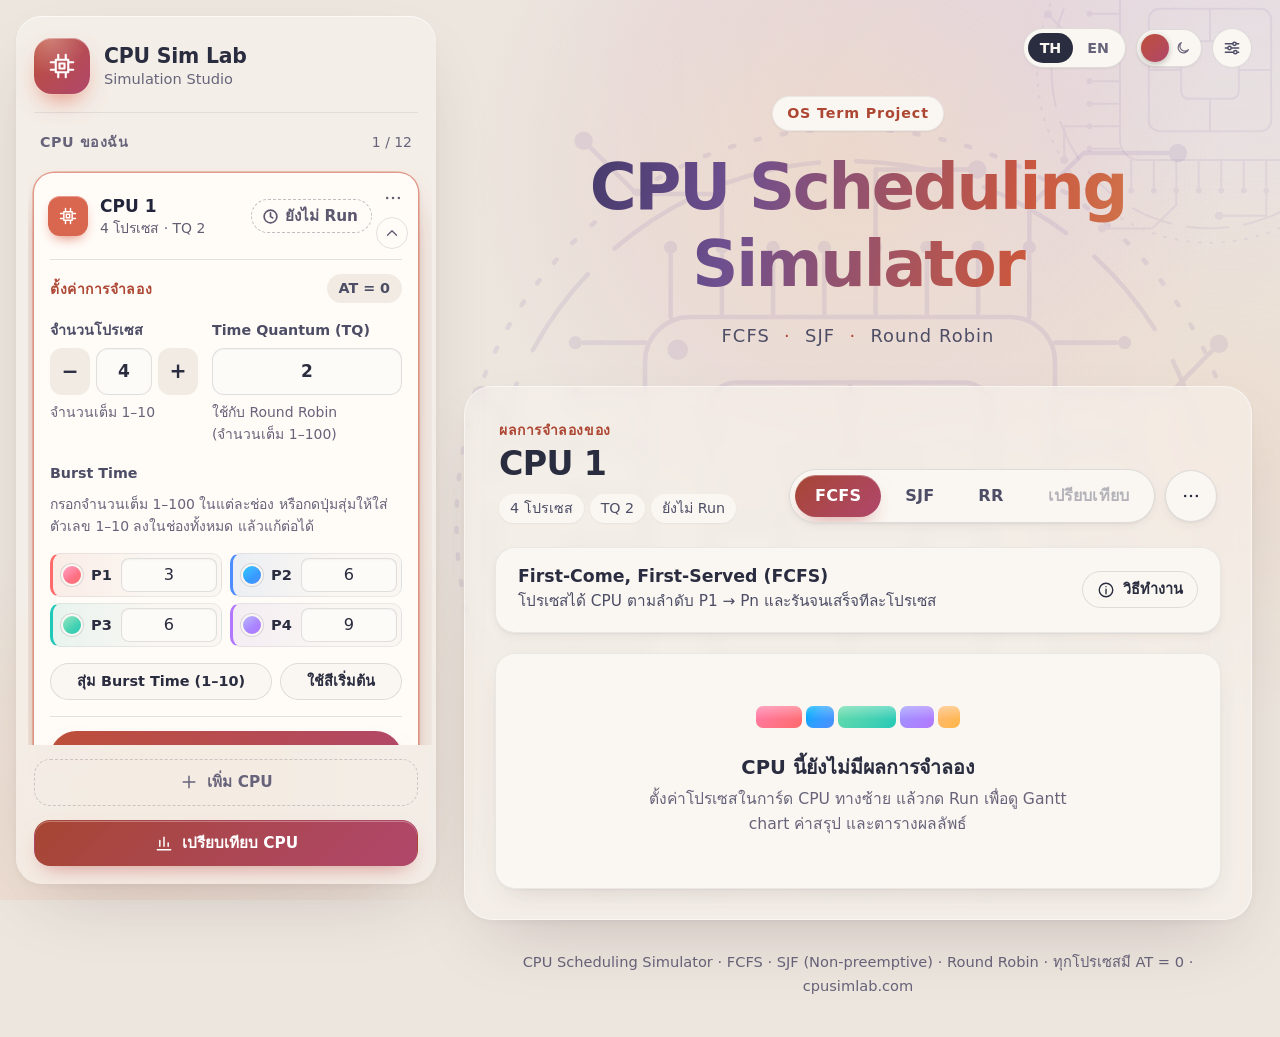
==== commit 494786c7: "Add robots.txt, sitemap.xml and a canonical link for search engines Let Google find cpusimlab.com: r" ====
--- a/index.html
+++ b/index.html
@@ -8,6 +8,8 @@
        รูปการ์ดเป็น PNG 1200 × 630 (การ์ดแชร์ส่วนใหญ่ไม่รองรับ SVG) ต้นฉบับอยู่ที่ assets/og-image.html
        og:image ต้องเป็น URL เต็ม แอปแชตถึงจะโหลดรูปได้
        ไม่มีผลกับการเปิดไฟล์ตรงด้วย double-click -->
+  <!-- ที่อยู่หลักของหน้า: ลิงก์ ?v=2 หรือ github.io เดิมจะไม่ถูกนับเป็นหน้าซ้ำใน Google (D-048) -->
+  <link rel="canonical" href="https://cpusimlab.com/">
   <meta name="description" content="จำลอง CPU Scheduling แบบ FCFS, SJF (Non-preemptive) และ Round Robin พร้อม Gantt Chart, ST / CT / TAT / WT และค่าเฉลี่ย">
   <meta property="og:type" content="website">
   <meta property="og:site_name" content="CPU Sim Lab">
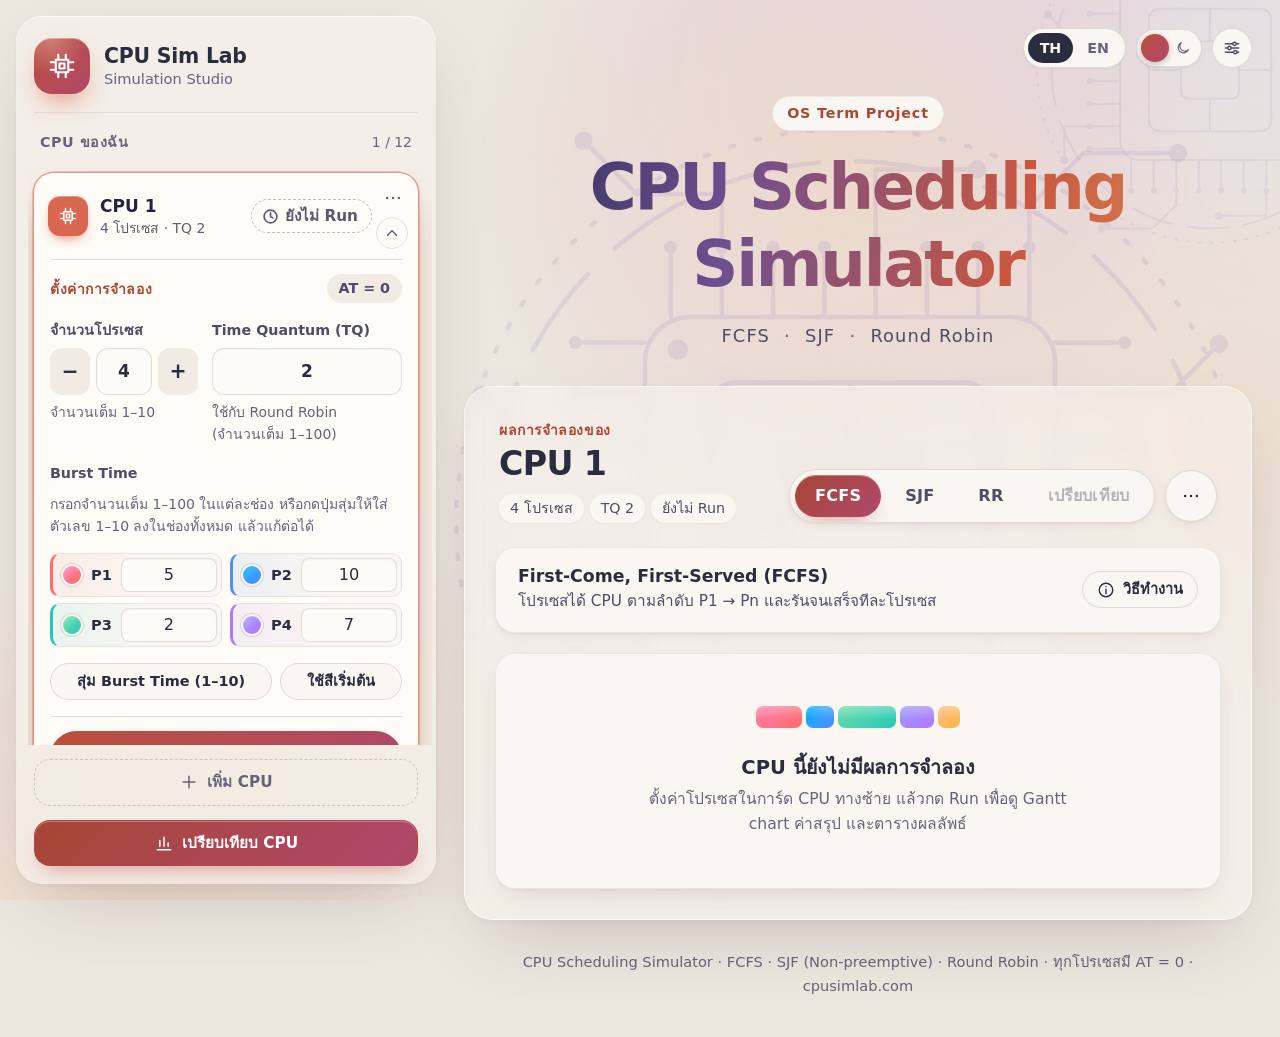
==== commit ff05dd5a: "Add a PNG favicon so Google can show the site icon in search results Google cannot use the inline SV" ====
--- a/index.html
+++ b/index.html
@@ -24,6 +24,9 @@
   <!-- ไอคอนแท็บ = ภาพชิป CPU เดียวกับโลโก้ในแถบซ้าย (เส้นขาวบนพื้นไล่สีคอรัล → ชมพู แบบธีมมืด + แสงขาวจาง ๆ ด้านบน เหมือน .brand-mark)
        ฝังเป็น data URI ในไฟล์นี้เลย จึงไม่ต้องโหลดไฟล์แยก และใช้ได้ทั้งตอน double-click (file://) และบนเว็บ
        (%23 = เครื่องหมาย # ที่ต้องเข้ารหัสใน URL) -->
+  <!-- ไอคอนเดียวกันแบบไฟล์ PNG 192 px ให้ Google ใช้แสดงในผลค้นหา (Google ไม่อ่าน data URI) (D-049)
+       วางไว้ก่อน data URI เพราะ browser ใช้ไอคอนตัวท้ายสุด แท็บจึงยังใช้ data URI เหมือนเดิม -->
+  <link rel="icon" type="image/png" sizes="192x192" href="assets/favicon-192.png">
   <link rel="icon" type="image/svg+xml" href="data:image/svg+xml,%3Csvg xmlns='http://www.w3.org/2000/svg' viewBox='0 0 24 24'%3E%3Cdefs%3E%3ClinearGradient id='g' x1='0' y1='0' x2='1' y2='1'%3E%3Cstop offset='0' stop-color='%23cf6249'/%3E%3Cstop offset='1' stop-color='%23b1507a'/%3E%3C/linearGradient%3E%3CradialGradient id='h' cx='0.3' cy='0' r='1.2'%3E%3Cstop offset='0' stop-color='%23ffffff' stop-opacity='0.28'/%3E%3Cstop offset='0.55' stop-color='%23ffffff' stop-opacity='0'/%3E%3C/radialGradient%3E%3C/defs%3E%3Crect width='24' height='24' rx='6' fill='url(%23g)'/%3E%3Crect width='24' height='24' rx='6' fill='url(%23h)'/%3E%3Cpath transform='translate(2.4 2.4) scale(0.8)' d='M7 7h10v10H7z M10 10h4v4h-4z M9 3v4 M15 3v4 M9 17v4 M15 17v4 M3 9h4 M3 15h4 M17 9h4 M17 15h4' fill='none' stroke='%23ffffff' stroke-width='2.1' stroke-linecap='round' stroke-linejoin='round'/%3E%3C/svg%3E">
   <link rel="stylesheet" href="css/style.css">
   <!-- โหลดใน head เพื่อใส่ธีมมืด/สว่างที่เคยเลือกไว้ก่อนหน้าเว็บแสดงผล (ไม่กะพริบ) -->
